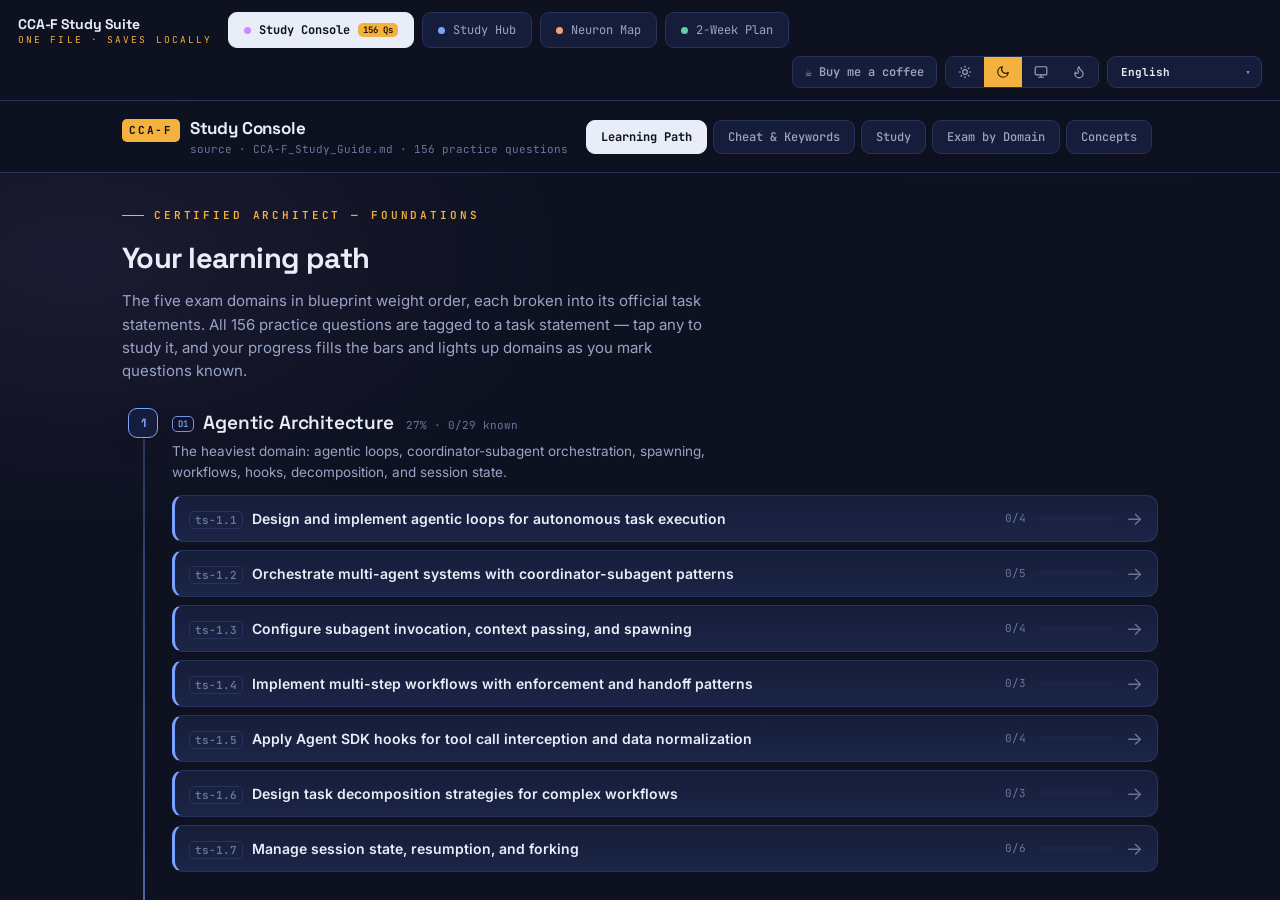
==== index.html @ 2bd207fe "feat: Wire in Arabic (العربية) as the 22nd supported language - Added #lang-select dropdown option a" ====
<!DOCTYPE html>
<html lang="en">
<head>
<meta charset="UTF-8">
<meta name="viewport" content="width=device-width, initial-scale=1.0">
<title>CCA-F Study Suite</title>
<script src="content.js"></script>
<script src="languages.config.js"></script>
<link rel="preconnect" href="https://fonts.googleapis.com">
<link rel="preconnect" href="https://fonts.gstatic.com" crossorigin>
<link href="https://fonts.googleapis.com/css2?family=Space+Grotesk:wght@400;500;600;700&family=Inter:wght@400;450;500;600&family=JetBrains+Mono:wght@400;500;600;700&display=swap" rel="stylesheet">
<link rel="stylesheet" href="style.css">
</head>
<body>

  <div id="shell-nav">
    <div class="brand">CCA-F Study Suite<small data-i18n-shell="brand_sub" data-en="ONE FILE · SAVES LOCALLY">ONE FILE · SAVES LOCALLY</small></div>
    <div class="shell-tabs-list">
      <div class="shell-tab on" data-pane="console"><span class="dot" style="background:#c98bff"></span><span data-i18n-shell="tab_console" data-en="Study Console">Study Console</span><span class="badge">156 Qs</span></div>
      <div class="shell-tab" data-pane="hub"><span class="dot" style="background:#7aa2ff"></span><span data-i18n-shell="tab_hub" data-en="Study Hub">Study Hub</span></div>
      <div class="shell-tab" data-pane="map"><span class="dot" style="background:#f7a072"></span><span data-i18n-shell="tab_map" data-en="Neuron Map">Neuron Map</span></div>
      <div class="shell-tab" data-pane="plan"><span class="dot" style="background:#5fd0a8"></span><span data-i18n-shell="tab_plan" data-en="2-Week Plan">2-Week Plan</span></div>
    </div>
    <button type="button" class="nav-toggle" id="shell-nav-toggle" aria-label="Show all tabs" aria-expanded="false">▾</button>
    <div id="nav-controls">
      <span id="navdonate-slot"></span>
      <div id="theme-toggle" class="pill-toggle">
        <button data-theme="light" onclick="window.__setTheme__('light')" title="Light" aria-label="Light theme">
          <svg viewBox="0 0 24 24" width="14" height="14" fill="none" stroke="currentColor" stroke-width="2" stroke-linecap="round" stroke-linejoin="round"><circle cx="12" cy="12" r="4"/><path d="M12 2v2M12 20v2M4.93 4.93l1.41 1.41M17.66 17.66l1.41 1.41M2 12h2M20 12h2M4.93 19.07l1.41-1.41M17.66 6.34l1.41-1.41"/></svg>
        </button>
        <button data-theme="dark" class="on" onclick="window.__setTheme__('dark')" title="Dark" aria-label="Dark theme">
          <svg viewBox="0 0 24 24" width="14" height="14" fill="none" stroke="currentColor" stroke-width="2" stroke-linecap="round" stroke-linejoin="round"><path d="M21 12.79A9 9 0 1 1 11.21 3 7 7 0 0 0 21 12.79z"/></svg>
        </button>
        <button data-theme="system" onclick="window.__setTheme__('system')" title="System" aria-label="System theme">
          <svg viewBox="0 0 24 24" width="14" height="14" fill="none" stroke="currentColor" stroke-width="2" stroke-linecap="round" stroke-linejoin="round"><rect x="2" y="3" width="20" height="14" rx="2"/><path d="M8 21h8M12 17v4"/></svg>
        </button>
        <button data-theme="sepia" onclick="window.__setTheme__('sepia')" title="Sepia" aria-label="Sepia theme">
          <svg viewBox="0 0 24 24" width="14" height="14" fill="none" stroke="currentColor" stroke-width="2" stroke-linecap="round" stroke-linejoin="round"><path d="M8.5 14.5A2.5 2.5 0 0 0 11 12c0-1.38-.5-2-1-3-1.072-2.143-.224-4.054 2-6 .5 2.5 2 4.9 4 6.5 2 1.6 3 3.5 3 5.5a7 7 0 1 1-14 0c0-1.153.433-2.294 1-3a2.5 2.5 0 0 0 2.5 2.5z"/></svg>
        </button>
      </div>
      <div class="select-wrap">
        <select id="lang-select" onchange="window.__setLang__(this.value)">
          <option value="en">English</option>
          <option value="nl">Nederlands</option>
          <option value="fr">Français</option>
          <option value="de">Deutsch</option>
          <option value="id">Bahasa Indonesia</option>
          <option value="it">Italiano</option>
          <option value="ms">Bahasa Melayu</option>
          <option value="pl">Polski</option>
          <option value="pt">Português</option>
          <option value="es">Español</option>
          <option value="sv">Svenska</option>
          <option value="vn">Tiếng Việt</option>
          <option value="zh">简体中文</option>
          <option value="tw">繁體中文</option>
          <option value="ja">日本語</option>
          <option value="ko">한국어</option>
          <option value="hi">हिन्दी</option>
          <option value="ru">Русский</option>
          <option value="uk">Українська</option>
          <option value="th">ไทย</option>
          <option value="el">Ελληνικά</option>
          <option value="ar">العربية</option>
        </select>
      </div>
    </div>
  </div>
<div id="shell-panes">

  <div class="shell-pane on" id="pane-console"><div id="tool-console">
<header class="top">
  <div class="top-in">
    <div class="brand">
      <span class="mk">CCA-F</span>
      <div>
        <h1>Study Console</h1>
        <div class="src">source · CCA-F_Study_Guide.md · 156 practice questions</div>
      </div>
    </div>
    <nav class="tabs" id="tabs">
      <div class="tabs-list">
        <button class="tab on" data-v="path">Learning Path</button>
        <button class="tab" data-v="cheat">Cheat &amp; Keywords</button>
        <button class="tab" data-v="study">Study</button>
        <button class="tab" data-v="quiz">Exam by Domain</button>
        <button class="tab" data-v="concepts">Concepts</button>
      </div>
      <button type="button" class="nav-toggle" id="console-tabs-toggle" aria-label="Show all tabs" aria-expanded="false">▾</button>
    </nav>
  </div>
</header>

<main class="wrap">
  <!-- PATH -->
  <section class="view on" id="v-path">
    <div class="eyebrow">Certified Architect — Foundations</div>
    <h2 class="vt">Your learning path</h2>
    <p class="lede">The five exam domains in blueprint weight order, each broken into its official task statements. All 156 practice questions are tagged to a task statement — tap any to study it, and your progress fills the bars and lights up domains as you mark questions known.</p>
    <div class="spine" id="spine"></div>
  </section>

  <!-- CHEAT -->
  <section class="view" id="v-cheat">
    <div class="eyebrow">The shortcuts</div>
    <h2 class="vt">Cheat sheet, tricks &amp; keyword tells</h2>
    <p class="lede">The exam is a pattern-matching game. First the six principles that decide most questions — then a decision table: spot the <b>trigger</b> in the stem, apply the <b>pattern</b>, dodge the <b>trap</b> answer.</p>
    <div class="core" id="core"></div>
    <div class="rgroup" style="background:var(--amber-soft);border:1px solid #4a3a1c;border-left:3px solid var(--amber);margin-bottom:26px">
      <h4 style="color:var(--amber);margin-bottom:8px">Answer conflict flagged</h4>
      <p style="margin:0;font-size:13px;color:var(--ink2);line-height:1.55">
        One question pair has a genuinely conflicting correct answer in the source
        (narrative summary vs. structured data extraction for resuming a crashed session); it's flagged
        with a <b style="color:var(--rose)">⚠ answer conflict</b> badge when you study it, so you can judge it yourself.
      </p>
    </div>
    <div class="eyebrow" style="margin-bottom:14px;display:block">IF trigger → THEN pattern</div>
    <div id="rules"></div>
  </section>

  <!-- STUDY -->
  <section class="view" id="v-study">
    <div class="study-grid">
      <aside class="rail" id="study-rail"><div class="rail-head"><h5>Domains</h5><button type="button" class="rail-toggle" id="rail-toggle" aria-label="Show all domains" aria-expanded="false"><span class="rail-chevron">&#9660;</span></button></div><div id="rail" class="rail-scroll"></div></aside>
      <div>
        <div class="qhead">
          <span class="modname" id="s-modname">—</span>
          <span class="pill" id="s-count">0</span>
          <button class="mini" id="s-filter">All</button>
        </div>
        <div class="s-search-wrap">
          <input type="text" id="s-search" class="s-search" placeholder="search all questions… id, keyword, or category" autocomplete="off">
          <button type="button" id="s-search-clear" class="s-search-clear" aria-label="Clear search" hidden>&#10005;</button>
        </div>
        <div id="s-list"></div>
      </div>
    </div>
  </section>

  <!-- QUIZ -->
  <section class="view" id="v-quiz">
    <div class="quiz-wrap" id="quiz-root"></div>
  </section>

  <section class="view" id="v-concepts">
    <div id="concepts-root"></div>
  </section>

  <div class="foot">Built from CCA-F_Study_Guide.md · progress saved on this device · not affiliated with Anthropic's official exam</div>
</main>
  </div></div>
  <div class="shell-pane" id="pane-hub"><div id="tool-hub">
<header>
  <div class="wrap">
    <div class="eyebrow">Anthropic Certification · Exam Code CCA-F</div>
    <h1>Study Hub for the<br><span class="thin">Claude Certified Architect —</span> Foundations</h1>
    <p class="lede">Your 156 practice questions, collected and decoded. Not a question dump — a
      map. Follow the path by exam weight, then drill the triggers that turn a wall of scenario
      text into a single obvious answer.</p>
    <div class="facts">
      <div class="fact"><b>60</b> questions</div>
      <div class="fact"><b>5</b> domains</div>
      <div class="fact">proctored · <b>closed-book</b></div>
      <div class="fact">Pearson VUE · <b>$125</b></div>
      <div class="fact">source: <b>156</b> practice Qs</div>
    </div>
  </div>
</header>

<nav class="jump">
  <div class="wrap jump-inner">
    <a href="#path">01 · Learning Path</a>
    <a href="#domains">02 · Domain Decks</a>
    <a href="#decoder">03 · Rapid Decoder</a>
    <a href="#plan">04 · Study Plan</a>
  </div>
</nav>

<!-- ============ LEARNING PATH ============ -->
<section id="path">
  <div class="wrap">
    <div class="sec-head"><span class="sec-num">01</span><h2>The Learning Path</h2></div>
    <p class="sec-sub">Study in weight order — the exam rewards depth where the marks are. Domain 1
      alone is more than a quarter of the test. Each stage below is a stop; the domain decks in
      section 02 are the detail.</p>

    <div class="path">
      <div class="stage">
        <div class="badge" style="color:var(--d1)">D1<small>27%</small></div>
        <div class="stage-body">
          <h3>Agentic Architecture &amp; Orchestration</h3>
          <div class="weightbar"><i style="width:100%;background:var(--d1)"></i></div>
          <p>The heaviest domain and the heart of both quizzes. Know when a task is an agent vs. a
            workflow, the four workflow patterns, and how a coordinator drives subagents.</p>
          <div class="chips"><span class="chip">agentic search</span><span class="chip">prompt chaining</span><span class="chip">routing</span><span class="chip">orchestrator-workers</span><span class="chip">parallel Task calls</span><span class="chip">state &amp; resume</span></div>
        </div>
      </div>

      <div class="stage">
        <div class="badge" style="color:var(--d3)">D3<small>20%</small></div>
        <div class="stage-body">
          <h3>Claude Code Configuration &amp; Workflows</h3>
          <div class="weightbar"><i style="width:74%;background:var(--d3)"></i></div>
          <p>The most "mechanical" domain — the one you can lock down fastest. Built-in tools,
            sessions, CLAUDE.md, plan vs. direct execution, and the CLI flags.</p>
          <div class="chips"><span class="chip">Grep vs Glob</span><span class="chip">Read/Edit/Write</span><span class="chip">--resume / --continue</span><span class="chip">fork_session</span><span class="chip">--max-turns</span><span class="chip">CLAUDE.md</span></div>
        </div>
      </div>

      <div class="stage">
        <div class="badge" style="color:var(--d2)">D4<small>20%</small></div>
        <div class="stage-body">
          <h3>Prompt Engineering &amp; Structured Output</h3>
          <div class="weightbar"><i style="width:74%;background:var(--d2)"></i></div>
          <p>Where behaviour lives (system prompt), how to shape JSON output, and the standard fixes
            for hallucinated, mis-formatted, or missing fields.</p>
          <div class="chips"><span class="chip">system prompt</span><span class="chip">few-shot</span><span class="chip">prefill</span><span class="chip">return null</span><span class="chip">enum + other</span><span class="chip">tool_choice</span></div>
        </div>
      </div>

      <div class="stage">
        <div class="badge" style="color:var(--d4)">D2<small>18%</small></div>
        <div class="stage-body">
          <h3>Tool Design &amp; MCP Integration</h3>
          <div class="weightbar"><i style="width:67%;background:var(--d4)"></i></div>
          <p>Designing tools the model actually picks, MCP servers &amp; resources, and the one error
            pattern the exam tests over and over.</p>
          <div class="chips"><span class="chip">isError</span><span class="chip">structured errors</span><span class="chip">tool descriptions</span><span class="chip">MCP resources</span><span class="chip">purpose-specific tools</span><span class="chip">id + search</span></div>
        </div>
      </div>

      <div class="stage">
        <div class="badge" style="color:var(--d5)">D5<small>15%</small></div>
        <div class="stage-body">
          <h3>Context Management &amp; Reliability</h3>
          <div class="weightbar"><i style="width:56%;background:var(--d5)"></i></div>
          <p>Smallest slice, but full of easy points: the stateless API, summarization strategies,
            the Batch API economics, and compliance-grade guardrails.</p>
          <div class="chips"><span class="chip">stateless API</span><span class="chip">progressive summary</span><span class="chip">Batch API 50%</span><span class="chip">deterministic hook</span><span class="chip">structured handoff</span><span class="chip">prune context</span></div>
        </div>
      </div>
    </div>
  </div>
</section>

<!-- ============ DOMAIN DECKS ============ -->
<section id="domains">
  <div class="wrap">
    <div class="sec-head"><span class="sec-num">02</span><h2>Domain Decks</h2></div>
    <p class="sec-sub">Each deck has three layers: <b style="color:var(--lock)">rules</b> (when you see X,
      answer Y), <b style="color:var(--text)">traps</b> (the tempting wrong options these questions
      plant), and <b style="color:var(--signal)">keywords</b> (stem phrases that give the answer away).
      Filter to focus one domain at a time.</p>

    <div class="filterbar">
      <div class="fbtn on" data-f="all">All</div>
      <div class="fbtn" data-f="d1">D1 · Architecture</div>
      <div class="fbtn" data-f="d3">D3 · Claude Code</div>
      <div class="fbtn" data-f="d4">D4 · Prompting</div>
      <div class="fbtn" data-f="d2">D2 · Tools &amp; MCP</div>
      <div class="fbtn" data-f="d5">D5 · Context</div>
    </div>

    <!-- D1 -->
    <div class="card domaincard" data-d="d1" style="--accent:var(--d1)">
      <div class="card-top"><span class="dtag">DOMAIN 1</span><h3>Agentic Architecture &amp; Orchestration</h3><span class="card-w">27% · heaviest</span></div>

      <div class="block-label">Decision rules</div>
      <div class="rule"><div class="see">Reviews miss cross-file bugs; static prompt can't see the other files</div><div class="arrow">→</div><div class="ans"><b>Agentic search</b> — give tools to read/search, let it retrieve context</div></div>
      <div class="rule"><div class="see">Open-ended task over a huge codebase, no priorities given</div><div class="arrow">→</div><div class="ans">Map with <b>Glob/Grep</b>, prioritize high-impact, revise as you go</div></div>
      <div class="rule"><div class="see">"Follows the <em>same</em> N-step workflow for <em>every</em> input"</div><div class="arrow">→</div><div class="ans"><b>Prompt chaining</b> (fixed sequence)</div></div>
      <div class="rule"><div class="see">Inputs fall into distinct <em>categories</em> needing different handling</div><div class="arrow">→</div><div class="ans"><b>Routing</b></div></div>
      <div class="rule"><div class="see">Needed subtasks <em>vary unpredictably</em> per input</div><div class="arrow">→</div><div class="ans"><b>Orchestrator-workers</b> (dynamic delegation)</div></div>
      <div class="rule"><div class="see">Two independent subagents run one-after-another; want concurrency</div><div class="arrow">→</div><div class="ans">Emit <b>both Task calls in a single assistant message</b></div></div>
      <div class="rule"><div class="see">Coordinator "reasons" about delegating but nothing runs, no errors</div><div class="arrow">→</div><div class="ans"><b>"Task" missing from allowedTools</b></div></div>
      <div class="rule"><div class="see">Cut latency but keep monitoring/debugging</div><div class="arrow">→</div><div class="ans">Coordinator spawns <b>parallel subagents, flat hierarchy</b></div></div>
      <div class="rule"><div class="see">Synthesis agent: "no research findings were provided"</div><div class="arrow">→</div><div class="ans">Coordinator <b>didn't inject prior outputs</b> into its prompt</div></div>
      <div class="rule"><div class="see">Crash mid-run; resume without repeating work</div><div class="arrow">→</div><div class="ans"><b>Structured export</b> to known location + coordinator loads manifest</div></div>
      <div class="rule"><div class="see">Subagent too rigid, reports "insufficient results"</div><div class="arrow">→</div><div class="ans">Delegate with <b>goals &amp; success criteria</b>, not procedural scripts</div></div>
      <div class="rule"><div class="see">Query complexity varies; distribution is evolving</div><div class="arrow">→</div><div class="ans">Coordinator <b>dynamically decides</b> which subagents (no static classifier)</div></div>
      <div class="rule"><div class="see">Simple summary, coordinator already holds the context</div><div class="arrow">→</div><div class="ans">Coordinator <b>answers directly</b>; don't spawn a subagent</div></div>
      <div class="rule"><div class="see">Citations lost when synthesis merges findings</div><div class="arrow">→</div><div class="ans"><b>Structured claim-source mappings</b> carried end-to-end</div></div>
      <div class="rule"><div class="see">Analysis finds gaps but pipeline already finished searching</div><div class="arrow">→</div><div class="ans"><b>Closed feedback loop</b>: report gaps → re-search → re-analyze until sufficient</div></div>
      <div class="rule"><div class="see">"2024: 35%" vs "2022: 18%" flagged as contradictory</div><div class="arrow">→</div><div class="ans">Require <b>dates in structured outputs</b></div></div>

      <div class="block-label">Traps to reject</div>
      <ul class="traps">
        <li><b>Chain-of-thought</b> can't fix a <b>missing-context</b> problem — the model can't reason about code it never sees.</li>
        <li><b>Recursive / nested agent hierarchies</b> and <b>external message queues</b> wreck observability — the exam always prefers a flat coordinator.</li>
        <li><b>Automatic context inheritance</b> between subagents does not exist — the coordinator must pass everything explicitly.</li>
        <li>Adding <b>emphatic prompt instructions</b> asking for parallelism doesn't create it; the structural mechanism does.</li>
      </ul>

      <div class="block-label">Keyword triggers</div>
      <div class="keywords">
        <span class="kw"><span>same workflow every input</span> = chaining</span>
        <span class="kw"><span>distinct categories</span> = routing</span>
        <span class="kw"><span>varies unpredictably</span> = orchestrator</span>
        <span class="kw"><span>concurrently / parallel</span> = one message, many Task calls</span>
        <span class="kw"><span>no errors, no execution</span> = allowedTools</span>
        <span class="kw"><span>monitor &amp; debug</span> = flat hierarchy</span>
      </div>
    </div>

    <!-- D3 -->
    <div class="card domaincard" data-d="d3" style="--accent:var(--d3)">
      <div class="card-top"><span class="dtag">DOMAIN 3</span><h3>Claude Code Configuration &amp; Workflows</h3><span class="card-w">20%</span></div>

      <div class="block-label">Decision rules</div>
      <div class="rule"><div class="see">Find every file whose <em>contents</em> contain a pattern/import</div><div class="arrow">→</div><div class="ans"><b>Grep</b> (ripgrep)</div></div>
      <div class="rule"><div class="see">Find files by <em>name or path</em> pattern</div><div class="arrow">→</div><div class="ans"><b>Glob</b></div></div>
      <div class="rule"><div class="see">Insert into a repetitive file; Edit can't find a unique match</div><div class="arrow">→</div><div class="ans"><b>Read → modify in memory → Write</b> the whole file</div></div>
      <div class="rule"><div class="see">Cap iterations <em>and</em> dollars per invocation, in Claude Code itself</div><div class="arrow">→</div><div class="ans"><b>--max-turns</b> and <b>--max-budget-usd</b></div></div>
      <div class="rule"><div class="see">Resume a <em>specific named</em> session from days ago</div><div class="arrow">→</div><div class="ans"><b>--resume &lt;name&gt;</b> (not --continue, which is "most recent")</div></div>
      <div class="rule"><div class="see">Explore two approaches independently from one baseline</div><div class="arrow">→</div><div class="ans"><b>fork_session</b> / --fork-session into branches</div></div>
      <div class="rule"><div class="see">Resume, but a few files changed overnight</div><div class="arrow">→</div><div class="ans">Resume &amp; <b>tell it which files changed</b> for targeted re-read</div></div>
      <div class="rule"><div class="see">Generated tests/output ignore team standards "in the first place"</div><div class="arrow">→</div><div class="ans">Document standards in <b>CLAUDE.md</b></div></div>
      <div class="rule"><div class="see">Production bug, stack trace points at a specific spot</div><div class="arrow">→</div><div class="ans"><b>Direct execution</b> — read trace, read code, fix</div></div>
      <div class="rule"><div class="see">Unknown root cause, don't know which components</div><div class="arrow">→</div><div class="ans"><b>Dynamic replanning</b> — adapt as evidence emerges</div></div>
      <div class="rule"><div class="see">Long session, answers go generic / it "forgets"</div><div class="arrow">→</div><div class="ans"><b>Scratchpad file</b>, or summarize + subagent with fresh context</div></div>
      <div class="rule"><div class="see">Find callers when wrappers <em>rename</em> the function</div><div class="arrow">→</div><div class="ans"><b>Read wrappers to list all aliases, then Grep each</b></div></div>
      <div class="rule"><div class="see">Investigation spans more than one context window</div><div class="arrow">→</div><div class="ans">Spawn <b>scoped subagents</b>; main agent keeps the overview</div></div>

      <div class="block-label">Traps to reject</div>
      <ul class="traps">
        <li><b>Plan mode</b> for an already-localized bug — it's over-exploration; direct execution wins when the trace points somewhere.</li>
        <li><b>Reading all N files</b> to "build complete understanding" — start from the base class / entry point and trace outward.</li>
        <li><b>--continue</b> when the exam says "specific" or "named" — that only grabs the last conversation.</li>
        <li><b>/clear then re-read</b> — throws away the understanding you already built.</li>
      </ul>

      <div class="block-label">Keyword triggers</div>
      <div class="keywords">
        <span class="kw"><span>file contents / import</span> = Grep</span>
        <span class="kw"><span>filename / path</span> = Glob</span>
        <span class="kw"><span>can't find unique text</span> = Read+Write</span>
        <span class="kw"><span>named session</span> = --resume</span>
        <span class="kw"><span>independent branches</span> = fork_session</span>
        <span class="kw"><span>stack trace</span> = direct execution</span>
      </div>
    </div>

    <!-- D4 -->
    <div class="card domaincard" data-d="d4" style="--accent:var(--d2)">
      <div class="card-top"><span class="dtag">DOMAIN 4</span><h3>Prompt Engineering &amp; Structured Output</h3><span class="card-w">20%</span></div>

      <div class="block-label">Decision rules</div>
      <div class="rule"><div class="see">Behaviour/tone must persist across <em>all</em> interactions</div><div class="arrow">→</div><div class="ans"><b>System prompt</b></div></div>
      <div class="rule"><div class="see">Inject a live external status update for the next reply</div><div class="arrow">→</div><div class="ans">Add it to the <b>system prompt</b> before the next call</div></div>
      <div class="rule"><div class="see">Repetitive openers ("Certainly!", "I'd be happy to…")</div><div class="arrow">→</div><div class="ans"><b>Prefill</b> a partial assistant message</div></div>
      <div class="rule"><div class="see">Inconsistent format ("cotton blend" vs "Cotton/Poly mix")</div><div class="arrow">→</div><div class="ans"><b>Few-shot examples</b> of the canonical format</div></div>
      <div class="rule"><div class="see">Model invents values for fields not stated in source</div><div class="arrow">→</div><div class="ans">Instruct it to <b>return null</b> when info isn't present</div></div>
      <div class="rule"><div class="see">Recall misses because info appears in varied layouts</div><div class="arrow">→</div><div class="ans"><b>Few-shot across the format distribution</b></div></div>
      <div class="rule"><div class="see">Enum keeps failing as new categories appear</div><div class="arrow">→</div><div class="ans">Add <b>"other" + a detail string field</b></div></div>
      <div class="rule"><div class="see">Invoice line items don't sum to the stated total</div><div class="arrow">→</div><div class="ans">Capture <b>calculated_total AND stated_total</b>, flag mismatches</div></div>
      <div class="rule"><div class="see">Semantic errors slip past JSON schema validation</div><div class="arrow">→</div><div class="ans"><b>Field-level confidence</b> + calibrated review thresholds</div></div>
      <div class="rule"><div class="see">Dependent tools; one must run first (needs the other's output)</div><div class="arrow">→</div><div class="ans"><b>tool_choice = that specific tool</b> on turn 1, then back to auto</div></div>
      <div class="rule"><div class="see">Ambiguous request; too many clarifying questions cause drop-off</div><div class="arrow">→</div><div class="ans"><b>State assumptions &amp; proceed</b>; save questions for irreversible actions</div></div>

      <div class="block-label">Traps to reject</div>
      <ul class="traps">
        <li><b>Making fields required</b> to stop nulls — that forces the model to <b>invent</b> values.</li>
        <li><b>Temperature = 0</b> to fix format/hallucination — determinism just makes the wrong answer consistent.</li>
        <li><b>Upgrading the model tier</b> as a first move — the exam wants you to fix the prompt/schema.</li>
        <li><b>tool_choice="any"</b> for ordering — forces <em>a</em> tool, not the <em>right</em> one; and "reorder the array" relies on undocumented behaviour.</li>
      </ul>

      <div class="block-label">Keyword triggers</div>
      <div class="keywords">
        <span class="kw"><span>persist across all</span> = system prompt</span>
        <span class="kw"><span>repetitive openers</span> = prefill</span>
        <span class="kw"><span>canonical format</span> = few-shot</span>
        <span class="kw"><span>not stated in source</span> = return null</span>
        <span class="kw"><span>new categories appear</span> = enum + other</span>
        <span class="kw"><span>must run first</span> = tool_choice specific</span>
      </div>
    </div>

    <!-- D2 -->
    <div class="card domaincard" data-d="d2" style="--accent:var(--d4)">
      <div class="card-top"><span class="dtag">DOMAIN 2</span><h3>Tool Design &amp; MCP Integration</h3><span class="card-w">18%</span></div>

      <div class="block-label">Decision rules</div>
      <div class="rule"><div class="see">Tool fails; how to signal the error to the agent</div><div class="arrow">→</div><div class="ans">Error text in <b>content</b> with <b>isError: true</b></div></div>
      <div class="rule"><div class="see">Agent retries permanent errors, escalates transient ones</div><div class="arrow">→</div><div class="ans"><b>Structured error metadata</b>: category, <b>retryable</b> bool, cause</div></div>
      <div class="rule"><div class="see">Agent ignores your MCP tool, uses Grep/Write/sed instead</div><div class="arrow">→</div><div class="ans"><b>Improve the tool description</b> (capabilities, outputs, when to use)</div></div>
      <div class="rule"><div class="see">Standard third-party service data (Jira tickets)</div><div class="arrow">→</div><div class="ans"><b>Integrate an existing MCP server</b></div></div>
      <div class="rule"><div class="see">Exploratory calls, no visibility into server content, context exhaustion</div><div class="arrow">→</div><div class="ans">Expose content as <b>MCP resources</b></div></div>
      <div class="rule"><div class="see">One generic free-text tool gives ambiguous output</div><div class="arrow">→</div><div class="ans"><b>Split into purpose-specific tools</b> with I/O contracts</div></div>
      <div class="rule"><div class="see">Semantically overlapping tools cause mis-selection</div><div class="arrow">→</div><div class="ans"><b>Consolidate/merge</b> with an action parameter</div></div>
      <div class="rule"><div class="see">Agent picks wrong tool among 18</div><div class="arrow">→</div><div class="ans">Give each agent a <b>small, role-relevant tool set</b> (4–5)</div></div>
      <div class="rule"><div class="see">Agent omits required params / mis-structures data</div><div class="arrow">→</div><div class="ans"><b>Clear parameter descriptions</b> with format hints</div></div>
      <div class="rule"><div class="see">Wrong entity picked (nicknames, rematches, formats)</div><div class="arrow">→</div><div class="ans">Replace params with an <b>id</b> + a separate <b>search/lookup tool</b></div></div>
      <div class="rule"><div class="see">Model proceeds on low-confidence / over-asks for review</div><div class="arrow">→</div><div class="ans">Return a <b>requires_review bool</b> from tested thresholds + reasons</div></div>
      <div class="rule"><div class="see">How does the agent reach tools across 3 MCP servers?</div><div class="arrow">→</div><div class="ans">All discovered <b>at connection</b>, available <b>simultaneously</b></div></div>

      <div class="block-label">Traps to reject</div>
      <ul class="traps">
        <li><b>Returning empty results</b> or <b>throwing exceptions</b> on tool failure — breaks the protocol; use isError + message.</li>
        <li><b>Removing the competing tool</b> or adding <b>prompt routing rules</b> to force MCP adoption — fix the description instead.</li>
        <li><b>Building a custom MCP server / curl in Bash</b> for standard service data — an existing server is the answer.</li>
        <li><b>An extra analyze_error tool</b> — put the metadata in the original response; don't add a round-trip.</li>
      </ul>

      <div class="block-label">Keyword triggers</div>
      <div class="keywords">
        <span class="kw"><span>Operation failed / uniform errors</span> = structured metadata</span>
        <span class="kw"><span>agent won't use the tool</span> = better description</span>
        <span class="kw"><span>Jira / standard service</span> = existing MCP server</span>
        <span class="kw"><span>no visibility / exploratory</span> = MCP resources</span>
        <span class="kw"><span>overlapping tools</span> = consolidate</span>
      </div>
    </div>

    <!-- D5 -->
    <div class="card domaincard" data-d="d5" style="--accent:var(--d5)">
      <div class="card-top"><span class="dtag">DOMAIN 5</span><h3>Context Management &amp; Reliability</h3><span class="card-w">15%</span></div>

      <div class="block-label">Decision rules</div>
      <div class="rule"><div class="see">Agent re-asks for info given earlier in the chat</div><div class="arrow">→</div><div class="ans">API is <b>stateless</b> — pass the <b>full messages array</b> each request</div></div>
      <div class="rule"><div class="see">Returning customer; old tool results now stale</div><div class="arrow">→</div><div class="ans"><b>New session + structured summary + fresh tool calls</b></div></div>
      <div class="rule"><div class="see">Multi-issue conversation nearing the context limit</div><div class="arrow">→</div><div class="ans"><b>Progressive summarization</b>: compress resolved, keep active verbatim</div></div>
      <div class="rule"><div class="see">Story/persistent facts must stay consistent over 40+ turns</div><div class="arrow">→</div><div class="ans"><b>"Story bible"</b> retained section; summarize only the ephemeral part</div></div>
      <div class="rule"><div class="see">Tool outputs (40+ fields) bloating the context</div><div class="arrow">→</div><div class="ans"><b>Prune to task-relevant fields</b> (not a vector DB, not prose)</div></div>
      <div class="rule"><div class="see">Non-blocking work, want the 50% discount</div><div class="arrow">→</div><div class="ans"><b>Batch API</b> — suitability = results useful up to <b>24h</b> later</div></div>
      <div class="rule"><div class="see">Batch window vs SLA math</div><div class="arrow">→</div><div class="ans"><b>max wait + 24h ≤ SLA</b>, leave a cushion</div></div>
      <div class="rule"><div class="see">3% of batch failed with context_length_exceeded</div><div class="arrow">→</div><div class="ans"><b>Chunk only the failures</b>, extract per chunk, merge</div></div>
      <div class="rule"><div class="see">Rule "cannot be left to model discretion" (e.g. $500 refund)</div><div class="arrow">→</div><div class="ans"><b>Deterministic hook</b> outside the model</div></div>
      <div class="rule"><div class="see">When should the agent escalate to a human?</div><div class="arrow">→</div><div class="ans">Natural-language criteria: <b>asks for human / policy exception / no progress</b></div></div>
      <div class="rule"><div class="see">Escalating mid-case to a human without your transcript</div><div class="arrow">→</div><div class="ans"><b>Structured handoff</b>: id, root cause, amount, recommended action</div></div>
      <div class="rule"><div class="see">Backend fails but you can still explain / verify</div><div class="arrow">→</div><div class="ans"><b>Graceful degradation</b>: give partial value, be honest, offer options</div></div>

      <div class="block-label">Traps to reject</div>
      <ul class="traps">
        <li><b>Emphatic prompts / few-shot</b> for a compliance rule — "cannot be left to model discretion" rules out any prompt-only fix.</li>
        <li><b>Sliding window</b> that silently drops the very issue the user later asks about.</li>
        <li><b>max_tokens</b> to fix context_length_exceeded — that's <b>output</b> length, not input.</li>
        <li><b>Reprocessing the whole batch</b> to fix a 3% failure — target only the failures.</li>
        <li><b>Dumping the full transcript</b> on escalation — the human wants a one-screen brief.</li>
      </ul>

      <div class="block-label">Keyword triggers</div>
      <div class="keywords">
        <span class="kw"><span>asks for name again</span> = stateless, pass history</span>
        <span class="kw"><span>50% discount / 24 hours</span> = Batch API</span>
        <span class="kw"><span>cannot be left to discretion</span> = hook</span>
        <span class="kw"><span>context_length_exceeded</span> = chunk failures</span>
        <span class="kw"><span>human won't see transcript</span> = structured handoff</span>
      </div>
    </div>
  </div>
</section>

<!-- ============ RAPID DECODER ============ -->
<section id="decoder">
  <div class="wrap">
    <div class="sec-head"><span class="sec-num">03</span><h2>Rapid Decoder</h2></div>
    <p class="sec-sub">The whole cheat sheet in one searchable table. Type a symptom, a keyword, or a
      domain code (d1–d5) and drill until the mapping is automatic. This is your last-hour review.</p>

    <div class="decoder-tools">
      <input id="search" type="text" placeholder="filter… try 'parallel', 'null', 'batch', 'grep', 'escalate'">
      <span class="count" id="count"></span>
    </div>

    <table class="decode">
      <thead><tr><th>When you see…</th><th>Lock in…</th></tr></thead>
      <tbody id="decodeBody"><!-- filled by JS --></tbody>
    </table>
    <div class="noresult hidden" id="noresult">No match — try a shorter word.</div>
  </div>
</section>

<!-- ============ STUDY PLAN ============ -->
<section id="plan">
  <div class="wrap">
    <div class="sec-head"><span class="sec-num">04</span><h2>How to Run Your Deep Dive</h2></div>
    <p class="sec-sub">You said you'll deep-dive next. Here's a sequence that spends your time where the
      marks are and turns recognition into recall.</p>
    <div class="plan">
      <div class="plan-item"><div class="n">STEP 01</div><h4>Skim by weight</h4><p>Read D1 and D3/D4 decks first. They're 67% of the exam. Don't open a single practice question yet — learn the <em>rules</em> cold.</p></div>
      <div class="plan-item"><div class="n">STEP 02</div><h4>Attach rules to questions</h4><p>Now work the 156 Qs. For each, name the trigger phrase <em>before</em> reading the options. If you can't, that rule needs another pass.</p></div>
      <div class="plan-item"><div class="n">STEP 03</div><h4>Mine the traps</h4><p>Every wrong answer you pick maps to a trap in these decks. Log which trap fooled you — patterns repeat far more than facts.</p></div>
      <div class="plan-item"><div class="n">STEP 04</div><h4>Decoder-only review</h4><p>Final day: section 03 alone. Filter by domain, cover the right column, recite the answer. When it's reflex, you're ready.</p></div>
    </div>
  </div>
</section>

<footer>
  <div class="wrap">
    Built from your two study guides — CCA Foundations Quiz 1 and the Interactive Quiz, 156 questions total, mapped to the official CCA-F blueprint: 5 domains → 30 task statements → 59 concepts.
    Rules and traps are distilled from the answer explanations in those files.
    <div class="src">Exam facts verified against Anthropic's certification program (Pearson VUE, 5-domain blueprint) · not affiliated with Anthropic · verify current exam details before you register.</div>
  </div>
</footer>
  </div></div>
  <div class="shell-pane" id="pane-map"><div id="tool-map">
<div class="wrap">
  <div class="eyebrow">CCA-F · Concept Network</div>
  <h1>The Neuron Map</h1>
  <p class="sub">Five domains, their core concepts, and the <b style="color:var(--signal)">synapses</b> —
    the ideas that fire across domain lines. The dashed arcs are where the exam reuses one principle in
    two places. That's exactly where mixed-domain questions come from.</p>
  <div class="hint">▸ <b>Tap or hover</b> any node to fire its connections. Tap the background to reset.</div>

  <div class="legend" id="legend"></div>

  <div class="stage">
    <svg id="map" viewBox="0 0 1700 1700" role="img" aria-label="CCA-F concept network map"></svg>
  </div>
  <div class="foot">Solid lines = domain structure · dashed arcs = cross-domain synapses · node size follows exam weight</div>
</div>
  </div></div>
  <div class="shell-pane" id="pane-plan"><div id="tool-plan">
<div class="wrap">
  <div class="eyebrow">CCA-F · 14-Day Sprint</div>
  <h1>Your 2-Week Study Path</h1>
  <p class="sub">Week 1 builds recognition — learn the rules cold, one domain at a time, weighted by
    the exam. Week 2 is pure drilling — mocks, trap repair, and recall until the answers are reflex.
    Tick tasks as you go; your progress saves automatically.</p>

  <div class="prog">
    <span class="lbl">Progress</span>
    <div class="bar"><i id="fill"></i></div>
    <span class="pct" id="pct">0%</span>
    <button class="reset" id="reset">reset</button>
  </div>
  <div id="storageStatus" class="storage-status"></div>
  <div id="fallbackBar" class="fallback-bar">
    <span id="fallbackMsg"></span>
    <span class="fallback-actions">
      <button class="fb-btn" id="fbDownload">Download save-file</button>
      <button class="fb-btn" id="fbLoad">Load save-file</button>
      <input type="file" id="fbInput" accept=".json,.txt" style="display:none">
    </span>
  </div>


  <!-- WEEK 1 -->
  <div class="weekhead"><h2>Week 1</h2><span class="tag">LEARN</span><span class="goal">Goal: name the trigger before reading the options</span></div>

  <div class="day" style="--accent:var(--muted)" data-day="1">
    <div class="day-top"><span class="daynum">1</span><span class="dtag" style="--accent:var(--muted)">ORIENT</span><h3>Map the territory</h3><span class="time">~1 hr · light</span></div>
    <ul class="tasks">
      <li data-t="1-1"><span class="box"><svg viewBox="0 0 24 24" fill="none" stroke="currentColor" stroke-width="3.4" stroke-linecap="round" stroke-linejoin="round"><polyline points="4 12 9 17 20 6"></polyline></svg></span><span class="txt">Read the <b>Study Hub</b> learning path end to end — get the 5 domains and their weights <span class="asset">study hub</span></span></li>
      <li data-t="1-2"><span class="box"><svg viewBox="0 0 24 24" fill="none" stroke="currentColor" stroke-width="3.4" stroke-linecap="round" stroke-linejoin="round"><polyline points="4 12 9 17 20 6"></polyline></svg></span><span class="txt">Explore the <b>Neuron Map</b>; tap every node once, trace the amber synapses <span class="asset">neuron map</span></span></li>
      <li data-t="1-3"><span class="box"><svg viewBox="0 0 24 24" fill="none" stroke="currentColor" stroke-width="3.4" stroke-linecap="round" stroke-linejoin="round"><polyline points="4 12 9 17 20 6"></polyline></svg></span><span class="txt">Skim both quiz guides once — <b>don't answer yet</b>, just feel the question style</span></li>
    </ul>
  </div>

  <div class="day" style="--accent:var(--d1)" data-day="2">
    <div class="day-top"><span class="daynum">2</span><span class="dtag" style="--accent:var(--d1)">D1 · 27%</span><h3>Agentic Architecture — part 1</h3><span class="time">~1.5 hrs</span></div>
    <ul class="tasks">
      <li data-t="2-1"><span class="box"><svg viewBox="0 0 24 24" fill="none" stroke="currentColor" stroke-width="3.4" stroke-linecap="round" stroke-linejoin="round"><polyline points="4 12 9 17 20 6"></polyline></svg></span><span class="txt">Study <b>workflow vs agent</b> + the <b>four workflow patterns</b> (chaining / routing / parallel / orchestrator)</span></li>
      <li data-t="2-2"><span class="box"><svg viewBox="0 0 24 24" fill="none" stroke="currentColor" stroke-width="3.4" stroke-linecap="round" stroke-linejoin="round"><polyline points="4 12 9 17 20 6"></polyline></svg></span><span class="txt">Nail the chaining-vs-orchestrator line: <b>fixed set of subtasks vs dynamic</b></span></li>
      <li data-t="2-3"><span class="box"><svg viewBox="0 0 24 24" fill="none" stroke="currentColor" stroke-width="3.4" stroke-linecap="round" stroke-linejoin="round"><polyline points="4 12 9 17 20 6"></polyline></svg></span><span class="txt">Answer the first half of the D1 questions; log every trigger phrase</span></li>
    </ul>
  </div>

  <div class="day" style="--accent:var(--d1)" data-day="3">
    <div class="day-top"><span class="daynum">3</span><span class="dtag" style="--accent:var(--d1)">D1 · 27%</span><h3>Agentic Architecture — part 2</h3><span class="time">~1.5 hrs</span></div>
    <ul class="tasks">
      <li data-t="3-1"><span class="box"><svg viewBox="0 0 24 24" fill="none" stroke="currentColor" stroke-width="3.4" stroke-linecap="round" stroke-linejoin="round"><polyline points="4 12 9 17 20 6"></polyline></svg></span><span class="txt">Master the <b>orchestrator–subagent</b> model: stateless calls, explicit context passing, flat hierarchy</span></li>
      <li data-t="3-2"><span class="box"><svg viewBox="0 0 24 24" fill="none" stroke="currentColor" stroke-width="3.4" stroke-linecap="round" stroke-linejoin="round"><polyline points="4 12 9 17 20 6"></polyline></svg></span><span class="txt">Memorize the mechanics: <b>Task = parallel</b>, missing Task tool = silent no-op, goals &gt; scripts</span></li>
      <li data-t="3-3"><span class="box"><svg viewBox="0 0 24 24" fill="none" stroke="currentColor" stroke-width="3.4" stroke-linecap="round" stroke-linejoin="round"><polyline points="4 12 9 17 20 6"></polyline></svg></span><span class="txt">Finish the D1 questions; note which <b>trap</b> caught any misses</span></li>
    </ul>
  </div>

  <div class="day" style="--accent:var(--d3)" data-day="4">
    <div class="day-top"><span class="daynum">4</span><span class="dtag" style="--accent:var(--d3)">D3 · 20%</span><h3>Claude Code Config &amp; Workflows</h3><span class="time">~1.5 hrs</span></div>
    <ul class="tasks">
      <li data-t="4-1"><span class="box"><svg viewBox="0 0 24 24" fill="none" stroke="currentColor" stroke-width="3.4" stroke-linecap="round" stroke-linejoin="round"><polyline points="4 12 9 17 20 6"></polyline></svg></span><span class="txt">Drill the tools: <b>Grep vs Glob</b>, Read/Edit/Write, and when Edit fails → Read+Write</span></li>
      <li data-t="4-2"><span class="box"><svg viewBox="0 0 24 24" fill="none" stroke="currentColor" stroke-width="3.4" stroke-linecap="round" stroke-linejoin="round"><polyline points="4 12 9 17 20 6"></polyline></svg></span><span class="txt">Sessions: <b>--resume vs --continue vs fork</b>; caps; CLAUDE.md; plan vs direct execution</span></li>
      <li data-t="4-3"><span class="box"><svg viewBox="0 0 24 24" fill="none" stroke="currentColor" stroke-width="3.4" stroke-linecap="round" stroke-linejoin="round"><polyline points="4 12 9 17 20 6"></polyline></svg></span><span class="txt">Answer all D3 questions <span class="asset">study hub · D3 deck</span></span></li>
    </ul>
  </div>

  <div class="day" style="--accent:var(--d4)" data-day="5">
    <div class="day-top"><span class="daynum">5</span><span class="dtag" style="--accent:var(--d4)">D4 · 20%</span><h3>Prompt Engineering &amp; Structured Output</h3><span class="time">~1.5 hrs</span></div>
    <ul class="tasks">
      <li data-t="5-1"><span class="box"><svg viewBox="0 0 24 24" fill="none" stroke="currentColor" stroke-width="3.4" stroke-linecap="round" stroke-linejoin="round"><polyline points="4 12 9 17 20 6"></polyline></svg></span><span class="txt">Where behaviour lives: <b>system prompt</b>; fixing output with <b>few-shot / prefill / return null</b></span></li>
      <li data-t="5-2"><span class="box"><svg viewBox="0 0 24 24" fill="none" stroke="currentColor" stroke-width="3.4" stroke-linecap="round" stroke-linejoin="round"><polyline points="4 12 9 17 20 6"></polyline></svg></span><span class="txt">Schema tricks: <b>enum + other</b>, calculated vs stated totals, field-level confidence, tool_choice</span></li>
      <li data-t="5-3"><span class="box"><svg viewBox="0 0 24 24" fill="none" stroke="currentColor" stroke-width="3.4" stroke-linecap="round" stroke-linejoin="round"><polyline points="4 12 9 17 20 6"></polyline></svg></span><span class="txt">Answer all D4 questions <span class="asset">study hub · D4 deck</span></span></li>
    </ul>
  </div>

  <div class="day" style="--accent:var(--d2)" data-day="6">
    <div class="day-top"><span class="daynum">6</span><span class="dtag" style="--accent:var(--d2)">D2 · 18%</span><h3>Tool Design &amp; MCP Integration</h3><span class="time">~1.5 hrs</span></div>
    <ul class="tasks">
      <li data-t="6-1"><span class="box"><svg viewBox="0 0 24 24" fill="none" stroke="currentColor" stroke-width="3.4" stroke-linecap="round" stroke-linejoin="round"><polyline points="4 12 9 17 20 6"></polyline></svg></span><span class="txt">The one they test most: <b>isError + structured error metadata</b> (retryable, cause)</span></li>
      <li data-t="6-2"><span class="box"><svg viewBox="0 0 24 24" fill="none" stroke="currentColor" stroke-width="3.4" stroke-linecap="round" stroke-linejoin="round"><polyline points="4 12 9 17 20 6"></polyline></svg></span><span class="txt"><b>Descriptions drive selection</b>; MCP resources; purpose-specific tools; id + search pattern</span></li>
      <li data-t="6-3"><span class="box"><svg viewBox="0 0 24 24" fill="none" stroke="currentColor" stroke-width="3.4" stroke-linecap="round" stroke-linejoin="round"><polyline points="4 12 9 17 20 6"></polyline></svg></span><span class="txt">Answer all D2 questions <span class="asset">study hub · D2 deck</span></span></li>
    </ul>
  </div>

  <div class="day" style="--accent:var(--d5)" data-day="7">
    <div class="day-top"><span class="daynum">7</span><span class="dtag" style="--accent:var(--d5)">D5 · 15%</span><h3>Context, Reliability + Week 1 review</h3><span class="time">~1.5 hrs</span></div>
    <ul class="tasks">
      <li data-t="7-1"><span class="box"><svg viewBox="0 0 24 24" fill="none" stroke="currentColor" stroke-width="3.4" stroke-linecap="round" stroke-linejoin="round"><polyline points="4 12 9 17 20 6"></polyline></svg></span><span class="txt">Stateless API, progressive summary, <b>Batch API (50% / 24h)</b>, deterministic hooks, handoffs</span></li>
      <li data-t="7-2"><span class="box"><svg viewBox="0 0 24 24" fill="none" stroke="currentColor" stroke-width="3.4" stroke-linecap="round" stroke-linejoin="round"><polyline points="4 12 9 17 20 6"></polyline></svg></span><span class="txt">Answer all D5 questions</span></li>
      <li data-t="7-3"><span class="box"><svg viewBox="0 0 24 24" fill="none" stroke="currentColor" stroke-width="3.4" stroke-linecap="round" stroke-linejoin="round"><polyline points="4 12 9 17 20 6"></polyline></svg></span><span class="txt"><b>Re-walk the neuron map synapses</b> — these become week 2's mixed questions <span class="asset">neuron map</span></span></li>
    </ul>
  </div>

  <!-- WEEK 2 -->
  <div class="weekhead"><h2>Week 2</h2><span class="tag">DRILL</span><span class="goal">Goal: turn recognition into reflex, kill the traps</span></div>

  <div class="day milestone" data-day="8">
    <div class="day-top"><span class="daynum">8</span><span class="dtag" style="--accent:var(--signal)">★ MOCK 1</span><h3>First full timed mock</h3><span class="time">~1.5 hrs</span></div>
    <ul class="tasks">
      <li data-t="8-1"><span class="box"><svg viewBox="0 0 24 24" fill="none" stroke="currentColor" stroke-width="3.4" stroke-linecap="round" stroke-linejoin="round"><polyline points="4 12 9 17 20 6"></polyline></svg></span><span class="txt">Sit a <b>weighted, timed mock</b> — no notes, exam conditions <span class="asset">ask me to run it</span></span></li>
      <li data-t="8-2"><span class="box"><svg viewBox="0 0 24 24" fill="none" stroke="currentColor" stroke-width="3.4" stroke-linecap="round" stroke-linejoin="round"><polyline points="4 12 9 17 20 6"></polyline></svg></span><span class="txt">Score it; write down your <b>two weakest domains</b> and the trap types that hit</span></li>
    </ul>
  </div>

  <div class="day" style="--accent:var(--d1)" data-day="9">
    <div class="day-top"><span class="daynum">9</span><span class="dtag" style="--accent:var(--d1)">REPAIR</span><h3>Fix weak domain #1</h3><span class="time">~1.5 hrs</span></div>
    <ul class="tasks">
      <li data-t="9-1"><span class="box"><svg viewBox="0 0 24 24" fill="none" stroke="currentColor" stroke-width="3.4" stroke-linecap="round" stroke-linejoin="round"><polyline points="4 12 9 17 20 6"></polyline></svg></span><span class="txt">Re-study your weakest domain's deck; re-read the <b>traps</b> section slowly</span></li>
      <li data-t="9-2"><span class="box"><svg viewBox="0 0 24 24" fill="none" stroke="currentColor" stroke-width="3.4" stroke-linecap="round" stroke-linejoin="round"><polyline points="4 12 9 17 20 6"></polyline></svg></span><span class="txt">Ask me for a <b>focused set</b> of fresh scenarios on that domain only</span></li>
    </ul>
  </div>

  <div class="day" style="--accent:var(--d4)" data-day="10">
    <div class="day-top"><span class="daynum">10</span><span class="dtag" style="--accent:var(--d4)">REPAIR</span><h3>Fix weak domain #2 + trap clinic</h3><span class="time">~1.5 hrs</span></div>
    <ul class="tasks">
      <li data-t="10-1"><span class="box"><svg viewBox="0 0 24 24" fill="none" stroke="currentColor" stroke-width="3.4" stroke-linecap="round" stroke-linejoin="round"><polyline points="4 12 9 17 20 6"></polyline></svg></span><span class="txt">Same treatment for your <b>second weakest</b> domain</span></li>
      <li data-t="10-2"><span class="box"><svg viewBox="0 0 24 24" fill="none" stroke="currentColor" stroke-width="3.4" stroke-linecap="round" stroke-linejoin="round"><polyline points="4 12 9 17 20 6"></polyline></svg></span><span class="txt"><b>Trap clinic</b>: revisit every wrong answer so far, name the trap that fooled you</span></li>
    </ul>
  </div>

  <div class="day" style="--accent:var(--signal)" data-day="11">
    <div class="day-top"><span class="daynum">11</span><span class="dtag" style="--accent:var(--signal)">SYNAPSES</span><h3>Cross-domain mixed drill</h3><span class="time">~1 hr</span></div>
    <ul class="tasks">
      <li data-t="11-1"><span class="box"><svg viewBox="0 0 24 24" fill="none" stroke="currentColor" stroke-width="3.4" stroke-linecap="round" stroke-linejoin="round"><polyline points="4 12 9 17 20 6"></polyline></svg></span><span class="txt">Work the <b>mixed / scenario</b> questions that blend two domains <span class="asset">neuron map arcs</span></span></li>
      <li data-t="11-2"><span class="box"><svg viewBox="0 0 24 24" fill="none" stroke="currentColor" stroke-width="3.4" stroke-linecap="round" stroke-linejoin="round"><polyline points="4 12 9 17 20 6"></polyline></svg></span><span class="txt">For each, name <b>both</b> domains in play before answering</span></li>
    </ul>
  </div>

  <div class="day milestone" data-day="12">
    <div class="day-top"><span class="daynum">12</span><span class="dtag" style="--accent:var(--signal)">★ MOCK 2</span><h3>Second timed mock</h3><span class="time">~1.5 hrs</span></div>
    <ul class="tasks">
      <li data-t="12-1"><span class="box"><svg viewBox="0 0 24 24" fill="none" stroke="currentColor" stroke-width="3.4" stroke-linecap="round" stroke-linejoin="round"><polyline points="4 12 9 17 20 6"></polyline></svg></span><span class="txt">Sit a fresh weighted mock; <b>compare score to Mock 1</b></span></li>
      <li data-t="12-2"><span class="box"><svg viewBox="0 0 24 24" fill="none" stroke="currentColor" stroke-width="3.4" stroke-linecap="round" stroke-linejoin="round"><polyline points="4 12 9 17 20 6"></polyline></svg></span><span class="txt">Any domain still below target → one last targeted pass</span></li>
    </ul>
  </div>

  <div class="day" style="--accent:var(--d3)" data-day="13">
    <div class="day-top"><span class="daynum">13</span><span class="dtag" style="--accent:var(--d3)">RECALL</span><h3>Rapid decoder review</h3><span class="time">~1 hr · light</span></div>
    <ul class="tasks">
      <li data-t="13-1"><span class="box"><svg viewBox="0 0 24 24" fill="none" stroke="currentColor" stroke-width="3.4" stroke-linecap="round" stroke-linejoin="round"><polyline points="4 12 9 17 20 6"></polyline></svg></span><span class="txt">Cover the right column of the <b>Rapid Decoder</b>; recite each answer from the trigger <span class="asset">study hub · §03</span></span></li>
      <li data-t="13-2"><span class="box"><svg viewBox="0 0 24 24" fill="none" stroke="currentColor" stroke-width="3.4" stroke-linecap="round" stroke-linejoin="round"><polyline points="4 12 9 17 20 6"></polyline></svg></span><span class="txt">Flashcard only the rules that still don't come instantly</span></li>
    </ul>
  </div>

  <div class="day milestone" data-day="14">
    <div class="day-top"><span class="daynum">14</span><span class="dtag" style="--accent:var(--signal)">EXAM-READY</span><h3>Light review + logistics</h3><span class="time">~40 min</span></div>
    <ul class="tasks">
      <li data-t="14-1"><span class="box"><svg viewBox="0 0 24 24" fill="none" stroke="currentColor" stroke-width="3.4" stroke-linecap="round" stroke-linejoin="round"><polyline points="4 12 9 17 20 6"></polyline></svg></span><span class="txt">Skim the neuron map + decoder only — <b>no new material</b></span></li>
      <li data-t="14-2"><span class="box"><svg viewBox="0 0 24 24" fill="none" stroke="currentColor" stroke-width="3.4" stroke-linecap="round" stroke-linejoin="round"><polyline points="4 12 9 17 20 6"></polyline></svg></span><span class="txt">Confirm exam logistics: Pearson VUE booking, ID, quiet space, system check</span></li>
      <li data-t="14-3"><span class="box"><svg viewBox="0 0 24 24" fill="none" stroke="currentColor" stroke-width="3.4" stroke-linecap="round" stroke-linejoin="round"><polyline points="4 12 9 17 20 6"></polyline></svg></span><span class="txt">Stop early. Rest. You've earned the confidence.</span></li>
    </ul>
  </div>

  <div class="note">Assumes ~1–2 hrs/day with the exam at the end of week 2. Heavier days (mocks) sit on days you likely have more time — shuffle them to fit your week. Progress saves automatically to this browser on this device — no buttons, no codes. Keep this exact HTML file in one place and reopen it from there each time.</div>
</div>
  </div></div>
</div>

<script>
(function(){
  var tabs=document.querySelectorAll('.shell-tab');
  var panes=document.querySelectorAll('.shell-pane');
  var nav=document.getElementById('shell-nav');
  var toggle=document.getElementById('shell-nav-toggle');
  tabs.forEach(function(t){
    t.addEventListener('click',function(){
      var collapsed=toggle && getComputedStyle(toggle).display!=='none' && !nav.classList.contains('nav-expanded');
      if(collapsed){
        nav.classList.add('nav-expanded');
        toggle.setAttribute('aria-expanded','true');
        return;
      }
      tabs.forEach(function(x){x.classList.remove('on');});
      panes.forEach(function(p){p.classList.remove('on');});
      t.classList.add('on');
      var activePane = document.getElementById('pane-'+t.dataset.pane);
      activePane.classList.add('on');
      activePane.scrollTop = 0;
      window.scrollTo(0,0);
      nav.classList.remove('nav-expanded');
      if(toggle)toggle.setAttribute('aria-expanded','false');
    });
  });
  if(toggle){
    toggle.addEventListener('click',function(){
      var expanded=nav.classList.toggle('nav-expanded');
      toggle.setAttribute('aria-expanded',expanded?'true':'false');
    });
  }
})();
</script>

<script>
(function(){
"use strict";
function showLoadError(missing){
  try{
    var el=document.createElement('div');
    el.setAttribute('role','alert');
    // Inline styles on purpose: style.css may be the file that failed to load.
    el.style.cssText='position:fixed;top:0;left:0;right:0;z-index:99999;padding:14px 18px;'+
      'background:#7f1d1d;color:#fff;font:14px/1.5 system-ui,-apple-system,sans-serif;text-align:center';
    el.textContent=missing
      ? "This page couldn't load content.js. Keep index.html, style.css and content.js together in the same folder."
      : "The page failed to start. Check the browser console for details.";
    (document.body||document.documentElement).appendChild(el);
  }catch(e){}
}
try{
if(typeof QDATA==='undefined') throw new Error('content.js failed to load');

const MIXED_COLOR="#9aa4c6"; // "Mixed / Applied" is a cross-domain study filter, not a 6th domain
function domainBadge(code){
  const info=DOMAIN_INFO[code]; if(!info) return '';
  return `<span class="domchip" style="color:${info.color};border-color:${info.color}">${code}</span>`;
}


/* ---------- persistence: localStorage (works when this file is opened directly in a browser) ---------- */
const KEY='ccaf_progress_v1';
let STATE={};
const mem={};
async function loadState(){
  try{
    const raw=localStorage.getItem(KEY);
    STATE=raw?JSON.parse(raw):{};
  }catch(e){ STATE=mem[KEY]?JSON.parse(mem[KEY]):{}; }
}
async function saveState(){
  const s=JSON.stringify(STATE); mem[KEY]=s;
  try{ localStorage.setItem(KEY,s); }catch(e){ /* private-browsing or storage disabled: falls back to in-memory only for this tab */ }
}
const mark=(id,v)=>{ if(STATE[id]===v)delete STATE[id]; else STATE[id]=v; saveState(); };

/* ---------- taxonomy indexes ---------- */
const DOMAIN_ORDER=['D1','D2','D3','D4','D5'];
const TS_BY_ID={}; TASK_STATEMENTS.forEach(t=>{ TS_BY_ID[t.id]=t; });
const TS_BY_DOMAIN={}; TASK_STATEMENTS.forEach(t=>{ (TS_BY_DOMAIN[t.domain]=TS_BY_DOMAIN[t.domain]||[]).push(t); });
const Q_BY_TS={}; QDATA.forEach(q=>{ (Q_BY_TS[q.ts]=Q_BY_TS[q.ts]||[]).push(q); });
const CONCEPTS_BY_TS={}; CONCEPTS.forEach(c=>{ (CONCEPTS_BY_TS[c.ts]=CONCEPTS_BY_TS[c.ts]||[]).push(c); });
const MIXED_KEY='__mixed__';
const MIXED_Q=QDATA.filter(q=>q.c==='Mixed / Applied Scenarios'); // cross-cutting, exam-style
const tsKnown=id=>(Q_BY_TS[id]||[]).filter(q=>STATE[q.id]==='known').length;
const tsTitle=id=>{ const t=TS_BY_ID[id]; return t?t.title:id; };

/* ---------- tabs ---------- */
const views={path:'v-path',cheat:'v-cheat',study:'v-study',quiz:'v-quiz',concepts:'v-concepts'};
document.getElementById('tabs').addEventListener('click',e=>{
  const toggleBtn=e.target.closest('#console-tabs-toggle');
  if(toggleBtn){
    const expanded=document.getElementById('tabs').classList.toggle('nav-expanded');
    toggleBtn.setAttribute('aria-expanded',expanded?'true':'false');
    return;
  }
  const b=e.target.closest('.tab'); if(!b)return;
  const tabsNav=document.getElementById('tabs');
  const innerToggle0=document.getElementById('console-tabs-toggle');
  const collapsed=innerToggle0 && getComputedStyle(innerToggle0).display!=='none' && !tabsNav.classList.contains('nav-expanded');
  if(collapsed){
    tabsNav.classList.add('nav-expanded');
    innerToggle0.setAttribute('aria-expanded','true');
    return;
  }
  document.querySelectorAll('.tab').forEach(t=>t.classList.toggle('on',t===b));
  Object.values(views).forEach(id=>document.getElementById(id).classList.remove('on'));
  document.getElementById(views[b.dataset.v]).classList.add('on');
  document.getElementById('tabs').classList.remove('nav-expanded');
  const innerToggle=document.getElementById('console-tabs-toggle');
  if(innerToggle)innerToggle.setAttribute('aria-expanded','false');
  if(b.dataset.v==='path')renderPath();
  if(b.dataset.v==='concepts')renderConcepts();
});

/* ---------- learning path (domains → task statements, blueprint weight order) ---------- */
function renderPath(){
  const sp=document.getElementById('spine'); sp.innerHTML='';
  DOMAIN_ORDER.forEach((code,i)=>{
    const info=DOMAIN_INFO[code];
    const tsList=TS_BY_DOMAIN[code]||[];
    const total=tsList.reduce((a,t)=>a+((Q_BY_TS[t.id]||[]).length),0);
    const known=tsList.reduce((a,t)=>a+tsKnown(t.id),0);
    const done=total>0&&known===total;
    const el=document.createElement('div'); el.className='phase'+(done?' done':'');
    el.innerHTML=`<div class="node" style="border-color:${info.color}">${done?'✓':i+1}</div>
      <div class="ph-head"><h3>${domainBadge(code)} ${info.label}</h3><span class="ph-prog">${info.weight} · ${known}/${total} <span>known</span></span></div>
      <div class="ph-desc">${DOMAIN_DESC[code]||''}</div>
      <div class="mods"></div>`;
    const box=el.querySelector('.mods');
    tsList.forEach(t=>{
      const list=Q_BY_TS[t.id]||[]; const k=tsKnown(t.id); const pct=list.length?Math.round(k/list.length*100):0;
      const b=document.createElement('button'); b.className='mod';
      b.innerHTML=`<span class="nm"><span class="tscode">${t.id}</span> ${t.title}</span>
        <span class="ct">${k}/${list.length}</span>
        <span class="bar"><i style="width:${pct}%"></i></span>
        <span class="go">→</span>`;
      b.onclick=()=>openTs(t.id);
      box.appendChild(b);
    });
    sp.appendChild(el);
  });
}

/* ---------- cheat sheet ---------- */
function renderCheat(){
  document.getElementById('core').innerHTML=CORE.map(([t,d])=>
    `<div class="c"><b>${t}</b><p>${d}</p></div>`).join('');
  document.getElementById('rules').innerHTML=RULES.map(([grp,rows])=>
    `<div class="rgroup"><h4>${grp}</h4>${rows.map(([iff,then,trap])=>
      `<div>
         <div class="rule">
           <div class="rif"><span class="k">IF THE STEM SAYS</span><span class="t">${iff}</span></div>
           <div class="rarrow">→</div>
           <div class="rthen"><span class="k">REACH FOR</span><span class="t">${then}</span></div>
         </div>
         ${trap&&trap!=='—'?`<div class="rtrap"><b>TRAP</b><span>${trap}</span></div>`:''}
       </div>`).join('')}</div>`).join('');
}

/* ---------- study ---------- */
let curTs=null, studyFilter='all', searchQuery='';  // curTs = a task-statement id, or MIXED_KEY
curTs = (TS_BY_DOMAIN['D1'] && TS_BY_DOMAIN['D1'][0] && TS_BY_DOMAIN['D1'][0].id) || TASK_STATEMENTS[0].id;
const searchCache=new Map();
function searchBlob(q){
  if(searchCache.has(q.id))return searchCache.get(q.id);
  const blob=[q.id,q.ts,q.c,q.q,...Object.values(q.o)].join(' ').toLowerCase();
  searchCache.set(q.id,blob);
  return blob;
}
function searchResults(query){ return QDATA.filter(q=>searchBlob(q).includes(query)); }
function clearSearch(){
  searchQuery='';
  const si=document.getElementById('s-search'); if(si)si.value='';
  const sc=document.getElementById('s-search-clear'); if(sc)sc.hidden=true;
}
function curList(){ return searchQuery ? searchResults(searchQuery) : (curTs===MIXED_KEY ? MIXED_Q : (Q_BY_TS[curTs]||[])); }
function curName(){ return searchQuery ? 'Search results' : (curTs===MIXED_KEY ? 'Mixed / Applied' : tsTitle(curTs)); }
const openRailDomains=new Set();
function curDomainCode(){
  if(curTs===MIXED_KEY)return 'MIX';
  const t=TS_BY_ID[curTs]; return t?t.domain:null;
}
function collapseRailMobile(){
  const rail=document.getElementById('study-rail'); if(!rail)return;
  rail.classList.remove('rail-expanded');
  const t=document.getElementById('rail-toggle'); if(t)t.setAttribute('aria-expanded','false');
}
function renderRail(){
  const r=document.getElementById('rail'); r.innerHTML='';
  const curDom=curDomainCode();
  if(curDom)openRailDomains.add(curDom);
  const addGroup=(code,label,tsOrMixed)=>{
    const isOpen=openRailDomains.has(code);
    const isCurrent=code===curDom;
    const h=document.createElement('div'); h.className='rail-group'+(isOpen?' open':'')+(isCurrent?' current-domain':'');
    h.innerHTML=`<span>${label}</span><span class="rail-chevron">▾</span>`;
    h.onclick=()=>{ if(openRailDomains.has(code))openRailDomains.delete(code); else openRailDomains.add(code); renderRail(); };
    r.appendChild(h);
    const body=document.createElement('div'); body.className='rail-domain-body'+(isOpen?' open':'')+(isCurrent?' current-domain':'');
    tsOrMixed(body);
    r.appendChild(body);
  };
  DOMAIN_ORDER.forEach(code=>{
    const info=DOMAIN_INFO[code];
    const tsList=TS_BY_DOMAIN[code]||[];
    if(!tsList.length) return;
    addGroup(code, `${domainBadge(code)} ${info.label}`, body=>{
      tsList.forEach(t=>{
        const list=Q_BY_TS[t.id]||[];
        const b=document.createElement('button'); if(t.id===curTs)b.classList.add('on');
        b.innerHTML=`<span>${t.title}</span><span class="n">${tsKnown(t.id)}/${list.length}</span>`;
        b.onclick=(e)=>{e.stopPropagation();clearSearch();curTs=t.id;renderStudy();renderRail();collapseRailMobile();};
        body.appendChild(b);
      });
    });
  });
  addGroup('MIX', 'Cross-cutting', body=>{
    const mb=document.createElement('button'); if(curTs===MIXED_KEY)mb.classList.add('on');
    mb.innerHTML=`<span>Mixed / Applied</span><span class="n">${MIXED_Q.filter(q=>STATE[q.id]==='known').length}/${MIXED_Q.length}</span>`;
    mb.onclick=(e)=>{e.stopPropagation();clearSearch();curTs=MIXED_KEY;renderStudy();renderRail();collapseRailMobile();};
    body.appendChild(mb);
  });
}
function openTs(id){
  clearSearch();
  curTs=id;
  document.querySelectorAll('.tab').forEach(t=>t.classList.toggle('on',t.dataset.v==='study'));
  Object.values(views).forEach(v=>document.getElementById(v).classList.remove('on'));
  document.getElementById('v-study').classList.add('on');
  renderRail(); renderStudy();
  window.scrollTo({top:0,behavior:'smooth'});
}
document.getElementById('s-filter').onclick=function(){
  studyFilter=studyFilter==='all'?'review':studyFilter==='review'?'unseen':'all';
  this.textContent=studyFilter==='all'?'All':studyFilter==='review'?'To review':'Not yet known';
  renderStudy();
};
document.getElementById('s-search').addEventListener('input',function(e){
  searchQuery=e.target.value.trim().toLowerCase();
  document.getElementById('s-search-clear').hidden=!searchQuery;
  renderStudy();
});
document.getElementById('s-search-clear').onclick=function(){
  clearSearch();
  renderStudy();
};
function renderStudy(){
  document.getElementById('s-modname').textContent=curName();
  let list=curList();
  if(studyFilter==='review')list=list.filter(q=>STATE[q.id]==='review');
  if(studyFilter==='unseen')list=list.filter(q=>STATE[q.id]!=='known');
  document.getElementById('s-count').textContent=list.length+' Qs';
  const c=document.getElementById('s-list'); c.innerHTML='';
  if(!list.length){
    c.innerHTML=searchQuery
      ? '<div class="card" style="color:var(--ink3)">No questions match this search \u2014 try a different keyword or id.</div>'
      : '<div class="card" style="color:var(--ink3)">Nothing here with this filter. Switch the filter, or you\u2019ve cleared this module \u2014 nice.</div>';
    return;
  }
  list.forEach(q=>c.appendChild(studyCard(q)));
}
const kwCache=new Map();
function keywordsFor(q){
  if(kwCache.has(q.id))return kwCache.get(q.id);
  const text=[q.q,...Object.values(q.o),q.w||''].join(' ');
  const found=[];
  KEYWORDS.forEach(k=>{ if(k.r.test(text)) found.push(k.l); });
  kwCache.set(q.id,found);
  return found;
}
function kwChips(q){
  const tags=keywordsFor(q);
  if(!tags.length)return '';
  return `<div class="kwrow">${tags.map(t=>`<span class="kwchip">${t}</span>`).join('')}</div>`;
}
function studyCard(q){
  const el=document.createElement('div'); el.className='card';
  const st=STATE[q.id];
  const conflictBadge = q.conflict ? `<span class="pill" style="background:var(--rose-soft);color:var(--rose);font-weight:700">⚠ answer conflict</span>` : '';
  el.innerHTML=`<div style="margin-bottom:8px"><span class="tscode">${q.id}</span></div>
    <div class="qtext">${esc(q.q)} ${conflictBadge}</div>
    ${kwChips(q)}
    <div class="opts"></div>
    <div class="qactions">
      <button class="mini reveal" data-a="reveal">Show answer</button>
      <button class="mini ${st==='known'?'act known':''}" data-a="known">Known</button>
      <button class="mini ${st==='review'?'act review':''}" data-a="review">Review later</button>
    </div>`;
  const ob=el.querySelector('.opts');
  ['A','B','C','D'].forEach(L=>{ if(!q.o[L])return;
    const o=document.createElement('div'); o.className='opt'; o.dataset.l=L;
    o.innerHTML=`<span class="lt">${L}</span><span>${esc(q.o[L])}</span>`;
    ob.appendChild(o);
  });
  const reveal=()=>{
    el.querySelectorAll('.opt').forEach(o=>{
      if(o.dataset.l===q.a)o.classList.add('correct');
    });
    if(q.w && !el.querySelector('.why')){
      const w=document.createElement('div'); w.className='why';
      w.innerHTML=`<b>Why</b><br>${esc(q.w)}`;
      el.querySelector('.qactions').before(w);
    } else if(!q.w && !el.querySelector('.why')){
      const w=document.createElement('div'); w.className='why';
      w.innerHTML=`<b>Answer</b><br>Correct choice: <b style="font-family:var(--mono)">${q.a}</b>. (No written explanation in the source for this one.)`;
      el.querySelector('.qactions').before(w);
    }
  };
  el.querySelector('.qactions').addEventListener('click',e=>{
    const b=e.target.closest('.mini'); if(!b)return;
    const a=b.dataset.a;
    if(a==='reveal'){reveal();b.style.display='none';return;}
    mark(q.id,a);
    renderRail();
    b.classList.toggle('act');
    b.classList.toggle(a);
    // clear sibling active
    const other=a==='known'?'review':'known';
    const ob2=el.querySelector(`.mini[data-a="${other}"]`);
    if(ob2){ob2.classList.remove('act',other);}
  });
  return el;
}

/* ---------- concept library ---------- */
function renderConcepts(){
  const root=document.getElementById('concepts-root');
  let html='<div class="eyebrow">Concept library</div>'
    +'<h2 class="vt">59 concepts across the 5 domains</h2>'
    +'<p class="lede">Every testable concept from the official blueprint, grouped by domain and task statement. Each shows its core insight and a difficulty level.</p>';
  DOMAIN_ORDER.forEach(code=>{
    const info=DOMAIN_INFO[code];
    const tsList=TS_BY_DOMAIN[code]||[];
    const nConc=tsList.reduce((a,t)=>a+((CONCEPTS_BY_TS[t.id]||[]).length),0);
    html+=`<section class="conc-domain"><div class="conc-dhead" style="border-color:${info.color}">`
      +`<span class="qdcode" style="color:${info.color};border-color:${info.color}">${code}</span>`
      +`<span class="qdlabel">${info.label}</span><span class="qdweight">${info.weight} \u00b7 ${nConc} concepts</span></div>`;
    tsList.forEach(t=>{
      const cs=CONCEPTS_BY_TS[t.id]||[];
      if(!cs.length) return;
      html+=`<div class="conc-ts"><div class="conc-tshead"><span class="tscode">${t.id}</span> ${esc(t.title)}</div>`;
      cs.forEach(c=>{
        html+=`<div class="conc-card"><div class="conc-top"><span class="conc-title">${esc(c.title)}</span>`
          +`<span class="lvl lvl-${c.level.toLowerCase()}">${c.level}</span></div>`
          +`<div class="conc-insight">${esc(c.insight)}</div></div>`;
      });
      html+='</div>';
    });
    html+='</section>';
  });
  root.innerHTML=html;
}

/* ---------- exam by domain ---------- */
let quiz=null;
function quizSetup(){
  const cats=TASK_STATEMENTS.map(t=>t.id).concat([MIXED_KEY]);
  const root=document.getElementById('quiz-root');
  const sel=new Set();
  root.innerHTML=`<div class="eyebrow">Exam mode</div>
    <h2 class="vt">Build an exam by domain</h2>
    <p class="lede">Pick one domain for a focused drill, or several to simulate the real mix. Questions are shuffled, scored at the end, with the explanation shown on every miss.</p>
    <div class="setup">
      <h3>Exam Domains</h3>
      <div class="row" style="margin-bottom:10px">
        <button class="mini" id="qall">Select all</button>
        <button class="mini" id="qnone">Clear</button>
      </div>
      <h3 style="margin-top:16px">Length</h3>
      <div class="chips" id="qlen"></div>
      <div class="row" style="margin-top:16px"><button class="btn" id="qstart">Start exam</button>
      <span class="ph-prog" id="qavail">0 questions available</span></div>
      <div id="qgroups" style="margin-top:16px"></div>
    </div>`;
  const gc=root.querySelector('#qgroups');
  const allChipBtns=[];
  const mkChip=(key,label,title)=>{
    const b=document.createElement('button'); b.className='chip'; b.textContent=label; if(title)b.title=title;
    b.onclick=()=>{b.classList.toggle('on'); if(sel.has(key))sel.delete(key); else sel.add(key); updAvail();};
    allChipBtns.push(b); return b;
  };
  DOMAIN_ORDER.forEach(code=>{
    const info=DOMAIN_INFO[code];
    const tsList=TS_BY_DOMAIN[code]||[];
    const grp=document.createElement('div'); grp.className='qdgroup';
    grp.innerHTML=`<div class="qdhead" style="border-color:${info.color}">
        <span class="qdcode" style="color:${info.color};border-color:${info.color}">${code}</span>
        <span class="qdlabel">${info.label}</span>
        <span class="qdweight">${info.weight}</span>
      </div><div class="chips qdchips"></div>`;
    const chipBox=grp.querySelector('.qdchips');
    const keys=[];
    tsList.forEach(t=>{
      const n=(Q_BY_TS[t.id]||[]).length;
      chipBox.appendChild(mkChip(t.id, `${t.id.replace('ts-','')} (${n})`, t.title));
      keys.push(t.id);
    });
    grp.querySelector('.qdhead').onclick=()=>{
      const shouldSelect=!keys.every(k=>sel.has(k));
      chipBox.querySelectorAll('.chip').forEach(b=>b.classList.toggle('on',shouldSelect));
      keys.forEach(k=>{ if(shouldSelect)sel.add(k); else sel.delete(k); });
      updAvail();
    };
    gc.appendChild(grp);
  });
  const mgrp=document.createElement('div'); mgrp.className='qdgroup';
  mgrp.innerHTML=`<div class="qdhead" style="border-color:${MIXED_COLOR}">
      <span class="qdcode" style="color:${MIXED_COLOR};border-color:${MIXED_COLOR}">MIX</span>
      <span class="qdlabel">Mixed / Applied</span>
      <span class="qdweight">cross-cutting</span>
    </div><div class="chips qdchips"></div>`;
  mgrp.querySelector('.qdchips').appendChild(mkChip(MIXED_KEY, `applied (${MIXED_Q.length})`, 'Cross-cutting, exam-style scenarios'));
  gc.appendChild(mgrp);
  root.querySelector('#qall').onclick=()=>{allChipBtns.forEach(b=>b.classList.add('on'));cats.forEach(c=>sel.add(c));updAvail();};
  root.querySelector('#qnone').onclick=()=>{allChipBtns.forEach(b=>b.classList.remove('on'));sel.clear();updAvail();};
  let len=20; const lens=[10,20,60,'All'];
  const lc=root.querySelector('#qlen');
  lens.forEach(n=>{const b=document.createElement('button');b.className='chip'+(n===20?' on':'');b.textContent=n;
    b.onclick=()=>{len=n;lc.querySelectorAll('.chip').forEach(x=>x.classList.remove('on'));b.classList.add('on');};lc.appendChild(b);});
  const pool=()=>{
    const seen=new Set(); const out=[];
    cats.filter(k=>sel.has(k)).forEach(k=>{ (k===MIXED_KEY?MIXED_Q:(Q_BY_TS[k]||[])).forEach(q=>{ if(!seen.has(q.id)){seen.add(q.id);out.push(q);} }); });
    return out;
  };
  const updAvail=()=>{root.querySelector('#qavail').textContent=pool().length+' questions available';};
  updAvail();
  root.querySelector('#qstart').onclick=()=>{
    let p=pool(); if(!p.length)return;
    p=shuffle(p.slice()); const n=len==='All'?p.length:Math.min(len,p.length);
    quiz={items:p.slice(0,n),i:0,answers:{},flagged:new Set(),startedAt:Date.now()}; quizQ();
  };
}
function goToQuestion(idx){
  quiz.i=Math.max(0,Math.min(idx,quiz.items.length-1));
  quizQ();
}
function toggleFlag(){
  const q=quiz.items[quiz.i];
  if(quiz.flagged.has(q.id))quiz.flagged.delete(q.id); else quiz.flagged.add(q.id);
  quizQ();
}
function toggleExamFullscreen(){
  if(document.fullscreenElement)document.exitFullscreen();
  else document.documentElement.requestFullscreen().catch(()=>{});
}
function examSidebarHtml(){
  const answered=quiz.items.filter(q=>quiz.answers[q.id]).length;
  const nums=quiz.items.map((q,idx)=>{
    const cls=['exam-qnum'];
    if(quiz.answers[q.id])cls.push('answered');
    if(idx===quiz.i)cls.push('current');
    if(quiz.flagged.has(q.id))cls.push('flagged');
    return `<button type="button" class="${cls.join(' ')}" data-idx="${idx}">${idx+1}</button>`;
  }).join('');
  return `<aside class="exam-sidebar">
    <div class="exam-sidebar-head"><span>Questions</span><span class="n">${answered}/${quiz.items.length}</span></div>
    <div class="exam-qgrid">${nums}</div>
  </aside>`;
}
function donateCardsHtml(){
  return `<div class="donate-cards">
    ${DONATIONS.map(d=>`<div class="donate-card">
      <div class="donate-cap">${esc(d.label)}</div>
      <img class="donate-qr" src="${esc(d.file)}" alt="${esc(d.label)} QR code" onerror="var c=this.closest('.donate-card'),grid=c.closest('.donate-cards');c.remove();if(grid&&!grid.querySelector('.donate-card')){var wrap=grid.closest('.exam-donate-wrap'),t=wrap||grid,banner=t.closest('.donate-banner');(banner||t).remove();}">
    </div>`).join('')}
  </div>`;
}
function donateModalHtml(id){
  return `<div class="donate-modal" id="${id}-pop">
    <div class="donate-modal-panel">
      <button type="button" class="donate-modal-close" id="${id}-close" aria-label="Close">✕</button>
      <div class="donate-pop-title">☕ Buy me a coffee</div>
      ${donateCardsHtml()}
    </div>
  </div>`;
}
function wireDonateModal(root,id){
  const btn=root.querySelector('#'+id+'-btn'), modal=root.querySelector('#'+id+'-pop');
  if(!btn||!modal)return;
  btn.onclick=()=>modal.classList.add('show');
  const close=()=>modal.classList.remove('show');
  root.querySelector('#'+id+'-close').onclick=close;
  modal.onclick=(e)=>{ if(e.target===modal)close(); };
}
function donateBannerHtml(){
  return `<div class="donate-banner">
    <div class="donate-banner-text">
      <div class="donate-banner-title">Found this useful?</div>
      <div class="donate-banner-sub">Free and open-source practice questions.</div>
    </div>
    <span class="exam-donate-wrap">
      <button type="button" class="btn ghost" id="rdonate-btn">☕ Buy me a coffee</button>
      ${donateModalHtml('rdonate')}
    </span>
  </div>`;
}
function quizQ(){
  const q=quiz.items[quiz.i]; const root=document.getElementById('quiz-root');
  const isLast=quiz.i===quiz.items.length-1;
  const flagged=quiz.flagged.has(q.id);
  const prevGridScroll=root.querySelector('.exam-qgrid')?.scrollTop||0;
  root.innerHTML=`<div class="exam-grid">
    ${examSidebarHtml()}
    <div>
      <div class="exam-topbar">
        <span class="exam-qcounter">Question ${quiz.i+1} of ${quiz.items.length}</span>
        <div class="exam-controls">
          <span class="pill">Practice · untimed</span>
          <button type="button" class="exam-flag${flagged?' on':''}" id="qflag">${flagged?'🚩 Flagged':'⚑ Flag for Review'}</button>
          <button type="button" class="exam-iconbtn" id="qexpand" aria-label="Toggle fullscreen" title="Toggle fullscreen">⤢</button>
        </div>
      </div>
      <div class="card">
        <div class="qtext">${esc(q.q)}</div>
        <div class="opts"></div>
      </div>
      <div class="exam-bottomnav">
        <button class="btn ghost" id="qprev"${quiz.i===0?' disabled':''}>← Previous</button>
        <button class="btn" id="qnext">${isLast?'Finish exam':'Next →'}</button>
      </div>
    </div>
  </div>`;
  const grid=root.querySelector('.exam-qgrid'); if(grid)grid.scrollTop=prevGridScroll;
  const ob=root.querySelector('.opts');
  ['A','B','C','D'].forEach(L=>{ if(!q.o[L])return;
    const o=document.createElement('button'); o.className='opt quiz-opt'+(quiz.answers[q.id]===L?' selected':''); o.dataset.l=L;
    o.innerHTML=`<span class="lt">${L}</span><span>${esc(q.o[L])}</span>`;
    o.onclick=()=>{ quiz.answers[q.id]=L; quizQ(); };
    ob.appendChild(o);
  });
  root.querySelectorAll('.exam-qnum').forEach(b=>{ b.onclick=()=>goToQuestion(+b.dataset.idx); });
  root.querySelector('#qflag').onclick=toggleFlag;
  root.querySelector('#qexpand').onclick=toggleExamFullscreen;
  root.querySelector('#qprev').onclick=()=>goToQuestion(quiz.i-1);
  root.querySelector('#qnext').onclick=()=>{ isLast?quizScore():goToQuestion(quiz.i+1); };
}
function fmtElapsed(ms){
  const s=Math.max(0,Math.round(ms/1000));
  const m=Math.floor(s/60), r=s%60;
  return m>0?`${m}m ${r}s`:`${r}s`;
}
function quizDomainBreakdown(){
  const byDom={};
  quiz.items.forEach(q=>{
    const t=TS_BY_ID[q.ts]; const code=t?t.domain:null; if(!code)return;
    byDom[code]=byDom[code]||{correct:0,total:0};
    byDom[code].total++;
    if(quiz.answers[q.id]===q.a)byDom[code].correct++;
  });
  return DOMAIN_ORDER.filter(c=>byDom[c]).map(code=>{
    const info=DOMAIN_INFO[code], d=byDom[code];
    return {label:info.label,color:info.color,correct:d.correct,total:d.total,pct:Math.round(d.correct/d.total*100)};
  });
}
function reviewBadge(q){
  const a=quiz.answers[q.id];
  if(!a)return '<span class="pill rq-badge rq-skip">Skipped</span>';
  return a===q.a?'<span class="pill rq-badge rq-correct">Correct</span>':'<span class="pill rq-badge rq-incorrect">Incorrect</span>';
}
function renderReviewList(){
  const list=document.getElementById('rq-list'); if(!list)return;
  const filter=quiz.reviewFilter||'all';
  quiz.reviewExpanded=quiz.reviewExpanded||new Set();
  const items=quiz.items.filter(q=>{
    if(filter==='incorrect')return quiz.answers[q.id]&&quiz.answers[q.id]!==q.a;
    if(filter==='flagged')return quiz.flagged.has(q.id);
    return true;
  });
  list.innerHTML='';
  if(!items.length){ list.innerHTML='<div class="card" style="color:var(--ink3)">Nothing matches this filter.</div>'; return; }
  items.forEach(q=>{
    const a=quiz.answers[q.id];
    const qn=quiz.items.indexOf(q)+1;
    const open=quiz.reviewExpanded.has(q.id);
    const el=document.createElement('div'); el.className='rq-row'+(open?' open':'');
    el.innerHTML=`<button type="button" class="rq-row-head">
        <span class="rq-row-chev">▸</span>
        <span class="rq-qn">Q${qn}</span>
        ${reviewBadge(q)}
        ${q.c?`<span class="rt-domain">${esc(q.c)}</span>`:''}
        ${quiz.flagged.has(q.id)?'<span class="pill" style="color:var(--amber);border-color:var(--amber)">🚩</span>':''}
        <span class="rq-row-preview">${esc(q.q)}</span>
      </button>
      <div class="rq-row-body"${open?'':' style="display:none"'}>
        <div class="qtext">${esc(q.q)}</div>
        <div class="opts"></div>
        ${q.w?`<div class="why"><b>Why</b><br>${esc(q.w)}</div>`:''}
        ${kwChips(q)}
      </div>`;
    if(open){
      const ob=el.querySelector('.opts');
      ['A','B','C','D'].forEach(L=>{ if(!q.o[L])return;
        const o=document.createElement('div'); o.className='opt'+(L===q.a?' correct':(L===a?' wrong':''));
        o.innerHTML=`<span class="lt">${L}</span><span>${esc(q.o[L])}</span>`;
        ob.appendChild(o);
      });
    }
    el.querySelector('.rq-row-head').onclick=()=>{
      if(quiz.reviewExpanded.has(q.id))quiz.reviewExpanded.delete(q.id); else quiz.reviewExpanded.add(q.id);
      renderReviewList();
    };
    list.appendChild(el);
  });
}
function quizScore(){
  const correct=quiz.items.filter(q=>quiz.answers[q.id]===q.a).length;
  const incorrect=quiz.items.filter(q=>quiz.answers[q.id]&&quiz.answers[q.id]!==q.a).length;
  const skipped=quiz.items.length-correct-incorrect;
  const tot=quiz.items.length; const pct=Math.round(correct/tot*100);
  const msg=pct>=85?'Exam-ready on this set.':pct>=70?'Solid — tighten the misses.':pct>=50?'Getting there. Re-drill the trap answers.':'Back to the cheat sheet, then run it again.';
  const tierColor=pct>=70?'var(--teal)':pct>=50?'var(--amber)':'var(--rose)';
  const elapsed=quiz.startedAt?fmtElapsed(Date.now()-quiz.startedAt):'—';
  quiz.reviewFilter=quiz.reviewFilter||'all';
  const domains=quizDomainBreakdown();
  const root=document.getElementById('quiz-root');
  root.innerHTML=`<div class="exam-banner" style="border-color:${tierColor}">
      <div class="exam-banner-pct" style="color:${tierColor}">${pct}%</div>
      <div class="exam-banner-msg">${correct} of ${tot} correct · ${msg}</div>
    </div>
    <div class="exam-stats">
      <div class="exam-stat"><div class="exam-stat-icon" style="color:var(--teal);border-color:var(--teal)">✓</div><div class="n" style="color:var(--teal)">${correct}</div><div class="l">Correct</div></div>
      <div class="exam-stat"><div class="exam-stat-icon" style="color:var(--rose);border-color:var(--rose)">✕</div><div class="n" style="color:var(--rose)">${incorrect}</div><div class="l">Incorrect</div></div>
      <div class="exam-stat"><div class="exam-stat-icon" style="color:var(--ink3);border-color:var(--ink3)">–</div><div class="n" style="color:var(--ink3)">${skipped}</div><div class="l">Skipped</div></div>
      <div class="exam-stat"><div class="exam-stat-icon" style="color:var(--indigo);border-color:var(--indigo)">🕐</div><div class="n">${elapsed}</div><div class="l">Time Taken</div></div>
    </div>
    ${donateBannerHtml()}
    ${domains.length?`<div class="exam-domains">
      <h3>Performance by domain</h3>
      ${domains.map(d=>`<div class="exam-domain-row">
        <div class="exam-domain-label"><span>${esc(d.label)}</span><span class="n">${d.correct}/${d.total} (${d.pct}%)</span></div>
        <div class="exam-domain-bar"><i style="width:${d.pct}%;background:${d.color}"></i></div>
      </div>`).join('')}
    </div>`:''}
    <div class="row" style="justify-content:center;margin:22px 0">
      <button class="btn" id="qagain">New exam</button>
      ${incorrect>0?`<button class="btn ghost" id="qretake">Questions you missed</button>`:''}
    </div>
    <div class="exam-review">
      <h3>Review Questions</h3>
      <div class="chips" id="rq-filter">
        <button type="button" class="chip${quiz.reviewFilter==='all'?' on':''}" data-f="all">All <span class="n">(${tot})</span></button>
        <button type="button" class="chip${quiz.reviewFilter==='incorrect'?' on':''}" data-f="incorrect">Incorrect <span class="n">(${incorrect})</span></button>
        <button type="button" class="chip${quiz.reviewFilter==='flagged'?' on':''}" data-f="flagged">Flagged <span class="n">(${quiz.flagged.size})</span></button>
      </div>
      <div id="rq-list"></div>
    </div>`;
  root.querySelector('#qagain').onclick=quizSetup;
  const qretake=root.querySelector('#qretake');
  if(qretake)qretake.onclick=()=>{
    const missed=quiz.items.filter(q=>quiz.answers[q.id]&&quiz.answers[q.id]!==q.a);
    if(!missed.length)return;
    startRetake(missed);
  };
  wireDonateModal(root,'rdonate');
  root.querySelectorAll('#rq-filter .chip').forEach(b=>{
    b.onclick=()=>{
      quiz.reviewFilter=b.dataset.f;
      root.querySelectorAll('#rq-filter .chip').forEach(x=>x.classList.toggle('on',x===b));
      renderReviewList();
    };
  });
  renderReviewList();
}

/* ---------- retake missed questions ---------- */
let retake=null;
function startRetake(items){
  retake={items:shuffle(items.slice()),i:0,answers:{},startedAt:Date.now()};
  retakeQ();
}
function retakeScoreSoFar(){
  let correct=0,answered=0;
  retake.items.forEach(q=>{ if(retake.answers[q.id]!==undefined){ answered++; if(retake.answers[q.id]===q.a)correct++; } });
  return {correct,answered};
}
function retakeHeaderHtml(){
  const s=retakeScoreSoFar();
  const track=retake.items.map((q,i)=>{
    let cls='';
    const a=retake.answers[q.id];
    if(a!==undefined)cls=a===q.a?'good':'bad';
    else if(i===retake.i)cls='current';
    return `<i class="${cls}"></i>`;
  }).join('');
  return `<div class="rt-top">
    <div class="rt-toprow">
      <h3 class="rt-title"><span class="rt-tag">Retake</span> Questions you missed</h3>
      <span class="rt-score">${s.answered?s.correct+' / '+s.answered+' correct so far':''}</span>
    </div>
    <div class="rt-progress">${track}</div>
  </div>`;
}
function retakeQ(){
  const q=retake.items[retake.i]; const root=document.getElementById('quiz-root');
  const chosen=retake.answers[q.id]; const answered=chosen!==undefined;
  const isLast=retake.i===retake.items.length-1;
  const optsHtml=['A','B','C','D'].filter(L=>q.o[L]).map(L=>{
    let cls='rt-opt';
    if(answered){
      if(L===chosen&&L===q.a)cls+=' pick-good';
      else if(L===chosen&&L!==q.a)cls+=' pick-bad';
      else if(L===q.a)cls+=' reveal-correct';
      else cls+=' dim';
    }
    return `<button type="button" class="${cls}" data-l="${L}"${answered?' disabled':''}><span class="rt-lt">${L}</span><span class="rt-ot">${esc(q.o[L])}</span></button>`;
  }).join('');
  let resultHtml='';
  if(answered){
    const isGood=chosen===q.a;
    resultHtml=`<div class="rt-result ${isGood?'good':'bad'}"><span class="rt-dot"></span>${isGood?'Correct.':'Not this time — correct answer is '+q.a+'.'}</div>`;
    resultHtml+=q.w?`<div class="rt-why">${esc(q.w)}</div>`:`<div class="rt-why empty">No saved explanation for this one.</div>`;
  }
  const footHtml=answered?`<div class="rt-foot"><button class="btn" id="rtnext">${isLast?'See results':'Next question'}</button></div>`:'';
  root.innerHTML=retakeHeaderHtml()+`
    <div class="rt-card">
      <div class="rt-cardhead"><span class="rt-qn">Question ${retake.i+1} of ${retake.items.length}</span><span class="rt-domain">${esc(q.c||'')}</span></div>
      <div class="rt-qtext">${esc(q.q)}</div>
      <div class="rt-opts">${optsHtml}</div>
      ${resultHtml}
      ${footHtml}
    </div>`;
  if(!answered){
    root.querySelectorAll('.rt-opt').forEach(btn=>{ btn.onclick=()=>{ retake.answers[q.id]=btn.dataset.l; retakeQ(); }; });
  } else {
    const nb=root.querySelector('#rtnext');
    if(nb)nb.onclick=()=>{ if(isLast){ retakeScore(); } else { retake.i++; retakeQ(); } };
  }
}
function retakeScore(){
  const s=retakeScoreSoFar();
  const misses=retake.items.filter(q=>retake.answers[q.id]!==q.a);
  const pct=Math.round(s.correct/retake.items.length*100);
  const root=document.getElementById('quiz-root');
  const missHtml=misses.length
    ? `<div class="rt-misslist">${misses.map(q=>`<div class="rt-missitem"><span class="rt-missdom">${esc(q.c||'')}</span><span class="rt-misstext">${esc(q.q.slice(0,110))}${q.q.length>110?'…':''}</span></div>`).join('')}</div>`
    : `<div class="rt-allclear">All ${retake.items.length} correct this round.</div>`;
  root.innerHTML=`<div class="rt-card">
    <p class="rt-eyebrow">Round complete</p>
    <div class="rt-bigscore"><span class="rt-num">${s.correct}</span><span class="rt-of">/ ${retake.items.length} correct &middot; ${pct}%</span></div>
    ${missHtml}
    <div class="rt-foot" style="justify-content:flex-start">
      <button class="btn" id="rtRetryAll">Retake all ${retake.items.length}</button>
      ${misses.length?`<button class="btn ghost" id="rtRetryMissed">Retake just the ${misses.length} missed</button>`:''}
      <button class="btn ghost" id="rtBackToExam">Back to exam results</button>
    </div>
  </div>`;
  root.querySelector('#rtRetryAll').onclick=()=>startRetake(retake.items);
  const rm=root.querySelector('#rtRetryMissed');
  if(rm)rm.onclick=()=>startRetake(misses);
  root.querySelector('#rtBackToExam').onclick=quizScore;
}

/* ---------- utils ---------- */
function esc(s){return (s||'').replace(/[&<>]/g,c=>({'&':'&amp;','<':'&lt;','>':'&gt;'}[c]));}
function shuffle(a){for(let i=a.length-1;i>0;i--){const j=Math.floor(Math.random()*(i+1));[a[i],a[j]]=[a[j],a[i]];}return a;}

/* ---------- boot ---------- */
(async function(){
  await loadState();
  renderPath(); renderCheat(); renderRail(); renderStudy(); quizSetup();
  const navDonateSlot=document.getElementById('navdonate-slot');
  if(navDonateSlot){
    navDonateSlot.innerHTML=`<span class="exam-donate-wrap">
      <button type="button" class="donate-nav-btn" id="navdonate-btn">☕ Buy me a coffee</button>
      ${donateModalHtml('navdonate')}
    </span>`;
    wireDonateModal(document,'navdonate');
  }
  const railToggle=document.getElementById('rail-toggle');
  if(railToggle){
    railToggle.addEventListener('click',()=>{
      const rail=document.getElementById('study-rail');
      const expanded=rail.classList.toggle('rail-expanded');
      railToggle.setAttribute('aria-expanded',expanded?'true':'false');
    });
  }
  function syncShellNavH(){
    const nav=document.getElementById('shell-nav');
    if(nav)document.documentElement.style.setProperty('--shell-nav-h', nav.offsetHeight+'px');
  }
  syncShellNavH();
  window.addEventListener('resize', syncShellNavH);
  const shellNavEl=document.getElementById('shell-nav');
  if(shellNavEl)new MutationObserver(syncShellNavH).observe(shellNavEl,{attributes:true,attributeFilter:['class']});

  (function(){
    let lastY=window.scrollY, hidden=false;
    const THRESHOLD=8;
    const mq=window.matchMedia('(max-width:640px)');
    function anyNavExpanded(){
      const sn=document.getElementById('shell-nav');
      const tb=document.getElementById('tabs');
      return (sn&&sn.classList.contains('nav-expanded'))||(tb&&tb.classList.contains('nav-expanded'));
    }
    function setHidden(v){
      if(v===hidden)return;
      hidden=v;
      document.documentElement.classList.toggle('headers-hidden',hidden);
    }
    window.addEventListener('scroll',function(){
      if(!mq.matches){ setHidden(false); lastY=window.scrollY; return; }
      const y=window.scrollY;
      if(y<=4){ setHidden(false); lastY=y; return; }
      if(anyNavExpanded()){ lastY=y; return; }
      const delta=y-lastY;
      if(delta>THRESHOLD){ setHidden(true); lastY=y; }
      else if(delta<-THRESHOLD){ setHidden(false); lastY=y; }
    },{passive:true});
  })();
})();

}catch(err){console.error("[CONSOLE]",err);showLoadError(typeof QDATA==='undefined');}
})();
</script>
<script>
(function(){
"use strict";
try{

  // ----- domain filter -----
  const fbtns = document.querySelectorAll('.fbtn');
  const cards = document.querySelectorAll('.domaincard');
  fbtns.forEach(b=>b.addEventListener('click',()=>{
    fbtns.forEach(x=>x.classList.remove('on'));
    b.classList.add('on');
    const f=b.dataset.f;
    cards.forEach(c=> c.classList.toggle('hidden', f!=='all' && c.dataset.d!==f));
  }));

  // ----- build decoder table from every rule row in the decks -----
  const domainMeta = {
    d1:{label:'D1', color:'var(--d1)'}, d2:{label:'D2', color:'var(--d4)'},
    d3:{label:'D3', color:'var(--d3)'}, d4:{label:'D4', color:'var(--d2)'},
    d5:{label:'D5', color:'var(--d5)'}
  };
  const rows=[];
  cards.forEach(card=>{
    const d=card.dataset.d;
    card.querySelectorAll('.rule').forEach(r=>{
      rows.push({
        d,
        see:r.querySelector('.see').innerHTML,
        ans:r.querySelector('.ans').innerHTML,
        text:(r.querySelector('.see').textContent+' '+r.querySelector('.ans').textContent+' '+d).toLowerCase()
      });
    });
  });
  const body=document.getElementById('decodeBody');
  const countEl=document.getElementById('count');
  const noresult=document.getElementById('noresult');
  function render(list){
    body.innerHTML=list.map(r=>{
      const m=domainMeta[r.d];
      return `<tr><td class="t-see"><span class="dot" style="background:${m.color}"></span>${r.see}</td>`+
             `<td class="t-ans">${r.ans} <span style="color:var(--dim);font-family:'JetBrains Mono',monospace;font-size:10px">${m.label}</span></td></tr>`;
    }).join('');
    countEl.textContent=list.length+' / '+rows.length;
    noresult.classList.toggle('hidden', list.length>0);
  }
  render(rows);
  document.getElementById('search').addEventListener('input',e=>{
    const q=e.target.value.trim().toLowerCase();
    render(q? rows.filter(r=>r.text.includes(q)) : rows);
  });

}catch(err){console.error("[HUB]",err);}
})();
</script>
<script>
(function(){
"use strict";
try{

const W=1700, H=1700, CX=850, CY=850, R_HUB=220, R_LEAF_MIN=380, R_LEAF_MAX=700;

// domains ordered clockwise from top, by exam weight
const domains=[
  {id:'d1', code:'D1', color:'var(--d1)', hex:'#7aa2ff', w:'27%', name:'Agentic Architecture', leaves:[
    ['a_wfagent','Workflow vs Agent'],['a_patterns','4 Workflow Patterns'],['a_search','Agentic Search'],
    ['a_orch','Orchestrator–Subagent'],['a_parallel','Task = Parallel'],['a_flat','Flat Hierarchy'],['a_goals','Goals > Scripts']
  ]},
  {id:'d3', code:'D3', color:'var(--d3)', hex:'#5fd0a8', w:'20%', name:'Claude Code & Workflows', leaves:[
    ['c_grep','Grep vs Glob'],['c_edit','Read / Edit / Write'],['c_sess','Sessions & Fork'],
    ['c_md','CLAUDE.md'],['c_plan','Plan vs Direct'],['c_caps','Turn / Budget Caps']
  ]},
  {id:'d4', code:'D4', color:'var(--d4)', hex:'#c98bff', w:'20%', name:'Prompt Engineering & Output', leaves:[
    ['p_sys','System Prompt'],['p_fewshot','Few-shot'],['p_prefill','Prefill'],
    ['p_null','Return null'],['p_enum','Enum + other'],['p_choice','tool_choice']
  ]},
  {id:'d2', code:'D2', color:'var(--d2)', hex:'#f7a072', w:'18%', name:'Tool Design & MCP', leaves:[
    ['t_iserr','isError'],['t_structerr','Structured Errors'],['t_desc','Tool Descriptions'],
    ['t_res','MCP Resources'],['t_purpose','Purpose-specific Tools'],['t_idsearch','id + search']
  ]},
  {id:'d5', code:'D5', color:'var(--d5)', hex:'#e56b9e', w:'15%', name:'Context & Reliability', leaves:[
    ['x_stateless','Stateless API'],['x_summary','Progressive Summary'],['x_prune','Prune Context'],
    ['x_batch','Batch API 50%'],['x_hook','Deterministic Hook'],['x_handoff','Structured Handoff']
  ]}
];

// cross-domain synapses: [nodeA, nodeB, label]
const synapses=[
  ['a_orch','x_stateless'],   // explicit context passing
  ['a_orch','x_handoff'],     // structured state / handoff
  ['t_desc','c_grep'],        // descriptions drive tool selection
  ['p_fewshot','t_desc'],     // shape model behaviour via spec/examples
  ['c_sess','x_summary'],     // context continuity
  ['x_hook','t_iserr'],       // guardrails / error handling outside model
  ['a_search','c_grep'],      // retrieval via tools
  ['p_sys','x_prune'],        // context engineering
  ['a_patterns','p_choice']   // control flow decisions
];

const pos={};       // id -> {x,y}
const nodeConn={};  // id -> Set of connected node ids
const edgeRegistry=[]; // {el, a, b}

function polar(cx,cy,r,deg){const a=deg*Math.PI/180;return {x:cx+r*Math.cos(a), y:cy+r*Math.sin(a)};}
function link(a,b){(nodeConn[a]=nodeConn[a]||new Set()).add(b);(nodeConn[b]=nodeConn[b]||new Set()).add(a);}

const svg=document.getElementById('map');
const NS='http://www.w3.org/2000/svg';
function el(t,attrs){const e=document.createElementNS(NS,t);for(const k in attrs)e.setAttribute(k,attrs[k]);return e;}

const gEdges=el('g',{}), gSyn=el('g',{}), gNodes=el('g',{});
svg.append(gSyn,gEdges,gNodes);

// core
pos['core']={x:CX,y:CY};
const nStep=360/domains.length;

domains.forEach((d,i)=>{
  const base=-90+i*nStep;
  const hub=polar(CX,CY,R_HUB,base);
  pos[d.id]=hub;
  link('core',d.id);

  // hub -> leaves fanned across a sector, all on one ring per domain. The
  // ring's radius is solved so the arc is long enough to fit every label at
  // that domain's angular span (plus a gap), capped at R_LEAF_MAX so the
  // whole diagram stays a fixed, scrollable-free-ish size - the busiest
  // domains (D1 especially) may end up with labels sitting close together
  // rather than growing the canvas further to fit them with full clearance.
  const N=d.leaves.length;
  const span=Math.min(68, 44+N*3.4);
  const spanRad=span*Math.PI/180;
  const GAP=18;
  const widths=d.leaves.map(lf=>estW(lf[1]));
  const totalW=widths.reduce((a,b)=>a+b,0)+(N-1)*GAP;
  const rLeaf=Math.min(R_LEAF_MAX, Math.max(R_LEAF_MIN, totalW/spanRad));
  let cum=0;
  d.leaves.forEach((lf,j)=>{
    const frac = N>1 ? (cum+widths[j]/2)/totalW : 0.5;
    cum += widths[j]+GAP;
    const ang = base - span/2 + frac*span;
    const p=polar(CX,CY,rLeaf,ang);
    pos[lf[0]]=p;
    link(d.id,lf[0]);
  });
});
synapses.forEach(s=>link(s[0],s[1]));

// ---- draw structural edges (core->hub, hub->leaf) ----
function drawEdge(aId,bId,color,cls){
  const a=pos[aId],b=pos[bId];
  const e=el('path',{d:`M${a.x} ${a.y} L${b.x} ${b.y}`,class:cls,stroke:color||'var(--line)'});
  (cls==='synapse'?gSyn:gEdges).append(e);
  edgeRegistry.push({el:e,a:aId,b:bId});
}
domains.forEach(d=>{
  drawEdge('core',d.id,d.color,'edge');
  d.leaves.forEach(lf=>drawEdge(d.id,lf[0],d.color,'edge'));
});
// ---- draw synapses as curved arcs bending toward centre ----
synapses.forEach(s=>{
  const a=pos[s[0]],b=pos[s[1]];
  const mx=(a.x+b.x)/2, my=(a.y+b.y)/2;
  // pull control point toward centre for a neuron-like arc
  const cx=mx+(CX-mx)*0.35, cy=my+(CY-my)*0.35;
  const e=el('path',{d:`M${a.x} ${a.y} Q${cx} ${cy} ${b.x} ${b.y}`,class:'synapse',stroke:'var(--signal)'});
  gSyn.append(e);
  edgeRegistry.push({el:e,a:s[0],b:s[1]});
});

// ---- draw nodes ----
const nodeEls={};
function addNode(id,cls){const g=el('g',{class:'node '+cls,'data-id':id});gNodes.append(g);nodeEls[id]=g;return g;}

// core node
(()=>{
  const g=addNode('core','core');
  g.append(el('circle',{cx:CX,cy:CY,r:60}));
  const t=el('text',{x:CX,y:CY-3,'text-anchor':'middle','font-size':'24',fill:'var(--text)'});t.textContent='CCA-F';
  const t2=el('text',{x:CX,y:CY+21,'text-anchor':'middle','font-size':'13',fill:'var(--muted)','font-family':'JetBrains Mono, monospace'});t2.textContent='60 Q · 5 domains';
  g.append(t,t2);
})();

// hubs
domains.forEach(d=>{
  const p=pos[d.id], g=addNode(d.id,'hub');
  g.append(el('circle',{cx:p.x,cy:p.y,r:44,fill:'var(--surface)',stroke:d.color,'stroke-width':2}));
  const t=el('text',{x:p.x,y:p.y-1,'text-anchor':'middle','font-size':'20',fill:d.color});t.textContent=d.code;
  const t2=el('text',{x:p.x,y:p.y+18,'text-anchor':'middle','font-size':'13',fill:'var(--muted)','font-family':'JetBrains Mono, monospace'});t2.textContent=d.w;
  g.append(t,t2);
  // domain name arc label just outside hub, toward centre side
});

// leaves
function estW(txt){return Math.max(84, txt.length*7.8+23);}
domains.forEach(d=>{
  d.leaves.forEach(lf=>{
    const p=pos[lf[0]], g=addNode(lf[0],'leaf');
    const w=estW(lf[1]), h=34;
    g.append(el('rect',{x:p.x-w/2,y:p.y-h/2,width:w,height:h,rx:10,ry:10,class:'leaf-box',fill:'var(--surface)',stroke:d.color}));
    const t=el('text',{x:p.x,y:p.y+5,'text-anchor':'middle',fill:'var(--text)'});t.textContent=lf[1];
    g.append(t);
  });
});

// ---- interactivity: fire a node's connections ----
let locked=null;
function reachable(id){ // node + direct neighbours
  const set=new Set([id]);
  (nodeConn[id]||[]).forEach(n=>set.add(n));
  return set;
}
function fire(id){
  const keep=reachable(id);
  Object.entries(nodeEls).forEach(([nid,g])=>{
    g.classList.toggle('dim', !keep.has(nid));
    g.classList.toggle('lit', keep.has(nid));
  });
  edgeRegistry.forEach(({el,a,b})=>{
    const on=(a===id||b===id);
    el.classList.toggle('lit', on);
    el.classList.toggle('dim', !on);
  });
}
function reset(){
  Object.values(nodeEls).forEach(g=>g.classList.remove('dim','lit'));
  edgeRegistry.forEach(({el})=>el.classList.remove('dim','lit'));
}
Object.entries(nodeEls).forEach(([id,g])=>{
  g.addEventListener('mouseenter',()=>{if(!locked)fire(id);});
  g.addEventListener('mouseleave',()=>{if(!locked)reset();});
  g.addEventListener('click',e=>{e.stopPropagation();locked=(locked===id)?null:id;locked?fire(id):reset();});
});
svg.addEventListener('click',()=>{locked=null;reset();});

// ---- legend toggles whole domains ----
const legend=document.getElementById('legend');
domains.forEach(d=>{
  const b=document.createElement('div');b.className='lg';b.dataset.d=d.id;
  b.innerHTML=`<span class="sw" style="background:${d.hex}"></span>${d.code} · ${d.name} <span style="color:var(--dim)">${d.w}</span>`;
  b.addEventListener('click',()=>{
    b.classList.toggle('off');
    const hide=b.classList.contains('off');
    // hide/show this domain's hub+leaves and their structural edges
    const ids=new Set([d.id,...d.leaves.map(l=>l[0])]);
    ids.forEach(id=>{if(nodeEls[id])nodeEls[id].style.display=hide?'none':'';});
    edgeRegistry.forEach(({el,a,b})=>{
      if(ids.has(a)||ids.has(b)) el.style.display=hide?'none':'';
    });
  });
  legend.append(b);
});

}catch(err){console.error("[MAP]",err);}
})();
</script>
<script>
(function(){
"use strict";
try{

  const KEY='ccaf_plan_progress_v1';
  const items=[...document.querySelectorAll('.tasks li')];
  const total=items.length;
  const fill=document.getElementById('fill'), pct=document.getElementById('pct');
  const statusEl=document.getElementById('storageStatus');
  const fallbackBar=document.getElementById('fallbackBar');
  const fallbackMsg=document.getElementById('fallbackMsg');
  let state={};
  let canPersist=false;

  function setStatus(kind,msg){ statusEl.className='storage-status '+kind; statusEl.textContent=msg; }

  function paint(){
    let done=0;
    items.forEach(li=>{ const on=!!state[li.dataset.t]; li.classList.toggle('on',on); if(on)done++; });
    const p=Math.round(done/total*100);
    fill.style.width=p+'%'; pct.textContent=p+'%';
  }

  // Probe whether localStorage actually works in THIS context (fails on some file:// setups).
  function storageWorks(){
    try{
      const t='__ccaf_test__';
      localStorage.setItem(t,'1');
      localStorage.removeItem(t);
      return true;
    }catch(e){ return false; }
  }

  function save(){
    if(!canPersist) return;
    try{ localStorage.setItem(KEY, JSON.stringify(state)); }
    catch(e){ canPersist=false; enterFallback('Saving stopped working — use the save-file buttons below.'); }
  }
  function load(){
    try{ const raw=localStorage.getItem(KEY); if(raw) state=JSON.parse(raw); }catch(e){ state={}; }
  }

  function enterFallback(msg){
    fallbackBar.classList.add('show');
    fallbackMsg.textContent = msg || 'This browser blocks automatic saving for files opened directly (common with Safari, or file:// pages). Use these buttons to keep your progress:';
    setStatus('fail','⚠ Automatic saving is unavailable here — manual save-file is ready below.');
  }

  items.forEach(li=>li.addEventListener('click',()=>{
    const id=li.dataset.t;
    state[id]=!state[id]; if(!state[id])delete state[id];
    paint(); save();
  }));

  document.getElementById('reset').addEventListener('click',()=>{ state={}; paint(); save(); });

  // ---- manual save-file fallback (works even when localStorage is blocked) ----
  document.getElementById('fbDownload').addEventListener('click',()=>{
    const payload=JSON.stringify({app:'ccaf-2week-plan',done:Object.keys(state).filter(k=>state[k]).sort()},null,2);
    const blob=new Blob([payload],{type:'application/json'});
    const url=URL.createObjectURL(blob);
    const a=document.createElement('a'); a.href=url; a.download='ccaf-progress.json';
    document.body.appendChild(a); a.click(); document.body.removeChild(a); URL.revokeObjectURL(url);
  });
  const fbInput=document.getElementById('fbInput');
  document.getElementById('fbLoad').addEventListener('click',()=>fbInput.click());
  fbInput.addEventListener('change',e=>{
    const f=e.target.files[0]; if(!f) return;
    const r=new FileReader();
    r.onload=ev=>{
      try{
        const d=JSON.parse(ev.target.result);
        state={}; (d.done||[]).forEach(id=>{ if(items.some(li=>li.dataset.t===id)) state[id]=true; });
        paint(); save();
        setStatus('ok','✓ Loaded '+Object.keys(state).length+' item(s) from save-file.');
      }catch(err){ setStatus('fail','Could not read that save-file.'); }
    };
    r.readAsText(f); fbInput.value='';
  });

  // ---- init ----
  canPersist = storageWorks();
  if(canPersist){
    load(); paint();
    const n=Object.keys(state).filter(k=>state[k]).length;
    setStatus('ok', n>0 ? ('✓ Loaded '+n+' saved item(s) — this browser is remembering your progress.')
                        : 'Auto-save is on. Check things off and this browser will remember them next time.');
  } else {
    paint();
    enterFallback();
  }

}catch(err){console.error("[PLAN]",err);}
})();
</script>
<script>
(function(){
    var LANG_DATA={};
  var loadToken=0;
  function loadLang(code,cb){
    if(code==='en'||LANG_DATA[code]){cb();return;}
    var myToken=++loadToken;
    var s=document.createElement('script');
    s.src='translations/'+code+'.js';
    s.onload=function(){
      if(myToken!==loadToken)return;
      LANG_DATA[code]=window['__LANG_'+code.toUpperCase()+'__'];
      cb();
    };
    s.onerror=function(){ if(myToken===loadToken) cb(); };
    document.head.appendChild(s);
  }

  var lang='en', busy=false;
  function norm(s){ return s.trim().replace(/\s+/g,' '); }
  function translateNode(n){
    var raw=(n.__en!=null)?n.__en:n.nodeValue;
    if(!raw||!raw.trim())return;
    var d=LANG_DATA[lang]||{};
    var map=d.i18n||{};
    var key=norm(raw), tr=map[key];
    if(tr==null){
      var qm=key.match(/^(\d+)\s+Qs$/);
      if(qm && d.qsUnit) tr=qm[1]+(d.noSpaceBeforeUnit?'':' ')+d.qsUnit;
    }
    if(tr==null){
      var qn=key.match(/^Question\s+(\d+)\s+of\s+(\d+)$/);
      if(qn && d.questionFmt) tr=d.questionFmt(qn[1],qn[2]);
    }
    if(tr==null){
      var ssf=key.match(/^(\d+)\s*\/\s*(\d+)\s+correct so far$/);
      if(ssf && d.scoreSoFarFmt) tr=d.scoreSoFarFmt(ssf[1],ssf[2]);
    }
    if(tr==null){
      var bsf=key.match(/^\/\s*(\d+)\s+correct\s*·\s*(\d+)%$/);
      if(bsf && d.bigScoreFmt) tr=d.bigScoreFmt(bsf[1],bsf[2]);
    }
    if(tr==null){
      var acf=key.match(/^All\s+(\d+)\s+correct this round\.$/);
      if(acf && d.allCorrectFmt) tr=d.allCorrectFmt(acf[1]);
    }
    if(tr==null){
      var raf=key.match(/^Retake all\s+(\d+)$/);
      if(raf && d.retakeAllFmt) tr=d.retakeAllFmt(raf[1]);
    }
    if(tr==null){
      var rmf=key.match(/^Retake just the\s+(\d+)\s+missed$/);
      if(rmf && d.retakeMissedFmt) tr=d.retakeMissedFmt(rmf[1]);
    }
    if(tr==null){
      var ntf=key.match(/^Not this time — correct answer is\s+([A-D])\.$/);
      if(ntf && d.notThisTimeFmt) tr=d.notThisTimeFmt(ntf[1]);
    }
    if(tr==null){
      var qav=key.match(/^(\d+)\s+questions available$/);
      if(qav && d.questionsAvailableFmt) tr=d.questionsAvailableFmt(qav[1]);
    }
    if(tr!=null){
      if(n.__en==null)n.__en=n.nodeValue;
      var m=raw.match(/^(\s*)([\s\S]*?)(\s*)$/);
      var out=m[1]+tr+m[3];
      if(n.nodeValue!==out)n.nodeValue=out;
    }
  }
  function restoreNode(n){ if(n.__en!=null && n.nodeValue!==n.__en) n.nodeValue=n.__en; }
  function walk(root,fn){
    var w=document.createTreeWalker(root,NodeFilter.SHOW_TEXT,{acceptNode:function(n){
      if(!n.nodeValue||!n.nodeValue.trim())return NodeFilter.FILTER_REJECT;
      var p=n.parentNode;
      while(p&&p.nodeType===1){
        var t=p.tagName;
        if(t==='SCRIPT'||t==='STYLE')return NodeFilter.FILTER_REJECT;
        if(p.hasAttribute&&p.hasAttribute('data-noi18n'))return NodeFilter.FILTER_REJECT;
        p=p.parentNode;
      }
      return NodeFilter.FILTER_ACCEPT;
    }});
    var n,list=[]; while(n=w.nextNode())list.push(n);
    list.forEach(fn);
  }
  function applyAll(){
    if(busy)return; busy=true;
    var panes=document.getElementById('shell-panes')||document.body;
    walk(panes, lang==='en'?restoreNode:translateNode);
    var navDonate=document.getElementById('navdonate-slot');
    if(navDonate) walk(navDonate, lang==='en'?restoreNode:translateNode);
    document.querySelectorAll('[data-i18n-shell]').forEach(function(el){
      var k=el.getAttribute('data-i18n-shell');
      var shell=(LANG_DATA[lang]&&LANG_DATA[lang].shell);
      if(shell&&shell[k]!=null) el.textContent=shell[k];
      else if(el.getAttribute('data-en')!=null) el.textContent=el.getAttribute('data-en');
    });
    busy=false;
  }
  var mo=null;
  function startObserver(){
    var panes=document.getElementById('shell-panes'); if(!panes)return;
    mo=new MutationObserver(function(){
      if(lang==='en')return;
      if(window.__i18nRaf)cancelAnimationFrame(window.__i18nRaf);
      window.__i18nRaf=requestAnimationFrame(applyAll);
    });
    mo.observe(panes,{childList:true,subtree:true});
  }
  function getLangConfig(){
    var src=(window.CCAF_LANG_CONFIG&&typeof window.CCAF_LANG_CONFIG==='object')?window.CCAF_LANG_CONFIG:{};
    var cfg={}; for(var k in src){ if(Object.prototype.hasOwnProperty.call(src,k)) cfg[k]=src[k]; }
    cfg.en=true;
    return cfg;
  }
  function applyLangVisibility(cfg){
    var sel=document.getElementById('lang-select'); if(!sel)return;
    Array.prototype.slice.call(sel.options).forEach(function(opt){
      if(cfg[opt.value]===false) opt.remove();
    });
  }
  window.__setLang__=function(l){
    lang=l;
    var sel=document.getElementById('lang-select'); if(sel) sel.value=l;
    try{localStorage.setItem('ccaf_lang',l);}catch(e){}
    loadLang(l, function(){
      var isRtl=LANG_DATA[l] && LANG_DATA[l].dir==='rtl';
      document.documentElement.setAttribute('dir', isRtl?'rtl':'ltr');
      applyAll();
    });
  };
  var __langCfg = getLangConfig();
  applyLangVisibility(__langCfg);
  window.addEventListener('load',function(){
    var cfg=__langCfg;
    var saved='en'; try{saved=localStorage.getItem('ccaf_lang')||'en';}catch(e){}
    var original=saved;
    if(cfg[saved]===false) saved='en';
    setTimeout(function(){
      startObserver();
      try { window.__setLang__(saved); }
      finally { if(saved!==original){ try{localStorage.setItem('ccaf_lang',original);}catch(e){} } }
    },150);
  });
})();
</script>
<script>
(function(){
  var mq=window.matchMedia?window.matchMedia('(prefers-color-scheme: light)'):null;
  function resolve(pref){
    if(pref==='system') return (mq&&mq.matches)?'light':'dark';
    return pref;
  }
  function apply(pref){
    document.documentElement.setAttribute('data-theme', resolve(pref));
    document.querySelectorAll('#theme-toggle button').forEach(function(b){b.classList.toggle('on',b.dataset.theme===pref);});
    try{localStorage.setItem('ccaf_theme',pref);}catch(e){}
  }
  window.__setTheme__=function(t){ apply(t); };
  if(mq&&mq.addEventListener){
    mq.addEventListener('change',function(){
      var saved='system'; try{saved=localStorage.getItem('ccaf_theme')||'system';}catch(e){}
      if(saved==='system') apply('system');
    });
  }
  var saved='dark'; try{saved=localStorage.getItem('ccaf_theme')||'dark';}catch(e){}
  apply(saved);
})();
</script>
</body>
</html>
---- style.css ----
:root{
    --shell-bg:#0d1120; --shell-border:#28325c; --shell-brand:#e9edf8; --shell-brand-sub:#f5b13d;
    --tab-bg:#161d3a; --tab-border:#28325c; --tab-ink:#9aa4c6; --tab-ink-hover:#e9edf8;
    --tab-on-bg:#e9edf8; --tab-on-ink:#0d1120;
    --badge-bg:#f5b13d; --badge-ink:#241a05;
    --pill-bg:#161d3a; --pill-border:#28325c; --pill-ink:#9aa4c6; --pill-ink-hover:#e9edf8;
    --pill-on-bg:#f5b13d; --pill-on-ink:#241a05;
    --surface:#161d3a; --surface2:#1c2547; --text:#e9edf8; --text2:#9aa4c6; --text3:#6b769c; --border:#28325c;
    --shadow-soft:0 1px 2px rgba(0,0,0,.4),0 10px 28px -12px rgba(0,0,0,.6);
  }
  :root[data-theme="light"]{
    --shell-bg:#f6f7fb; --shell-border:#d8deea; --shell-brand:#12172b; --shell-brand-sub:#b8720a;
    --tab-bg:#ffffff; --tab-border:#d8deea; --tab-ink:#5b6486; --tab-ink-hover:#12172b;
    --tab-on-bg:#12172b; --tab-on-ink:#ffffff;
    --badge-bg:#b8720a; --badge-ink:#fff7ea;
    --pill-bg:#ffffff; --pill-border:#d8deea; --pill-ink:#5b6486; --pill-ink-hover:#12172b;
    --pill-on-bg:#b8720a; --pill-on-ink:#fff7ea;
    --surface:#ffffff; --surface2:#eef1f8; --text:#12172b; --text2:#5b6486; --text3:#8890ac; --border:#dde2ee;
    --shadow-soft:0 1px 2px rgba(20,25,50,.06),0 10px 28px -12px rgba(20,25,50,.12);
  }
  html,body{margin:0;padding:0}
  body{background:var(--shell-bg);font-family:'JetBrains Mono',monospace;-webkit-overflow-scrolling:touch}
  #shell-nav{position:sticky;top:0;z-index:50;display:flex;gap:8px;padding:12px 18px;
    background:var(--shell-bg);border-bottom:1px solid var(--shell-border);align-items:center;flex-wrap:wrap}
  #shell-nav .brand{font-family:'Space Grotesk','JetBrains Mono',sans-serif;font-weight:700;
    color:var(--shell-brand);font-size:14px;margin-inline-end:8px;letter-spacing:-.01em}
  #shell-nav .brand small{color:var(--shell-brand-sub);font-family:'JetBrains Mono',monospace;font-size:9.5px;
    letter-spacing:.22em;display:block;font-weight:400}
  #shell-nav .shell-tabs-list{display:flex;flex-wrap:wrap;gap:8px;flex:1 1 auto}
  .shell-tab{box-sizing:border-box;cursor:pointer;font-family:'JetBrains Mono',monospace;font-size:12px;color:var(--tab-ink);
    background:var(--tab-bg);border:1px solid var(--tab-border);padding:9px 15px;border-radius:9px;
    display:flex;align-items:center;gap:8px;transition:.15s;user-select:none}
  .shell-tab:hover{color:var(--tab-ink-hover);border-color:var(--pill-ink-hover)}
  .shell-tab .dot{width:7px;height:7px;border-radius:50%}
  .shell-tab.on{color:var(--tab-on-ink);background:var(--tab-on-bg);border-color:var(--tab-on-bg);font-weight:700}
  .shell-tab .badge{font-size:9px;background:var(--badge-bg);color:var(--badge-ink);padding:1px 5px;border-radius:5px;font-weight:700}
  .shell-pane{display:none}
  .shell-pane.on{display:block}
  #tool-console,#tool-hub,#tool-map,#tool-plan{height:auto!important;min-height:0!important;
    overflow:visible!important;max-height:none!important}

@media (max-width: 640px) {
  #shell-nav{transition:transform .25s ease}
  #tool-console .top{transition:transform .25s ease}
  html.headers-hidden #shell-nav{transform:translateY(-100%)}
  html.headers-hidden #tool-console .top{transform:translateY(calc(-100% - var(--shell-nav-h,0px)))}
  #shell-nav .brand{flex-basis:100%;margin-inline-end:0;order:0}
  #shell-nav .shell-tabs-list{order:2}
  #shell-nav .shell-tab{flex:1 1 calc(50% - 4px)}
  #shell-nav #nav-controls{flex-basis:auto;margin-inline-start:auto;order:1}
  #tool-console .top-in{padding:12px 16px}
  #tool-console .wrap{padding:22px 16px 80px}
  #shell-nav .nav-toggle{display:inline-flex;order:2}
  #shell-nav:not(.nav-expanded) .shell-tabs-list .shell-tab:not(.on){display:none}
  #shell-nav.nav-expanded .shell-tabs-list{
    position:absolute;inset-inline-start:18px;inset-inline-end:18px;top:100%;margin-top:8px;
    flex-direction:column;flex-wrap:nowrap;
    background:var(--shell-bg);border:1px solid var(--shell-border);border-radius:12px;
    padding:8px;box-shadow:0 14px 32px rgba(0,0,0,.4);z-index:80;
  }
  #shell-nav.nav-expanded .shell-tabs-list .shell-tab{flex:none;width:100%}
  #tool-console .tabs{position:relative}
  #tool-console .tabs-list{display:flex;flex-wrap:wrap;gap:6px;flex:1 1 auto}
  #tool-console .tabs .nav-toggle{display:inline-flex}
  #tool-console .tabs:not(.nav-expanded) .tabs-list .tab:not(.on){display:none}
  #tool-console .tabs{flex-basis:100%}
  #tool-console .tabs .tab{flex:1}
  #tool-console .tabs.nav-expanded .tabs-list{
    position:absolute;inset-inline-start:0;inset-inline-end:0;top:100%;margin-top:8px;
    flex-direction:column;flex-wrap:nowrap;
    background:var(--panel);border:1px solid var(--line);border-radius:12px;
    padding:8px;box-shadow:var(--shadow);z-index:80;
  }
  #tool-console .tabs.nav-expanded .tabs-list .tab{flex:none;width:100%;text-align:start}
  #tool-console .top{position:sticky;top:var(--shell-nav-h,0px);z-index:5}
}
@media (max-width: 720px) {
  #tool-console .rail button.rail-toggle{display:inline-flex}
  #tool-console .rail:not(.rail-expanded) .rail-group:not(.current-domain){display:none}
  #tool-console .rail:not(.rail-expanded) .rail-domain-body:not(.current-domain){display:none}
}
@media (min-width: 721px) {
  #tool-console .rail button.rail-toggle{display:none}
}
.nav-toggle{display:none;align-items:center;justify-content:center;width:32px;height:32px;flex-shrink:0;
  border-radius:9px;cursor:pointer;font-size:12px;line-height:1;transition:transform .15s}
#shell-nav .nav-toggle{border:1px solid var(--tab-border);background:var(--tab-bg);color:var(--tab-ink)}
#shell-nav .nav-toggle:hover{color:var(--tab-ink-hover)}
#shell-nav.nav-expanded .nav-toggle{transform:rotate(180deg)}
#tool-console .tabs .nav-toggle{border:1px solid var(--line);background:var(--panel);color:var(--ink2);font-family:var(--mono)}
#tool-console .tabs .nav-toggle:hover{color:var(--ink)}
#tool-console .tabs.nav-expanded .nav-toggle{transform:rotate(180deg)}
@media (min-width: 900px) {
  html, body { height: 100%; }
  body { display:flex; flex-direction:column; height:100vh; overflow:hidden; }
  #shell-nav { flex-shrink:0; }
  #shell-panes { flex:1; position:relative; min-height:0; }
  .shell-pane { position:absolute; inset:0; overflow:auto; }
  #tool-console .top { position:sticky; top:0; z-index:5; }
  #tool-console .rail { position:sticky; top:100px; max-height:calc(100vh - 175px); overflow-y:auto; }
  #tool-hub nav.jump { position:sticky; top:0; z-index:5; }
}

  #nav-controls{margin-inline-start:auto;display:flex;gap:8px;align-items:center;flex-wrap:wrap}
  .pill-toggle{display:flex;border:1px solid var(--pill-border);border-radius:9px;overflow:hidden}
  .pill-toggle button{cursor:pointer;display:flex;align-items:center;justify-content:center;padding:8px 12px;background:var(--pill-bg);color:var(--pill-ink);border:none;line-height:0}
  .pill-toggle button.on{background:var(--pill-on-bg);color:var(--pill-on-ink)}
  .pill-toggle button:hover{color:var(--pill-ink-hover)}
  .pill-toggle button svg{display:block}
  .select-wrap{position:relative}
  .select-wrap::after{content:'▾';position:absolute;inset-inline-end:11px;top:50%;transform:translateY(-50%);
    color:var(--pill-ink);font-size:10px;pointer-events:none}
  #lang-select{cursor:pointer;font-family:'JetBrains Mono',monospace;font-size:11px;font-weight:700;
    padding-block:8px;padding-inline:13px 28px;background:var(--pill-bg);color:var(--shell-brand);
    border:1px solid var(--pill-border);border-radius:9px;
    appearance:none;-webkit-appearance:none;-moz-appearance:none}
  #lang-select:hover{border-color:var(--pill-ink-hover)}
#tool-console{
  
  --paper:#0d1120;        
  --ink:#e9edf8;           
  --ink2:#9aa4c6;          
  --ink3:#6b769c;          
  --line:#28325c;          
  --panel:#161d3a;         
  --panel2:#1c2547;        
  --indigo:#7aa2ff;        
  --indigo-soft:#182456;   
  --teal:#4fd6be;          
  --teal-soft:#12332c;
  --amber:#f5b13d;         
  --amber-soft:#3a2c12;
  --rose:#e56b9e;          
  --rose-soft:#3a1f30;
  --shadow:0 1px 2px rgba(0,0,0,.4),0 10px 28px -12px rgba(0,0,0,.6);
  --mono:'JetBrains Mono',ui-monospace,SFMono-Regular,Menlo,monospace;
  --disp:'Space Grotesk',system-ui,sans-serif;
  --body:'Inter',system-ui,-apple-system,sans-serif;
  
  --d1:#7aa2ff; --d2:#c98bff; --d3:#5fd0a8; --d4:#f7a072; --d5:#e56b9e;
}
#tool-console *{box-sizing:border-box}
#tool-console, #tool-console{margin:0}
#tool-console{
  background:
    radial-gradient(1200px 600px at 82% -10%, rgba(122,162,255,.10), transparent 60%),
    radial-gradient(900px 500px at 6% 6%, rgba(201,139,255,.08), transparent 55%),
    var(--paper);
  color:var(--ink);font-family:var(--body);font-size:15px;line-height:1.55;-webkit-font-smoothing:antialiased
}
#tool-console button{font-family:inherit;cursor:pointer;border:none;background:none;color:inherit}
#tool-console ::selection{background:var(--amber);color:#241a05}
#tool-console .top{background:rgba(13,17,32,.95);backdrop-filter:blur(10px);border-bottom:1px solid var(--line)}
#tool-console .top-in{max-width:1080px;margin:0 auto;padding:14px 22px;display:flex;align-items:center;gap:18px;flex-wrap:wrap}
#tool-console .brand{display:flex;align-items:baseline;gap:10px;flex-basis:100%}
#tool-console .brand .mk{font-family:var(--mono);font-size:11px;letter-spacing:.16em;color:var(--paper);background:var(--amber);padding:3px 7px;border-radius:5px;font-weight:700}
#tool-console .brand h1{font-family:var(--disp);font-size:17px;font-weight:700;margin:0;letter-spacing:-.01em;color:var(--ink)}
#tool-console .brand .src{font-family:var(--mono);font-size:11px;color:var(--ink3)}
#tool-console .tabs{display:flex;gap:6px;flex-wrap:wrap}
#tool-console .tabs-list{display:flex;gap:6px;flex-wrap:wrap;flex:1 1 auto}
#tool-console .tab{font-family:var(--mono);font-size:12px;font-weight:500;color:var(--ink2);background:var(--panel);border:1px solid var(--line);padding:8px 14px;border-radius:9px;transition:.15s;white-space:nowrap}
#tool-console .tab:hover{color:var(--ink);border-color:var(--ink3)}
#tool-console .tab.on{background:var(--ink);color:var(--paper);border-color:var(--ink);font-weight:700}
@media (min-width: 900px) {
  #tool-console .brand{flex-basis:auto}
  #tool-console .tabs{flex-basis:auto}
}
#tool-console .wrap{max-width:1080px;margin:0 auto;padding:34px 22px 90px}
#tool-console .view{display:none;animation:fade .3s ease}
#tool-console .view.on{display:block}

@keyframes fade{from{opacity:0;transform:translateY(6px)}to{opacity:1;transform:none}}
#tool-console .eyebrow{font-family:var(--mono);font-size:11px;letter-spacing:.26em;text-transform:uppercase;color:var(--amber);font-weight:600;display:flex;align-items:center;gap:10px}
#tool-console .eyebrow::before{content:"";width:22px;height:1px;background:var(--amber);flex:none}
#tool-console h2.vt{font-family:var(--disp);font-size:29px;font-weight:700;letter-spacing:-.02em;margin:12px 0 8px;color:var(--ink)}
#tool-console .lede{color:var(--ink2);max-width:66ch;margin:0 0 26px}
#tool-console .spine{position:relative;margin-inline-start:6px;padding-inline-start:44px}
#tool-console .spine::before{content:"";position:absolute;inset-inline-start:15px;top:12px;bottom:12px;width:2px;background:linear-gradient(var(--line),var(--indigo),var(--line))}
#tool-console .phase{position:relative;margin-bottom:32px}
#tool-console .node{position:absolute;inset-inline-start:-44px;top:0;width:30px;height:30px;border-radius:9px;background:var(--panel);border:1px solid var(--line);display:grid;place-items:center;font-family:var(--disp);font-size:12px;font-weight:700;color:var(--indigo);z-index:2;box-shadow:var(--shadow)}
#tool-console .phase.done .node{background:var(--teal);color:var(--paper);border-color:var(--teal)}
#tool-console .ph-head{display:flex;align-items:baseline;gap:12px;flex-wrap:wrap}
#tool-console .ph-head h3{font-family:var(--disp);font-size:19px;font-weight:600;margin:0;letter-spacing:-.01em;color:var(--ink)}
#tool-console .ph-prog{font-family:var(--mono);font-size:11px;color:var(--ink3)}
#tool-console .ph-desc{color:var(--ink2);font-size:13.5px;margin:3px 0 12px;max-width:64ch}
#tool-console .mods{display:grid;gap:8px}
#tool-console .tscode{font-family:'JetBrains Mono',monospace;font-size:11px;color:var(--ink3);border:1px solid var(--line);border-radius:5px;padding:1px 5px;margin-inline-end:5px;white-space:nowrap}
#tool-console .conc-domain{margin-bottom:28px}
#tool-console .conc-dhead{display:flex;align-items:center;gap:10px;padding:8px 0 10px;border-bottom:2px solid;margin-bottom:14px}
#tool-console .conc-ts{margin:0 0 18px}
#tool-console .conc-tshead{font-weight:600;font-size:13.5px;color:var(--ink2);margin:12px 0 8px}
#tool-console .conc-card{background:var(--panel2);border:1px solid var(--line);border-radius:10px;padding:10px 13px;margin-bottom:8px}
#tool-console .conc-top{display:flex;justify-content:space-between;align-items:baseline;gap:12px}
#tool-console .conc-title{font-weight:600;font-size:14px}
#tool-console .conc-insight{color:var(--ink2);font-size:13px;margin-top:5px;line-height:1.5}
#tool-console .lvl{font-family:'JetBrains Mono',monospace;font-size:9.5px;letter-spacing:.05em;text-transform:uppercase;padding:2px 8px;border-radius:20px;white-space:nowrap}
#tool-console .lvl-foundation{color:var(--teal);border:1px solid var(--teal)}
#tool-console .lvl-intermediate{color:var(--amber);border:1px solid var(--amber)}
#tool-console .lvl-advanced{color:var(--rose);border:1px solid var(--rose)}
#tool-console .mod{display:flex;align-items:center;gap:12px;background:linear-gradient(180deg,var(--panel),var(--panel2));border:1px solid var(--line);border-inline-start:3px solid var(--indigo);border-radius:11px;padding:12px 14px;text-align:start;width:100%;transition:.15s}
#tool-console .phase:nth-of-type(5n+1) .mod{border-inline-start-color:var(--d1)}
#tool-console .phase:nth-of-type(5n+2) .mod{border-inline-start-color:var(--d2)}
#tool-console .phase:nth-of-type(5n+3) .mod{border-inline-start-color:var(--d3)}
#tool-console .phase:nth-of-type(5n+4) .mod{border-inline-start-color:var(--d4)}
#tool-console .phase:nth-of-type(5n+5) .mod{border-inline-start-color:var(--d5)}
#tool-console .mod:hover{border-color:var(--ink3);box-shadow:var(--shadow);transform:translateX(2px)}
#tool-console .mod .nm{font-weight:600;font-size:14px;flex:1;color:var(--ink)}
#tool-console .mod .ct{font-family:var(--mono);font-size:11px;color:var(--ink3)}
#tool-console .bar{height:5px;border-radius:3px;background:var(--panel2);overflow:hidden;width:76px;flex:none}
#tool-console .bar>i{display:block;height:100%;background:var(--teal);width:0;transition:width .4s}
#tool-console .mod .go{font-size:18px;color:var(--ink3);transition:.15s}
#tool-console .mod:hover .go{color:var(--amber);transform:translateX(2px)}
#tool-console .core{display:grid;grid-template-columns:repeat(auto-fill,minmax(280px,1fr));gap:12px;margin-bottom:34px}
#tool-console .core .c{background:linear-gradient(180deg,var(--panel),var(--panel2));border:1px solid var(--line);border-inline-start:3px solid var(--indigo);border-radius:13px;padding:16px 17px}
#tool-console .core .c:nth-of-type(6n+1){border-inline-start-color:var(--d1)}
#tool-console .core .c:nth-of-type(6n+2){border-inline-start-color:var(--d2)}
#tool-console .core .c:nth-of-type(6n+3){border-inline-start-color:var(--d3)}
#tool-console .core .c:nth-of-type(6n+4){border-inline-start-color:var(--d4)}
#tool-console .core .c:nth-of-type(6n+5){border-inline-start-color:var(--d5)}
#tool-console .core .c:nth-of-type(6n+6){border-inline-start-color:var(--amber)}
#tool-console .core .c b{font-family:var(--disp);font-size:15px;display:block;margin-bottom:5px;color:var(--ink)}
#tool-console .core .c p{margin:0;font-size:13px;color:var(--ink2);line-height:1.5}
#tool-console .rgroup{margin-bottom:30px;background:linear-gradient(180deg,var(--panel),var(--panel2));border:1px solid var(--line);border-radius:14px;padding:18px 20px}
#tool-console .rgroup:nth-of-type(6n+1){border-inline-start:3px solid var(--d1)}
#tool-console .rgroup:nth-of-type(6n+2){border-inline-start:3px solid var(--d2)}
#tool-console .rgroup:nth-of-type(6n+3){border-inline-start:3px solid var(--d3)}
#tool-console .rgroup:nth-of-type(6n+4){border-inline-start:3px solid var(--d4)}
#tool-console .rgroup:nth-of-type(6n+5){border-inline-start:3px solid var(--d5)}
#tool-console .rgroup:nth-of-type(6n+6){border-inline-start:3px solid var(--amber)}
#tool-console .rgroup>h4{font-family:var(--mono);font-size:11px;letter-spacing:.14em;text-transform:uppercase;color:var(--ink3);border-bottom:none;padding-bottom:0;margin:0 0 12px;font-weight:600;display:flex;align-items:center;gap:8px}
#tool-console .rgroup>h4::before{content:"";width:6px;height:6px;border-radius:2px;background:var(--amber)}
#tool-console .rule{display:grid;grid-template-columns:1fr auto 1.05fr;gap:12px;align-items:center;border:none;border-radius:0;overflow:visible;margin-bottom:0;background:transparent;padding:11px 0;border-bottom:1px dashed var(--line)}
#tool-console .rule:last-child{border-bottom:none}
#tool-console .rule>div{padding:0}
#tool-console .rif{background:transparent}
#tool-console .rif .k{font-family:var(--mono);font-size:9.5px;letter-spacing:.12em;color:var(--ink3);display:block;margin-bottom:3px}
#tool-console .rif .t{font-size:13px;color:var(--ink2);line-height:1.45}
#tool-console .rarrow{display:grid;place-items:center;background:transparent;color:var(--amber);font-family:var(--mono);font-weight:700;font-size:15px;padding:0 !important}
#tool-console .rthen{background:transparent}
#tool-console .rthen .k{font-family:var(--mono);font-size:9.5px;letter-spacing:.12em;color:var(--teal);display:block;margin-bottom:3px;font-weight:600}
#tool-console .rthen .t{font-size:13px;color:var(--ink);line-height:1.45;font-weight:600}
#tool-console .rtrap{margin-top:7px;font-size:12px;color:var(--rose);display:flex;gap:6px;align-items:baseline}
#tool-console .rtrap b{font-family:var(--mono);font-size:10px;letter-spacing:.1em;flex:none}
#tool-console .study-grid{display:grid;grid-template-columns:230px 1fr;gap:24px;align-items:start}
#tool-console .rail{position:static;max-height:none;display:flex;flex-direction:column}
#tool-console .rail h5{font-family:var(--mono);font-size:11px;letter-spacing:.12em;text-transform:uppercase;color:var(--ink3);margin:0 0 8px;flex-shrink:0}
#tool-console .rail-group{font-family:var(--mono);font-size:9.5px;letter-spacing:.14em;text-transform:uppercase;color:var(--gold,#f5b13d);margin:14px 0 6px;padding-inline-start:2px;opacity:.85;
  cursor:pointer;display:flex;align-items:center;justify-content:space-between;user-select:none}
#tool-console .rail-group:first-of-type{margin-top:0}
#tool-console .rail-group .rail-chevron{font-size:9px;transition:transform .15s;opacity:.8}
#tool-console .rail-group.open .rail-chevron{transform:rotate(180deg)}
#tool-console .rail-domain-body{display:none;flex-direction:column}
#tool-console .rail-domain-body.open{display:flex}
#tool-console .rail-head{display:flex;align-items:center;justify-content:space-between;margin-bottom:8px}
#tool-console .rail-head h5{margin:0}
#tool-console .rail button.rail-toggle{align-items:center;justify-content:center;width:26px;height:26px;flex-shrink:0;
  border-radius:7px;border:1px solid var(--line);background:var(--panel);
  color:var(--ink2);cursor:pointer;font-size:10px;transition:.15s;margin-bottom:0}
#tool-console .rail-toggle:hover{color:var(--ink)}
#tool-console .rail.rail-expanded .rail-toggle .rail-chevron{transform:rotate(180deg)}
#tool-console .rail-scroll{overflow-y:auto;min-height:0;flex:1}
#tool-console .rail button{display:flex;justify-content:space-between;gap:8px;width:100%;text-align:start;padding:8px 11px;border-radius:8px;font-size:13px;color:var(--ink2);transition:.12s;margin-bottom:2px;border:1px solid transparent}
#tool-console .rail button:hover{background:var(--panel);border-color:var(--line)}
#tool-console .rail button.on{background:var(--ink);color:var(--paper);font-weight:700;border-color:var(--ink)}
#tool-console .rail button .n{font-family:var(--mono);font-size:11px;opacity:.7}
#tool-console .domchip{font-family:var(--mono);font-size:9px;font-weight:700;border:1px solid;border-radius:5px;
  padding:1px 5px;margin-inline-end:5px;vertical-align:middle;opacity:.9}
#tool-console .qdgroup{margin-bottom:16px}
#tool-console .qdhead{display:flex;align-items:center;gap:10px;cursor:pointer;padding:8px 10px;border-inline-start:3px solid;
  border-radius:6px;background:var(--panel2);margin-bottom:8px;user-select:none}
#tool-console .qdhead:hover{filter:brightness(1.15)}
#tool-console .qdcode{font-family:var(--mono);font-weight:700;font-size:11px;border:1px solid;border-radius:5px;padding:1px 6px}
#tool-console .qdlabel{font-weight:600;font-size:13px}
#tool-console .qdweight{margin-inline-start:auto;font-family:var(--mono);font-size:11px;color:var(--ink3)}
#tool-console .qdchips{padding-inline-start:4px}
#tool-console .kwrow{display:flex;flex-wrap:wrap;gap:6px;margin:10px 0 2px}
#tool-console .kwchip{font-family:var(--mono);font-size:10.5px;color:var(--gold,#f5b13d);
  background:rgba(245,177,61,.08);border:1px solid rgba(245,177,61,.35);
  padding:3px 8px;border-radius:6px;white-space:nowrap}
#tool-console .qhead{display:flex;align-items:center;gap:10px;flex-wrap:wrap;margin-bottom:16px}
#tool-console .qhead .modname{font-family:var(--disp);font-size:20px;font-weight:700;margin-inline-end:auto;color:var(--ink)}
#tool-console .pill{font-family:var(--mono);font-size:11px;padding:4px 9px;border-radius:20px;background:var(--panel);border:1px solid var(--line);color:var(--ink2);font-weight:500}
#tool-console .s-search-wrap{position:relative;margin-bottom:16px}
#tool-console .s-search{width:100%;font-family:var(--mono);font-size:13px;padding-block:10px;padding-inline:13px 34px;border-radius:9px;border:1px solid var(--line);background:var(--panel);color:var(--ink)}
#tool-console .s-search::placeholder{color:var(--ink3)}
#tool-console .s-search:focus{outline:none;border-color:var(--teal)}
#tool-console .s-search-clear{position:absolute;inset-inline-end:6px;top:50%;transform:translateY(-50%);color:var(--ink3);font-size:12px;padding:6px;border-radius:6px}
#tool-console .s-search-clear:hover{color:var(--ink);background:var(--panel2)}
#tool-console .card{background:linear-gradient(180deg,var(--panel),var(--panel2));border:1px solid var(--line);border-inline-start:3px solid var(--indigo);border-radius:14px;padding:20px 22px;margin-bottom:14px;box-shadow:var(--shadow)}
#tool-console .card .qn{font-family:var(--mono);font-size:11px;color:var(--amber);font-weight:600;letter-spacing:.08em}
#tool-console .card .qtext,#tool-console .rq-row-body .qtext{font-size:15px;margin:6px 0 14px;line-height:1.55;color:var(--ink)}
#tool-console .opt{display:flex;gap:11px;padding:11px 13px;border:1px solid var(--line);background:var(--panel);border-radius:10px;margin-bottom:7px;font-size:13.5px;line-height:1.45;transition:.12s;text-align:start;width:100%;align-items:flex-start;color:var(--ink2)}
#tool-console .opt:hover{border-color:var(--ink3)}
#tool-console .opt .lt{font-family:var(--mono);font-weight:700;font-size:12px;width:20px;height:20px;border-radius:6px;background:var(--panel2);color:var(--ink2);display:grid;place-items:center;flex:none;margin-top:1px}
#tool-console .opt.correct{border-color:var(--teal);background:var(--teal-soft);color:var(--ink)}
#tool-console .opt.correct .lt{background:var(--teal);color:var(--paper)}
#tool-console .opt.wrong{border-color:var(--rose);background:var(--rose-soft);color:var(--ink)}
#tool-console .opt.wrong .lt{background:var(--rose);color:var(--paper)}
#tool-console .why{background:var(--panel2);border-inline-start:3px solid var(--amber);border-start-start-radius:0;border-start-end-radius:9px;border-end-end-radius:9px;border-end-start-radius:0;padding:12px 15px;font-size:13px;color:var(--ink2);margin-top:12px;line-height:1.55}
#tool-console .why b{color:var(--amber);font-family:var(--mono);font-size:10px;letter-spacing:.12em;text-transform:uppercase}
#tool-console .qactions{display:flex;gap:8px;margin-top:14px;flex-wrap:wrap}
#tool-console .mini{font-size:12px;font-weight:600;padding:7px 13px;border-radius:8px;border:1px solid var(--line);color:var(--ink2);transition:.12s;background:var(--panel)}
#tool-console .mini:hover{border-color:var(--ink3);color:var(--ink)}
#tool-console .mini.act.known{background:var(--teal);color:var(--paper);border-color:var(--teal)}
#tool-console .mini.act.review{background:var(--amber);color:var(--paper);border-color:var(--amber)}
#tool-console .mini.reveal{background:var(--ink);color:var(--paper);border-color:var(--ink)}
#tool-console .quiz-wrap{max-width:1000px;margin:0 auto}
#tool-console .qbar{height:6px;border-radius:4px;background:var(--panel2);overflow:hidden;margin-bottom:6px}
#tool-console .qbar>i{display:block;height:100%;background:linear-gradient(90deg,var(--indigo),var(--teal));width:0;transition:width .3s}
#tool-console .qmeta{display:flex;justify-content:space-between;font-family:var(--mono);font-size:11px;color:var(--ink3);margin-bottom:18px}
#tool-console .quiz-opt{cursor:pointer}
#tool-console .opt.selected{border-color:var(--indigo);background:var(--indigo-soft);color:var(--ink)}
#tool-console .opt.selected .lt{background:var(--indigo);color:var(--paper)}
#tool-console .exam-grid{display:grid;grid-template-columns:220px 1fr;gap:22px;align-items:start;max-width:900px;margin:0 auto;padding-bottom:80px}
#tool-console .exam-sidebar{background:var(--panel);border:1px solid var(--line);border-radius:14px;padding:16px;box-shadow:var(--shadow)}
#tool-console .exam-sidebar-head{display:flex;justify-content:space-between;align-items:baseline;margin-bottom:12px;font-family:var(--disp);font-weight:700;font-size:15px;color:var(--ink)}
#tool-console .exam-sidebar-head .n{font-family:var(--mono);font-size:12px;color:var(--ink3);font-weight:500}
#tool-console .exam-qgrid{display:grid;grid-template-columns:repeat(4,1fr);gap:8px;max-height:420px;overflow-y:auto;overflow-x:hidden;padding-inline-end:2px}
#tool-console .exam-qnum{position:relative;aspect-ratio:1;border:1px solid var(--line);border-radius:8px;background:var(--panel2);color:var(--ink2);font-family:var(--mono);font-size:12px;font-weight:600;display:grid;place-items:center;transition:.12s}
#tool-console .exam-qnum:hover{border-color:var(--ink3)}
#tool-console .exam-qnum.answered{background:var(--teal);color:var(--paper);border-color:var(--teal)}
#tool-console .exam-qnum.current{border-color:var(--indigo);border-width:2px;box-shadow:0 0 0 2px var(--indigo-soft)}
#tool-console .exam-qnum.flagged::after{content:"";position:absolute;top:-3px;inset-inline-end:-3px;width:8px;height:8px;border-radius:50%;background:var(--amber);border:1.5px solid var(--panel)}
#tool-console .exam-topbar{display:flex;align-items:center;justify-content:space-between;flex-wrap:wrap;gap:10px;margin-bottom:16px}
#tool-console .exam-qcounter{font-family:var(--mono);font-size:13px;color:var(--ink2);font-weight:600}
#tool-console .exam-controls{display:flex;align-items:center;gap:8px;flex-wrap:wrap}
#tool-console .exam-iconbtn{width:34px;height:34px;display:grid;place-items:center;border:1px solid var(--line);border-radius:8px;color:var(--ink2);background:var(--panel)}
#tool-console .exam-iconbtn:hover{border-color:var(--ink3);color:var(--ink)}
#tool-console .exam-flag{font-size:12px;font-weight:600;padding:8px 12px;border-radius:8px;border:1px solid var(--line);background:var(--panel);color:var(--ink2);display:inline-flex;align-items:center;gap:6px}
#tool-console .exam-flag:hover{border-color:var(--amber);color:var(--amber)}
#tool-console .exam-flag.on{background:var(--amber-soft);border-color:var(--amber);color:var(--amber)}
#tool-console .exam-bottomnav{display:flex;justify-content:space-between;gap:10px;margin-top:18px;position:fixed;inset-inline-start:0;inset-inline-end:0;bottom:0;max-width:900px;margin:0 auto;padding:14px 18px;background:var(--panel);border-top:1px solid var(--line);box-shadow:0 -6px 16px rgba(0,0,0,.12);z-index:30}
@media(max-width:720px){#tool-console .exam-grid{grid-template-columns:1fr}#tool-console .exam-qgrid{max-height:220px}#tool-console .exam-sidebar{order:2}}
#tool-console .score{text-align:center;padding:40px 20px}
#tool-console .score .big{font-family:var(--disp);font-size:56px;font-weight:700;letter-spacing:-.03em;line-height:1}
#tool-console .score .lab{color:var(--ink2);margin:8px 0 22px}
#tool-console .exam-banner{text-align:center;padding:28px 20px;border-top:4px solid;border-radius:14px;background:linear-gradient(180deg,var(--panel),var(--panel2));box-shadow:var(--shadow);max-width:640px;margin:0 auto 22px}
#tool-console .exam-banner-pct{font-family:var(--disp);font-size:48px;font-weight:700;letter-spacing:-.03em;line-height:1}
#tool-console .exam-banner-msg{color:var(--ink2);margin-top:8px}
#tool-console .exam-stats{display:grid;grid-template-columns:repeat(4,1fr);gap:10px;max-width:640px;margin:0 auto 22px}
#tool-console .exam-stat{background:var(--panel);border:1px solid var(--line);border-radius:12px;padding:14px 8px;text-align:center}
#tool-console .exam-stat .n{font-family:var(--disp);font-size:24px;font-weight:700;color:var(--ink)}
#tool-console .exam-stat .l{font-family:var(--mono);font-size:10px;letter-spacing:.06em;text-transform:uppercase;color:var(--ink3);margin-top:3px}
#tool-console .exam-stat-icon{width:26px;height:26px;border-radius:50%;border:2px solid;display:flex;align-items:center;justify-content:center;margin:0 auto 6px;font-weight:700;font-size:13px;line-height:1}
.exam-donate-wrap,.exam-donate-wrap *{box-sizing:border-box}
.donate-pop-title{font-family:'Space Grotesk',system-ui,sans-serif;font-weight:700;font-size:15px;color:var(--text);margin-bottom:16px;text-align:center}
.donate-cards{display:flex;flex-direction:row;flex-wrap:wrap;justify-content:center;gap:16px}
.donate-card{flex:1 1 260px;max-width:360px;min-width:0;padding:16px;border:1px solid var(--border);border-radius:14px;background:transparent;text-align:center}
.donate-cap{font-family:'Space Grotesk',system-ui,sans-serif;font-weight:700;font-size:13px;color:var(--text2);margin-bottom:10px}
.donate-qr{width:100%;border-radius:10px;display:block}
.donate-banner{max-width:640px;margin:0 auto 22px;display:flex;align-items:center;justify-content:space-between;gap:16px;flex-wrap:wrap;padding:16px 20px;border:1px solid var(--border);border-radius:14px;background:var(--surface)}
.donate-banner-title{font-family:'Space Grotesk',system-ui,sans-serif;font-weight:700;font-size:14px;color:var(--text)}
.donate-banner-sub{font-size:12px;color:var(--text2);margin-top:2px}
.exam-donate-wrap{display:inline-flex}
.donate-nav-btn{display:inline-flex;align-items:center;gap:6px;height:32px;padding:0 12px;border-radius:8px;border:1px solid var(--tab-border);background:var(--tab-bg);color:var(--tab-ink);font-family:'JetBrains Mono',monospace;font-size:12px;font-weight:600;cursor:pointer;white-space:nowrap}
.donate-nav-btn:hover{color:var(--tab-ink-hover);border-color:var(--tab-ink-hover)}
.donate-modal{position:fixed;inset:0;z-index:200;display:none;align-items:center;justify-content:center;background:rgba(0,0,0,.6);padding:24px}
.donate-modal.show{display:flex}
.donate-modal-panel{position:relative;width:100%;max-width:1200px;max-height:85vh;overflow-y:auto;padding:28px 24px 24px;border:1px solid var(--border);border-radius:16px;background:var(--surface);box-shadow:var(--shadow-soft)}
.donate-modal-close{position:absolute;top:12px;inset-inline-end:12px;width:32px;height:32px;border-radius:8px;border:1px solid var(--border);background:var(--surface2);color:var(--text2);display:grid;place-items:center;cursor:pointer;font-size:14px}
.donate-modal-close:hover{color:var(--text);border-color:var(--text3)}
#tool-console .rq-qn{font-family:var(--mono);font-size:11px;color:var(--ink3);font-weight:600}
#tool-console .exam-domains{max-width:640px;margin:0 auto 10px;background:var(--panel);border:1px solid var(--line);border-radius:14px;padding:18px 20px}
#tool-console .exam-domains h3{font-family:var(--disp);font-size:16px;margin:0 0 14px;color:var(--ink)}
#tool-console .exam-domain-row{margin-bottom:12px}
#tool-console .exam-domain-row:last-child{margin-bottom:0}
#tool-console .exam-domain-label{display:flex;justify-content:space-between;font-size:12.5px;color:var(--ink2);margin-bottom:5px}
#tool-console .exam-domain-label .n{font-family:var(--mono);color:var(--ink3)}
#tool-console .exam-domain-bar{height:8px;border-radius:4px;background:var(--panel2);overflow:hidden}
#tool-console .exam-domain-bar>i{display:block;height:100%;border-radius:4px}
#tool-console .exam-review{max-width:720px;margin:28px auto 0}
#tool-console .exam-review h3{font-family:var(--disp);font-size:19px;margin:0 0 12px;color:var(--ink)}
#tool-console .rq-badge{font-weight:700}
#tool-console .rq-row{border:1px solid var(--line);background:var(--panel);border-radius:10px;margin-bottom:8px;overflow:hidden}
#tool-console .rq-row-head{display:flex;align-items:center;gap:9px;padding:10px 13px;cursor:pointer;width:100%;text-align:start;font:inherit;color:inherit;background:none;border:none}
#tool-console .rq-row-head:hover{background:var(--panel2)}
#tool-console .rq-row-chev{flex-shrink:0;color:var(--ink3);font-size:11px;transition:transform .15s;display:inline-block}
#tool-console .rq-row.open .rq-row-chev{transform:rotate(90deg)}
#tool-console .rq-row-preview{flex:1;min-width:0;font-size:13px;color:var(--ink2);overflow:hidden;text-overflow:ellipsis;white-space:nowrap}
#tool-console .rq-row-body{padding:2px 16px 18px}
@media(max-width:600px){#tool-console .rq-row-preview{display:none}}
#tool-console .rq-correct{background:var(--teal-soft);color:var(--teal)}
#tool-console .rq-incorrect{background:var(--rose-soft);color:var(--rose)}
#tool-console .rq-skip{background:var(--panel2);color:var(--ink3)}
#tool-console .setup{background:linear-gradient(180deg,var(--panel),var(--panel2));border:1px solid var(--line);border-radius:14px;padding:22px;box-shadow:var(--shadow);max-width:520px;margin:10px auto}
#tool-console .setup h3{font-family:var(--disp);margin:0 0 4px;font-size:20px;color:var(--ink)}
#tool-console .chips{display:flex;flex-wrap:wrap;gap:7px;margin:14px 0}
#tool-console .chip{font-family:var(--mono);font-size:11.5px;padding:7px 12px;border-radius:20px;border:1px solid var(--line);background:var(--panel);color:var(--ink2);transition:.12s}
#tool-console .chip:hover{color:var(--ink)}
#tool-console .chip.on{background:var(--ink);color:var(--paper);border-color:var(--ink);font-weight:700}
#tool-console .btn{background:var(--amber);color:var(--paper);font-weight:700;font-size:14px;padding:11px 20px;border-radius:10px;transition:.15s;box-shadow:var(--shadow)}
#tool-console .btn:hover{filter:brightness(1.08)}
#tool-console .btn.ghost{background:transparent;color:var(--ink);border:1px solid var(--line);box-shadow:none}
#tool-console .btn.ghost:hover{border-color:var(--ink3)}
#tool-console .btn:disabled{opacity:.4;cursor:not-allowed;filter:none}
#tool-console .btn:disabled:hover{filter:none;border-color:var(--line)}
#tool-console .row{display:flex;gap:10px;flex-wrap:wrap;align-items:center}
#tool-console .foot{text-align:center;font-family:var(--mono);font-size:11px;color:var(--ink3);margin-top:40px}

/* ---------- retake (missed questions) ---------- */
#tool-console .rt-top{margin-bottom:22px}
#tool-console .rt-toprow{display:flex;align-items:baseline;justify-content:space-between;gap:12px;margin-bottom:10px}
#tool-console .rt-title{font-family:var(--disp);font-size:16px;font-weight:700;margin:0;display:flex;align-items:center;gap:8px;color:var(--ink)}
#tool-console .rt-tag{font-family:var(--mono);font-size:10px;font-weight:700;letter-spacing:.06em;text-transform:uppercase;color:var(--paper);background:var(--amber);border-radius:4px;padding:2px 7px}
#tool-console .rt-score{font-family:var(--mono);font-variant-numeric:tabular-nums;font-size:12px;color:var(--ink2);white-space:nowrap}
#tool-console .rt-progress{display:flex;gap:3px}
#tool-console .rt-progress i{flex:1;height:5px;border-radius:3px;background:var(--line);display:block}
#tool-console .rt-progress i.current{background:var(--ink3)}
#tool-console .rt-progress i.good{background:var(--teal)}
#tool-console .rt-progress i.bad{background:var(--rose)}
#tool-console .rt-card{background:var(--panel);border:1px solid var(--line);border-radius:14px;padding:26px 26px 22px;box-shadow:var(--shadow)}
#tool-console .rt-cardhead{display:flex;align-items:center;justify-content:space-between;gap:10px;margin-bottom:14px}
#tool-console .rt-qn{font-family:var(--mono);font-size:12px;color:var(--ink3);letter-spacing:.03em}
#tool-console .rt-domain{font-size:11px;font-weight:700;letter-spacing:.04em;text-transform:uppercase;color:var(--amber);background:var(--amber-soft);border-radius:5px;padding:3px 9px}
#tool-console .rt-qtext{font-size:17px;line-height:1.55;margin:0 0 20px;color:var(--ink)}
#tool-console .rt-opts{display:flex;flex-direction:column;gap:9px}
#tool-console .rt-opt{display:flex;align-items:flex-start;gap:12px;border:1px solid var(--line);background:var(--panel2);border-radius:10px;padding:12px 14px;cursor:pointer;text-align:start;width:100%;font:inherit;color:inherit}
#tool-console .rt-opt:hover:not(:disabled){border-color:var(--amber)}
#tool-console .rt-lt{flex-shrink:0;width:26px;height:26px;border-radius:50%;border:1px solid var(--line);display:flex;align-items:center;justify-content:center;font-family:var(--mono);font-size:12px;font-weight:700;color:var(--ink2)}
#tool-console .rt-ot{font-size:14px;padding-top:2px;color:var(--ink)}
#tool-console .rt-opt:disabled{cursor:default}
#tool-console .rt-opt.pick-good{border-color:var(--teal);background:var(--teal-soft)}
#tool-console .rt-opt.pick-good .rt-lt{border-color:var(--teal);background:var(--teal);color:var(--paper)}
#tool-console .rt-opt.pick-bad{border-color:var(--rose);background:var(--rose-soft)}
#tool-console .rt-opt.pick-bad .rt-lt{border-color:var(--rose);background:var(--rose);color:var(--paper)}
#tool-console .rt-opt.reveal-correct:not(.pick-good){border-color:var(--teal)}
#tool-console .rt-opt.reveal-correct:not(.pick-good) .rt-lt{border-color:var(--teal);color:var(--teal)}
#tool-console .rt-opt.dim{opacity:.55}
#tool-console .rt-result{display:flex;align-items:center;gap:8px;margin:18px 0 4px;font-weight:700;font-size:14px}
#tool-console .rt-result.good{color:var(--teal)}
#tool-console .rt-result.bad{color:var(--rose)}
#tool-console .rt-result .rt-dot{width:8px;height:8px;border-radius:50%;background:currentColor}
#tool-console .rt-why{margin-top:10px;padding-top:14px;border-top:1px dashed var(--line);color:var(--ink2);font-size:13px;line-height:1.6}
#tool-console .rt-why.empty{color:var(--ink3);font-style:italic}
#tool-console .rt-foot{display:flex;justify-content:flex-end;gap:10px;margin-top:22px;flex-wrap:wrap}
#tool-console .rt-eyebrow{font-family:var(--mono);font-size:12px;letter-spacing:.12em;text-transform:uppercase;color:var(--amber);font-weight:700;margin:0 0 6px}
#tool-console .rt-bigscore{display:flex;align-items:baseline;gap:14px;margin:6px 0 22px}
#tool-console .rt-num{font-family:var(--mono);font-size:44px;font-weight:700;line-height:1;color:var(--ink)}
#tool-console .rt-of{color:var(--ink2);font-size:16px}
#tool-console .rt-misslist{display:flex;flex-direction:column;gap:10px;margin:18px 0 6px}
#tool-console .rt-missitem{border-inline-start:3px solid var(--rose);background:var(--panel2);border-start-start-radius:0;border-start-end-radius:8px;border-end-end-radius:8px;border-end-start-radius:0;padding:10px 14px}
#tool-console .rt-missdom{font-family:var(--mono);font-size:10px;letter-spacing:.06em;text-transform:uppercase;color:var(--rose);display:block;margin-bottom:3px}
#tool-console .rt-misstext{font-size:13px;color:var(--ink2)}
#tool-console .rt-allclear{border-inline-start:3px solid var(--teal);background:var(--teal-soft);border-start-start-radius:0;border-start-end-radius:8px;border-end-end-radius:8px;border-end-start-radius:0;padding:14px 16px;color:var(--ink)}
@media(max-width:720px){#tool-console .study-grid{grid-template-columns:1fr}
#tool-console .rail{position:static;display:flex;flex-direction:column;gap:6px;padding-bottom:8px}
#tool-console .rail button{white-space:normal}
#tool-console .rule{grid-template-columns:1fr;gap:4px}
#tool-console .rarrow{display:none}
#tool-console .rif .t::after{content:""}
#tool-console h2.vt{font-size:24px}}
#tool-plan{
    --ink:#0d1120; --ink-2:#111730; --surface:#161d3a; --surface-2:#1c2547; --line:#28325c;
    --text:#e9edf8; --muted:#9aa4c6; --dim:#6b769c; --signal:#f5b13d; --done:#4fd6be;
    --d1:#7aa2ff; --d2:#f7a072; --d3:#5fd0a8; --d4:#c98bff; --d5:#e56b9e;
  }
#tool-plan *{box-sizing:border-box;margin:0;padding:0}
#tool-plan{
    background:radial-gradient(1100px 560px at 78% -8%, rgba(122,162,255,.10), transparent 60%),var(--ink);
    color:var(--text);font-family:'Inter',system-ui,sans-serif;line-height:1.5;
    -webkit-font-smoothing:antialiased;padding:34px 16px 60px
  }
#tool-plan .wrap{max-width:940px;margin:0 auto}
#tool-plan .eyebrow{font-family:'JetBrains Mono',monospace;font-size:11px;letter-spacing:.26em;
    text-transform:uppercase;color:var(--signal)}
#tool-plan h1{font-family:'Space Grotesk',sans-serif;font-weight:700;font-size:clamp(1.7rem,5vw,2.6rem);
    letter-spacing:-.02em;margin:8px 0 8px}
#tool-plan .sub{color:var(--muted);max-width:64ch;font-size:.97rem}
#tool-plan .prog{margin:22px 0 30px;background:var(--surface);border:1px solid var(--line);
    border-radius:14px;padding:16px 18px;display:flex;align-items:center;gap:16px;flex-wrap:wrap}
#tool-plan .prog .bar{flex:1;min-width:180px;height:9px;background:var(--ink-2);border-radius:6px;overflow:hidden}
#tool-plan .prog .bar i{display:block;height:100%;width:0;border-radius:6px;
    background:linear-gradient(90deg,var(--d1),var(--done));transition:width .4s ease}
#tool-plan .prog .pct{font-family:'JetBrains Mono',monospace;font-size:13px;color:var(--done);font-weight:700}
#tool-plan .prog .lbl{font-family:'JetBrains Mono',monospace;font-size:12px;color:var(--muted)}
#tool-plan .reset{margin-inline-start:auto;font-family:'JetBrains Mono',monospace;font-size:11px;cursor:pointer;
    background:transparent;border:1px solid var(--line);color:var(--dim);padding:6px 11px;border-radius:8px}
#tool-plan .reset:hover{color:var(--text);border-color:var(--muted)}
#tool-plan .weekhead{display:flex;align-items:baseline;gap:14px;margin:34px 0 4px}
#tool-plan .weekhead h2{font-family:'Space Grotesk',sans-serif;font-size:1.4rem;font-weight:600}
#tool-plan .weekhead .tag{font-family:'JetBrains Mono',monospace;font-size:11px;color:var(--signal);
    border:1px solid var(--signal);padding:3px 9px;border-radius:20px}
#tool-plan .weekhead .goal{color:var(--muted);font-size:.9rem;margin-inline-start:auto}
#tool-plan .day{background:linear-gradient(180deg,var(--surface),var(--ink-2));border:1px solid var(--line);
    border-radius:14px;padding:18px 20px;margin-top:14px;border-inline-start:3px solid var(--accent);position:relative}
#tool-plan .day.milestone{border-inline-start-color:var(--signal);background:linear-gradient(180deg,rgba(245,177,61,.09),var(--ink-2))}
#tool-plan .day-top{display:flex;align-items:center;gap:12px;flex-wrap:wrap;margin-bottom:4px}
#tool-plan .daynum{font-family:'Space Grotesk',sans-serif;font-weight:700;font-size:1.05rem;
    width:34px;height:34px;border-radius:9px;display:grid;place-items:center;
    background:var(--ink);border:1px solid var(--line);color:var(--accent);flex-shrink:0}
#tool-plan .day.milestone .daynum{color:var(--signal)}
#tool-plan .dtag{font-family:'JetBrains Mono',monospace;font-size:10.5px;color:var(--accent);
    border:1px solid var(--accent);border-radius:5px;padding:2px 7px}
#tool-plan .day h3{font-family:'Space Grotesk',sans-serif;font-size:1.12rem;font-weight:600}
#tool-plan .time{margin-inline-start:auto;font-family:'JetBrains Mono',monospace;font-size:11px;color:var(--muted)}
#tool-plan .tasks{list-style:none;margin-top:12px;display:grid;gap:9px}
#tool-plan .tasks li{display:flex;gap:11px;align-items:flex-start;font-size:.93rem;color:var(--muted);cursor:pointer}
#tool-plan .tasks li .box{width:19px;height:19px;border-radius:6px;border:1.6px solid var(--line);flex-shrink:0;
    margin-top:1px;display:grid;place-items:center;transition:.15s;background:var(--ink)}
#tool-plan .tasks li .box svg{width:13px;height:13px;opacity:0;transition:.15s;stroke:var(--ink)}
#tool-plan .tasks li.on .box{background:var(--done);border-color:var(--done)}
#tool-plan .tasks li.on .box svg{opacity:1}
#tool-plan .tasks li.on .txt{color:var(--dim);text-decoration:line-through;text-decoration-color:var(--line)}
#tool-plan .txt b{color:var(--text);font-weight:600}
#tool-plan .asset{font-family:'JetBrains Mono',monospace;font-size:10px;color:var(--signal);
    background:rgba(245,177,61,.1);padding:1px 6px;border-radius:5px;margin-inline-start:6px;white-space:nowrap}
#tool-plan .note{font-family:'JetBrains Mono',monospace;font-size:11px;color:var(--dim);
    margin-top:26px;border-top:1px solid var(--line);padding-top:16px}
#tool-plan .storage-status{font-family:'JetBrains Mono',monospace;font-size:11px;margin:-20px 0 26px;
    padding:9px 14px;border-radius:9px;display:none}
#tool-plan .storage-status.ok{display:block;color:var(--done);background:rgba(79,214,190,.08);border:1px solid rgba(79,214,190,.25)}
#tool-plan .storage-status.fail{display:block;color:var(--signal);background:rgba(245,177,61,.08);border:1px solid rgba(245,177,61,.3)}
#tool-plan .fallback-bar{display:none;align-items:center;justify-content:space-between;gap:12px;flex-wrap:wrap;
    background:var(--surface);border:1px solid var(--line);border-radius:12px;
    padding:11px 15px;margin:-16px 0 28px;font-family:'JetBrains Mono',monospace;font-size:11.5px;color:var(--muted)}
#tool-plan .fallback-bar.show{display:flex}
#tool-plan .fallback-actions{display:flex;gap:8px;flex-shrink:0}
#tool-plan .fb-btn{font-family:'JetBrains Mono',monospace;font-size:11px;cursor:pointer;
    background:var(--ink);border:1px solid var(--line);color:var(--text);padding:7px 12px;border-radius:8px}
#tool-plan .fb-btn:hover{border-color:var(--done);color:var(--done)}
@media(max-width:560px){#tool-plan .time{margin-inline-start:0;width:100%}}
#tool-hub{
    --ink:#0d1120;         
    --ink-2:#111730;
    --surface:#161d3a;
    --surface-2:#1c2547;
    --line:#28325c;
    --text:#e9edf8;
    --muted:#9aa4c6;
    --dim:#6b769c;
    --signal:#f5b13d;      
    --lock:#4fd6be;        
    --d1:#7aa2ff;          
    --d2:#c98bff;
    --d3:#5fd0a8;
    --d4:#f7a072;
    --d5:#e56b9e;
    --radius:14px;
  }
#tool-hub *{box-sizing:border-box;margin:0;padding:0}
#tool-hub{scroll-behavior:smooth}
#tool-hub{
    background:
      radial-gradient(1200px 600px at 82% -8%, rgba(122,162,255,.12), transparent 60%),
      radial-gradient(900px 500px at 8% 4%, rgba(201,139,255,.10), transparent 55%),
      var(--ink);
    color:var(--text);
    font-family:'Inter',system-ui,sans-serif;
    line-height:1.55;
    -webkit-font-smoothing:antialiased;
  }
#tool-hub .wrap{max-width:1080px;margin:0 auto;padding:0 22px}
#tool-hub a{color:inherit}
#tool-hub ::selection{background:var(--signal);color:#241a05}
#tool-hub header{padding:64px 0 30px;border-bottom:1px solid var(--line)}
#tool-hub .eyebrow{
    font-family:'JetBrains Mono',monospace;font-size:12px;letter-spacing:.28em;
    text-transform:uppercase;color:var(--signal);display:flex;align-items:center;gap:10px
  }
#tool-hub .eyebrow::before{content:"";width:26px;height:1px;background:var(--signal)}
#tool-hub h1{
    font-family:'Space Grotesk',sans-serif;font-weight:700;
    font-size:clamp(2.1rem,6vw,3.6rem);line-height:1.02;letter-spacing:-.02em;
    margin:16px 0 12px
  }
#tool-hub h1 .thin{color:var(--muted);font-weight:400}
#tool-hub .lede{color:var(--muted);max-width:60ch;font-size:1.02rem}
#tool-hub .facts{display:flex;flex-wrap:wrap;gap:10px;margin-top:26px}
#tool-hub .fact{
    font-family:'JetBrains Mono',monospace;font-size:12.5px;
    background:var(--surface);border:1px solid var(--line);
    padding:9px 13px;border-radius:9px;color:var(--muted)
  }
#tool-hub .fact b{color:var(--text);font-weight:700}
#tool-hub nav.jump{position:static;background:rgba(13,17,32,.82);backdrop-filter:blur(10px);border-bottom:1px solid var(--line);padding:11px 0;margin-bottom:8px}
#tool-hub .jump-inner{display:flex;gap:8px;flex-wrap:wrap;align-items:center}
#tool-hub .jump a{
    font-family:'JetBrains Mono',monospace;font-size:12px;text-decoration:none;
    color:var(--muted);padding:6px 11px;border-radius:20px;border:1px solid transparent;
    transition:.15s
  }
#tool-hub .jump a:hover{color:var(--text);border-color:var(--line);background:var(--surface)}
#tool-hub section{padding:52px 0;border-bottom:1px solid var(--line)}
#tool-hub .sec-head{display:flex;align-items:baseline;gap:14px;margin-bottom:8px}
#tool-hub .sec-num{font-family:'JetBrains Mono',monospace;color:var(--dim);font-size:13px}
#tool-hub h2{font-family:'Space Grotesk',sans-serif;font-size:clamp(1.5rem,3.5vw,2.1rem);
    font-weight:600;letter-spacing:-.01em}
#tool-hub .sec-sub{color:var(--muted);max-width:66ch;margin:10px 0 30px}
#tool-hub .path{position:relative;padding-inline-start:6px}
#tool-hub .stage{
    position:relative;display:grid;grid-template-columns:64px 1fr;gap:20px;
    padding:20px 0
  }
#tool-hub .stage:not(:last-child)::after{
    content:"";position:absolute;inset-inline-start:31px;top:64px;bottom:-20px;width:2px;
    background:linear-gradient(var(--line),transparent)
  }
#tool-hub .badge{
    width:62px;height:62px;border-radius:16px;display:grid;place-items:center;
    font-family:'Space Grotesk',sans-serif;font-weight:700;font-size:1.4rem;
    background:var(--surface);border:1px solid var(--line);position:relative;z-index:1
  }
#tool-hub .badge small{position:absolute;bottom:-9px;font-family:'JetBrains Mono',monospace;
    font-size:9.5px;background:var(--ink);padding:1px 6px;border-radius:6px;
    border:1px solid var(--line);color:var(--muted)}
#tool-hub .stage-body h3{font-family:'Space Grotesk',sans-serif;font-size:1.18rem;font-weight:600;margin-bottom:3px}
#tool-hub .weightbar{height:6px;border-radius:4px;background:var(--surface-2);
    margin:10px 0 12px;overflow:hidden;max-width:340px}
#tool-hub .weightbar i{display:block;height:100%;border-radius:4px}
#tool-hub .stage-body p{color:var(--muted);font-size:.95rem}
#tool-hub .chips{display:flex;flex-wrap:wrap;gap:7px;margin-top:11px}
#tool-hub .chip{font-family:'JetBrains Mono',monospace;font-size:11px;color:var(--muted);
    background:var(--ink-2);border:1px solid var(--line);padding:4px 9px;border-radius:7px}
#tool-hub .filterbar{display:flex;gap:7px;flex-wrap:wrap;margin-bottom:26px}
#tool-hub .fbtn{font-family:'JetBrains Mono',monospace;font-size:11.5px;cursor:pointer;
    background:var(--surface);border:1px solid var(--line);color:var(--muted);
    padding:7px 13px;border-radius:20px;transition:.15s}
#tool-hub .fbtn:hover{color:var(--text)}
#tool-hub .fbtn.on{background:var(--text);color:var(--ink);border-color:var(--text);font-weight:700}
#tool-hub .card{
    background:linear-gradient(180deg,var(--surface),var(--ink-2));
    border:1px solid var(--line);border-radius:var(--radius);
    padding:24px;margin-bottom:16px;border-inline-start:3px solid var(--accent)
  }
#tool-hub .card-top{display:flex;align-items:center;gap:12px;flex-wrap:wrap;margin-bottom:4px}
#tool-hub .dtag{font-family:'JetBrains Mono',monospace;font-size:11px;color:var(--accent);
    border:1px solid var(--accent);border-radius:6px;padding:2px 8px;opacity:.9}
#tool-hub .card h3{font-family:'Space Grotesk',sans-serif;font-size:1.28rem;font-weight:600}
#tool-hub .card-w{margin-inline-start:auto;font-family:'JetBrains Mono',monospace;font-size:12px;color:var(--muted)}
#tool-hub .block-label{font-family:'JetBrains Mono',monospace;font-size:11px;letter-spacing:.14em;
    text-transform:uppercase;color:var(--dim);margin:22px 0 11px;display:flex;align-items:center;gap:8px}
#tool-hub .block-label::before{content:"";width:6px;height:6px;border-radius:2px;background:var(--accent)}
#tool-hub .rule{display:grid;grid-template-columns:1fr auto 1.05fr;gap:12px;align-items:center;
    padding:11px 0;border-bottom:1px dashed var(--line)}
#tool-hub .rule:last-child{border-bottom:none}
#tool-hub .rule .see{color:var(--muted);font-size:.92rem}
#tool-hub .rule .arrow{font-family:'JetBrains Mono',monospace;color:var(--signal);font-weight:700;font-size:1.05rem}
#tool-hub .rule .ans{color:var(--text);font-weight:600;font-size:.94rem}
#tool-hub .rule .ans b{color:var(--lock)}
#tool-hub .traps{list-style:none;display:grid;gap:8px}
#tool-hub .traps li{position:relative;padding-inline-start:24px;color:var(--muted);font-size:.92rem}
#tool-hub .traps li::before{content:"✕";position:absolute;inset-inline-start:0;top:0;color:var(--signal);
    font-family:'JetBrains Mono',monospace;font-weight:700}
#tool-hub .traps li b{color:var(--text);font-weight:600}
#tool-hub .keywords{display:flex;flex-wrap:wrap;gap:8px}
#tool-hub .kw{font-family:'JetBrains Mono',monospace;font-size:11.5px;background:var(--ink);
    border:1px solid var(--accent);color:var(--text);padding:5px 10px;border-radius:8px;opacity:.92}
#tool-hub .kw span{color:var(--accent)}
#tool-hub .decoder-tools{display:flex;gap:10px;flex-wrap:wrap;margin-bottom:22px;align-items:center}
#tool-hub #search{flex:1;min-width:240px;font-family:'JetBrains Mono',monospace;font-size:13px;
    background:var(--surface);border:1px solid var(--line);color:var(--text);
    padding:12px 15px;border-radius:10px;outline:none}
#tool-hub #search:focus{border-color:var(--lock)}
#tool-hub #search::placeholder{color:var(--dim)}
#tool-hub .count{font-family:'JetBrains Mono',monospace;font-size:12px;color:var(--dim)}
#tool-hub table.decode{width:100%;border-collapse:collapse;font-size:.92rem}
#tool-hub table.decode th{text-align:start;font-family:'JetBrains Mono',monospace;font-size:10.5px;
    letter-spacing:.14em;text-transform:uppercase;color:var(--dim);
    padding:0 12px 12px;border-bottom:1px solid var(--line)}
#tool-hub table.decode td{padding:13px 12px;border-bottom:1px solid var(--line);vertical-align:top}
#tool-hub table.decode tr:hover td{background:rgba(122,162,255,.05)}
#tool-hub table.decode .t-see{color:var(--muted);width:47%}
#tool-hub table.decode .t-ans{color:var(--text);font-weight:600}
#tool-hub table.decode .t-ans b{color:var(--lock)}
#tool-hub .dot{display:inline-block;width:7px;height:7px;border-radius:50%;margin-inline-end:8px;vertical-align:middle}
#tool-hub .noresult{color:var(--dim);font-family:'JetBrains Mono',monospace;font-size:13px;padding:22px 0}
#tool-hub .plan{display:grid;gap:12px;grid-template-columns:repeat(auto-fit,minmax(220px,1fr))}
#tool-hub .plan-item{background:var(--surface);border:1px solid var(--line);border-radius:12px;padding:18px 20px}
#tool-hub .plan-item .n{font-family:'JetBrains Mono',monospace;color:var(--signal);font-size:12px}
#tool-hub .plan-item h4{font-family:'Space Grotesk',sans-serif;font-size:1.05rem;font-weight:600;margin:6px 0 6px}
#tool-hub .plan-item p{color:var(--muted);font-size:.9rem}
#tool-hub footer{padding:40px 0 70px;color:var(--dim);font-size:.85rem}
#tool-hub footer .src{font-family:'JetBrains Mono',monospace;font-size:11px;color:var(--dim);margin-top:8px}
#tool-hub .hidden{display:none !important}
@media(max-width:680px){#tool-hub .rule{grid-template-columns:1fr;gap:4px}
#tool-hub .rule .arrow{display:none}
#tool-hub .rule .ans::before{content:"→ ";color:var(--signal)}
#tool-hub .stage{grid-template-columns:52px 1fr;gap:14px}
#tool-hub .badge{width:50px;height:50px;font-size:1.15rem}
#tool-hub .stage:not(:last-child)::after{inset-inline-start:25px}
#tool-hub table.decode .t-see{width:auto}
#tool-hub header{padding:44px 0 24px}}
@media(prefers-reduced-motion:reduce){#tool-hub *{scroll-behavior:auto}}
#tool-map{
    --ink:#0d1120; --surface:#161d3a; --line:#28325c;
    --text:#e9edf8; --muted:#9aa4c6; --dim:#6b769c;
    --signal:#f5b13d;
    --d1:#7aa2ff; --d2:#f7a072; --d3:#5fd0a8; --d4:#c98bff; --d5:#e56b9e;
  }
#tool-map *{box-sizing:border-box;margin:0;padding:0}
#tool-map{
    background:
      radial-gradient(1100px 600px at 50% -10%, rgba(122,162,255,.10), transparent 60%),
      var(--ink);
    color:var(--text);font-family:'Inter',system-ui,sans-serif;
    -webkit-font-smoothing:antialiased;padding:22px 14px 40px
  }
#tool-map .wrap{max-width:1150px;margin:0 auto}
#tool-map .eyebrow{font-family:'JetBrains Mono',monospace;font-size:11px;letter-spacing:.26em;
    text-transform:uppercase;color:var(--signal)}
#tool-map h1{font-family:'Space Grotesk',sans-serif;font-weight:700;font-size:clamp(1.5rem,4.5vw,2.2rem);
    letter-spacing:-.02em;margin:8px 0 6px}
#tool-map .sub{color:var(--muted);font-size:.95rem;max-width:64ch}
#tool-map .hint{font-family:'JetBrains Mono',monospace;font-size:11.5px;color:var(--dim);
    margin-top:12px;display:flex;align-items:center;gap:8px}
#tool-map .hint b{color:var(--signal);font-weight:700}
#tool-map .legend{display:flex;flex-wrap:wrap;gap:8px;margin:16px 0 6px}
#tool-map .lg{font-family:'JetBrains Mono',monospace;font-size:11px;color:var(--muted);
    background:var(--surface);border:1px solid var(--line);padding:5px 10px;border-radius:20px;
    cursor:pointer;transition:.15s;display:flex;align-items:center;gap:7px;user-select:none}
#tool-map .lg:hover{color:var(--text)}
#tool-map .lg .sw{width:9px;height:9px;border-radius:50%}
#tool-map .lg.off{opacity:.38}
#tool-map .stage{margin-top:10px;border:1px solid var(--line);border-radius:16px;overflow:hidden;
    background:linear-gradient(180deg,rgba(22,29,58,.5),rgba(13,17,32,.5))}
#tool-map svg{display:block;width:100%;height:auto;touch-action:manipulation}
#tool-map .edge{stroke:var(--line);stroke-width:1.8;fill:none;opacity:.55;transition:.2s}
#tool-map .synapse{stroke-dasharray:5 7;stroke-width:1.8;fill:none;opacity:.5;transition:.2s}
#tool-map .edge.dim, #tool-map .synapse.dim{opacity:.07}
#tool-map .edge.lit{opacity:.95;stroke-width:2.4}
#tool-map .synapse.lit{opacity:.95;stroke-width:2.2}
#tool-map .node{cursor:pointer}
#tool-map .node circle, #tool-map .node rect{transition:.2s}
#tool-map .node text{font-family:'Inter',sans-serif;fill:var(--text);pointer-events:none;transition:.2s}
#tool-map .leaf rect{fill:var(--surface);stroke-width:1.4}
#tool-map .leaf text{font-size:16px;font-weight:500}
#tool-map .hub text{font-family:'Space Grotesk',sans-serif;font-weight:700}
#tool-map .core circle{fill:var(--ink);stroke:var(--text);stroke-width:2}
#tool-map .core text{font-family:'Space Grotesk',sans-serif;font-weight:700}
#tool-map .node.dim{opacity:.16}
#tool-map .node.lit .leaf-box, #tool-map .leaf.lit rect{filter:brightness(1.25)}
#tool-map .pulse{transform-box:fill-box;transform-origin:center}
@media(prefers-reduced-motion:no-preference){#tool-map .core circle{animation:breathe 4s ease-in-out infinite}

    @keyframes breathe{0%,100%{stroke-opacity:.55}50%{stroke-opacity:1}}}
#tool-map .foot{font-family:'JetBrains Mono',monospace;font-size:10.5px;color:var(--dim);margin-top:12px}

/* ---------- light theme overrides ---------- */
:root[data-theme="light"] #tool-console{
  --paper:#f6f7fb; --ink:#12172b; --ink2:#5b6486; --ink3:#8890ac; --line:#dde2ee;
  --panel:#ffffff; --panel2:#eef1f8;
  --indigo:#3b63d6; --indigo-soft:#e3ebff;
  --teal:#1f9e86; --teal-soft:#e1f6f0;
  --amber:#b8720a; --amber-soft:#fdf0d9;
  --rose:#c23d76; --rose-soft:#fbe4ee;
  --shadow:0 1px 2px rgba(20,25,50,.06),0 10px 28px -12px rgba(20,25,50,.12);
  --d1:#3b63d6; --d2:#8b3fd1; --d3:#1f9e6e; --d4:#c96a29; --d5:#c23d76;
}
:root[data-theme="light"] #tool-hub{
  --ink:#f6f7fb; --ink-2:#eef1f8; --surface:#ffffff; --surface-2:#eef1f8; --line:#dde2ee;
  --text:#12172b; --muted:#5b6486; --dim:#8890ac; --signal:#b8720a; --lock:#1f9e86;
  --d1:#3b63d6; --d2:#8b3fd1; --d3:#1f9e6e; --d4:#c96a29; --d5:#c23d76;
}
:root[data-theme="light"] #tool-map{
  --ink:#f6f7fb; --surface:#ffffff; --line:#dde2ee;
  --text:#12172b; --muted:#5b6486; --dim:#8890ac; --signal:#b8720a;
  --d1:#3b63d6; --d2:#c96a29; --d3:#1f9e6e; --d4:#8b3fd1; --d5:#c23d76;
}
:root[data-theme="light"] #tool-plan{
  --ink:#f6f7fb; --ink-2:#eef1f8; --surface:#ffffff; --surface-2:#eef1f8; --line:#dde2ee;
  --text:#12172b; --muted:#5b6486; --dim:#8890ac; --signal:#b8720a; --done:#1f9e86;
  --d1:#3b63d6; --d2:#c96a29; --d3:#1f9e6e; --d4:#8b3fd1; --d5:#c23d76;
}
:root[data-theme="light"] #tool-map .synapse{opacity:.8;stroke-width:2}
:root[data-theme="light"] #tool-map .synapse.dim{opacity:.12}
:root[data-theme="light"] #tool-map .synapse.lit{opacity:1;stroke-width:2.6}
:root[data-theme="light"] #tool-console .top{background:rgba(246,247,251,.95)}
:root[data-theme="light"] #tool-hub nav.jump{background:rgba(246,247,251,.85)}
:root[data-theme="light"] #tool-map .stage{background:linear-gradient(180deg,#eef1f8,#e4e8f2)}
:root[data-theme="light"] #tool-map .edge{stroke:#b9c2d8;opacity:.7}

/* ---------- sepia theme (warm amber/cream) ---------- */
:root[data-theme="sepia"]{
  --shell-bg:#100e0c; --shell-border:#332c22; --shell-brand:#f1ece2; --shell-brand-sub:#e2a33f;
  --tab-bg:#1a1714; --tab-border:#332c22; --tab-ink:#a89c8a; --tab-ink-hover:#f1ece2;
  --tab-on-bg:#f1ece2; --tab-on-ink:#100e0c;
  --badge-bg:#e2a33f; --badge-ink:#3a2a0c;
  --pill-bg:#1a1714; --pill-border:#332c22; --pill-ink:#a89c8a; --pill-ink-hover:#f1ece2;
  --pill-on-bg:#e2a33f; --pill-on-ink:#3a2a0c;
  --surface:#1a1714; --surface2:#221e19; --text:#f1ece2; --text2:#a89c8a; --text3:#736555; --border:#332c22;
  --shadow-soft:0 1px 2px rgba(0,0,0,.4),0 8px 24px -8px rgba(0,0,0,.5);
}
:root[data-theme="sepia"] #tool-console{
  --paper:#100e0c; --ink:#f1ece2; --ink2:#a89c8a; --ink3:#736555; --line:#332c22;
  --panel:#1a1714; --panel2:#221e19;
  --amber:#e2a33f; --amber-soft:#3a2c12;
  --shadow:0 1px 2px rgba(0,0,0,.4),0 8px 24px -8px rgba(0,0,0,.5);
  background:radial-gradient(1200px 600px at 50% -10%, rgba(226,163,63,.12), transparent 60%), var(--paper);
}
:root[data-theme="sepia"] #tool-console .top{background:rgba(16,14,12,.92)}
:root[data-theme="sepia"] #tool-hub{
  --ink:#100e0c; --ink-2:#1a1714; --surface:#1a1714; --surface-2:#221e19; --line:#332c22;
  --text:#f1ece2; --muted:#a89c8a; --dim:#736555; --signal:#e2a33f; --lock:#4fd6be;
  background:radial-gradient(1200px 600px at 50% -8%, rgba(226,163,63,.10), transparent 60%), var(--ink);
}
:root[data-theme="sepia"] #tool-hub nav.jump{background:rgba(16,14,12,.85)}
:root[data-theme="sepia"] #tool-map{
  --ink:#100e0c; --surface:#1a1714; --line:#332c22;
  --text:#f1ece2; --muted:#a89c8a; --dim:#736555; --signal:#e2a33f;
  background:radial-gradient(1100px 600px at 50% -10%, rgba(226,163,63,.10), transparent 60%), var(--ink);
}
:root[data-theme="sepia"] #tool-map .stage{background:linear-gradient(180deg,rgba(26,23,20,.5),rgba(16,14,12,.5))}
:root[data-theme="sepia"] #tool-plan{
  --ink:#100e0c; --ink-2:#1a1714; --surface:#1a1714; --surface-2:#221e19; --line:#332c22;
  --text:#f1ece2; --muted:#a89c8a; --dim:#736555; --signal:#e2a33f; --done:#4fd6be;
  background:radial-gradient(1100px 560px at 78% -8%, rgba(226,163,63,.10), transparent 60%), var(--ink);
}
@media (prefers-color-scheme: light){
  :root[data-theme="sepia"]{
    --shell-bg:#faf6ee; --shell-border:#e3d8c4; --shell-brand:#231d14; --shell-brand-sub:#af7420;
    --tab-bg:#ffffff; --tab-border:#e3d8c4; --tab-ink:#6e6252; --tab-ink-hover:#231d14;
    --tab-on-bg:#231d14; --tab-on-ink:#ffffff;
    --badge-bg:#af7420; --badge-ink:#fff6e6;
    --pill-bg:#ffffff; --pill-border:#e3d8c4; --pill-ink:#6e6252; --pill-ink-hover:#231d14;
    --pill-on-bg:#af7420; --pill-on-ink:#fff6e6;
    --surface:#ffffff; --surface2:#f4ede0; --text:#231d14; --text2:#6e6252; --text3:#a2937c; --border:#e3d8c4;
    --shadow-soft:0 1px 2px rgba(80,60,20,.08),0 8px 24px -8px rgba(80,60,20,.18);
  }
  :root[data-theme="sepia"] #tool-console{
    --paper:#faf6ee; --ink:#231d14; --ink2:#6e6252; --ink3:#a2937c; --line:#e3d8c4;
    --panel:#ffffff; --panel2:#f4ede0;
    --indigo:#3b63d6; --indigo-soft:#e3ebff;
    --teal:#1f9e86; --teal-soft:#e1f6f0;
    --amber:#af7420; --amber-soft:#fdf0d9;
    --rose:#c23d76; --rose-soft:#fbe4ee;
    --shadow:0 1px 2px rgba(80,60,20,.08),0 8px 24px -8px rgba(80,60,20,.18);
    --d1:#3b63d6; --d2:#8b3fd1; --d3:#1f9e6e; --d4:#c96a29; --d5:#c23d76;
    background:radial-gradient(1200px 600px at 50% -10%, rgba(175,116,32,.10), transparent 60%), var(--paper);
  }
  :root[data-theme="sepia"] #tool-console .top{background:rgba(250,246,238,.92)}
  :root[data-theme="sepia"] #tool-hub{
    --ink:#faf6ee; --ink-2:#f4ede0; --surface:#ffffff; --surface-2:#f4ede0; --line:#e3d8c4;
    --text:#231d14; --muted:#6e6252; --dim:#a2937c; --signal:#af7420; --lock:#1f9e86;
    --d1:#3b63d6; --d2:#8b3fd1; --d3:#1f9e6e; --d4:#c96a29; --d5:#c23d76;
    background:radial-gradient(1200px 600px at 50% -8%, rgba(175,116,32,.08), transparent 60%), var(--ink);
  }
  :root[data-theme="sepia"] #tool-hub nav.jump{background:rgba(250,246,238,.85)}
  :root[data-theme="sepia"] #tool-map{
    --ink:#faf6ee; --surface:#ffffff; --line:#e3d8c4;
    --text:#231d14; --muted:#6e6252; --dim:#a2937c; --signal:#af7420;
    --d1:#3b63d6; --d2:#c96a29; --d3:#1f9e6e; --d4:#8b3fd1; --d5:#c23d76;
    background:radial-gradient(1100px 600px at 50% -10%, rgba(175,116,32,.08), transparent 60%), var(--ink);
  }
  :root[data-theme="sepia"] #tool-map .stage{background:linear-gradient(180deg,#f4ede0,#ece0c8)}
  :root[data-theme="sepia"] #tool-plan{
    --ink:#faf6ee; --ink-2:#f4ede0; --surface:#ffffff; --surface-2:#f4ede0; --line:#e3d8c4;
    --text:#231d14; --muted:#6e6252; --dim:#a2937c; --signal:#af7420; --done:#1f9e86;
    --d1:#3b63d6; --d2:#c96a29; --d3:#1f9e6e; --d4:#8b3fd1; --d5:#c23d76;
    background:radial-gradient(1100px 560px at 78% -8%, rgba(175,116,32,.08), transparent 60%), var(--ink);
  }
}

/* ---------- RTL overrides ----------
   Horizontal layout mirrors automatically via the logical properties used
   throughout this file (margin-inline-*, padding-inline-*, inset-inline-*,
   text-align: start/end, border-inline-*). The only things that don't
   auto-mirror are the literal "→" glyphs used in the IF-trigger/THEN-pattern
   decision tables (both the hard-coded .rule .arrow divs and the JS-driven
   .rule .ans::before mobile fallback) — flip those in place so they keep
   reading cause→effect under dir="rtl". */
[dir="rtl"] .rule .arrow,
[dir="rtl"] #tool-hub .rule .ans::before {
  display: inline-block;
  transform: scaleX(-1);
}
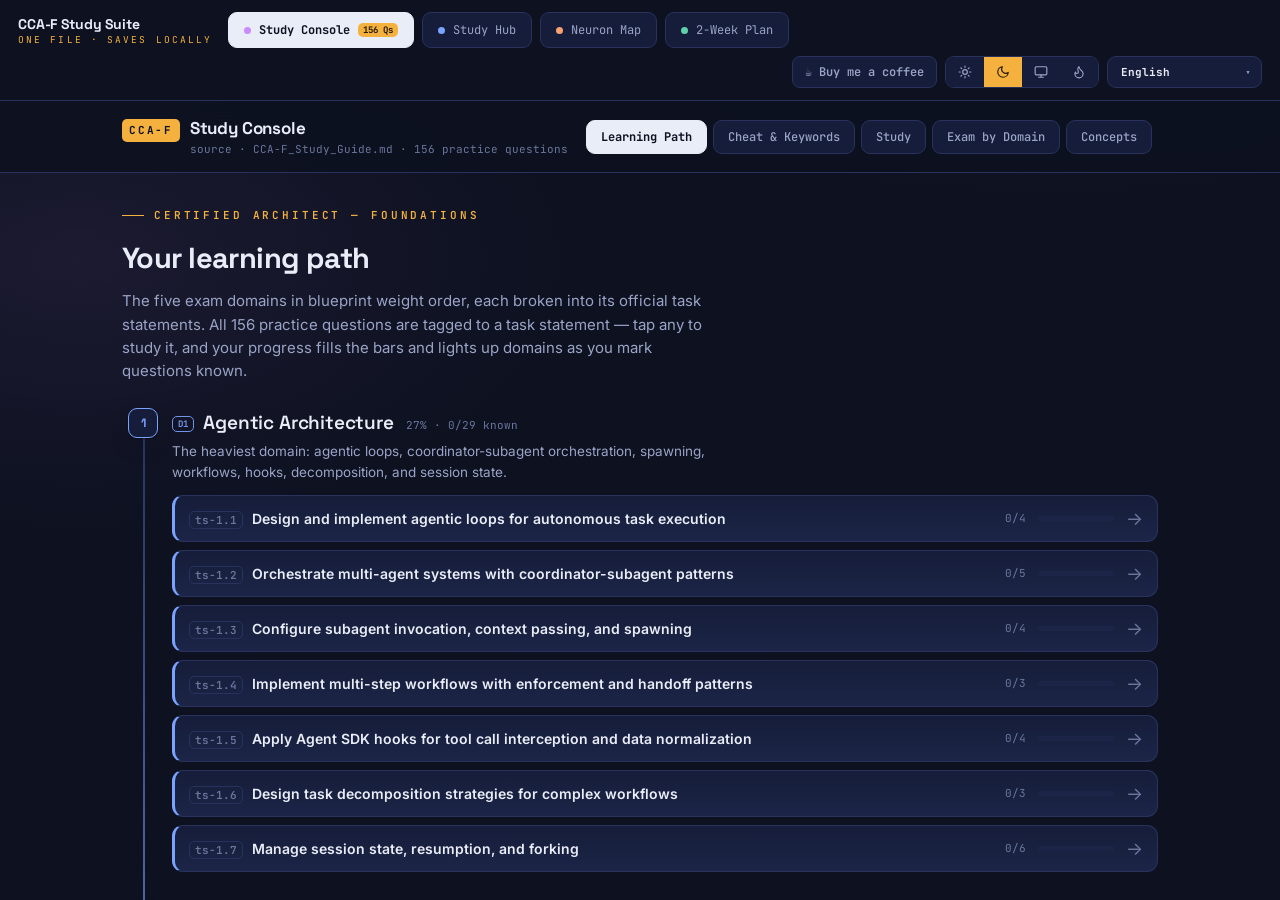
==== commit c0143d09: "refactor: build language dropdown from data instead of hard-coded HTML Replace #lang-select's 23 han" ====
--- a/index.html
+++ b/index.html
@@ -6,6 +6,7 @@
 <title>CCA-F Study Suite</title>
 <script src="content.js"></script>
 <script src="languages.config.js"></script>
+<script src="languages.meta.js"></script>
 <link rel="preconnect" href="https://fonts.googleapis.com">
 <link rel="preconnect" href="https://fonts.gstatic.com" crossorigin>
 <link href="https://fonts.googleapis.com/css2?family=Space+Grotesk:wght@400;500;600;700&family=Inter:wght@400;450;500;600&family=JetBrains+Mono:wght@400;500;600;700&display=swap" rel="stylesheet">
@@ -41,27 +42,6 @@
       <div class="select-wrap">
         <select id="lang-select" onchange="window.__setLang__(this.value)">
           <option value="en">English</option>
-          <option value="nl">Nederlands</option>
-          <option value="fr">Français</option>
-          <option value="de">Deutsch</option>
-          <option value="id">Bahasa Indonesia</option>
-          <option value="it">Italiano</option>
-          <option value="ms">Bahasa Melayu</option>
-          <option value="pl">Polski</option>
-          <option value="pt">Português</option>
-          <option value="es">Español</option>
-          <option value="sv">Svenska</option>
-          <option value="vn">Tiếng Việt</option>
-          <option value="zh">简体中文</option>
-          <option value="tw">繁體中文</option>
-          <option value="ja">日本語</option>
-          <option value="ko">한국어</option>
-          <option value="hi">हिन्दी</option>
-          <option value="ru">Русский</option>
-          <option value="uk">Українська</option>
-          <option value="th">ไทย</option>
-          <option value="el">Ελληνικά</option>
-          <option value="ar">العربية</option>
         </select>
       </div>
     </div>
@@ -667,1340 +647,6 @@
   </div></div>
 </div>
 
-<script>
-(function(){
-  var tabs=document.querySelectorAll('.shell-tab');
-  var panes=document.querySelectorAll('.shell-pane');
-  var nav=document.getElementById('shell-nav');
-  var toggle=document.getElementById('shell-nav-toggle');
-  tabs.forEach(function(t){
-    t.addEventListener('click',function(){
-      var collapsed=toggle && getComputedStyle(toggle).display!=='none' && !nav.classList.contains('nav-expanded');
-      if(collapsed){
-        nav.classList.add('nav-expanded');
-        toggle.setAttribute('aria-expanded','true');
-        return;
-      }
-      tabs.forEach(function(x){x.classList.remove('on');});
-      panes.forEach(function(p){p.classList.remove('on');});
-      t.classList.add('on');
-      var activePane = document.getElementById('pane-'+t.dataset.pane);
-      activePane.classList.add('on');
-      activePane.scrollTop = 0;
-      window.scrollTo(0,0);
-      nav.classList.remove('nav-expanded');
-      if(toggle)toggle.setAttribute('aria-expanded','false');
-    });
-  });
-  if(toggle){
-    toggle.addEventListener('click',function(){
-      var expanded=nav.classList.toggle('nav-expanded');
-      toggle.setAttribute('aria-expanded',expanded?'true':'false');
-    });
-  }
-})();
-</script>
-
-<script>
-(function(){
-"use strict";
-function showLoadError(missing){
-  try{
-    var el=document.createElement('div');
-    el.setAttribute('role','alert');
-    // Inline styles on purpose: style.css may be the file that failed to load.
-    el.style.cssText='position:fixed;top:0;left:0;right:0;z-index:99999;padding:14px 18px;'+
-      'background:#7f1d1d;color:#fff;font:14px/1.5 system-ui,-apple-system,sans-serif;text-align:center';
-    el.textContent=missing
-      ? "This page couldn't load content.js. Keep index.html, style.css and content.js together in the same folder."
-      : "The page failed to start. Check the browser console for details.";
-    (document.body||document.documentElement).appendChild(el);
-  }catch(e){}
-}
-try{
-if(typeof QDATA==='undefined') throw new Error('content.js failed to load');
-
-const MIXED_COLOR="#9aa4c6"; // "Mixed / Applied" is a cross-domain study filter, not a 6th domain
-function domainBadge(code){
-  const info=DOMAIN_INFO[code]; if(!info) return '';
-  return `<span class="domchip" style="color:${info.color};border-color:${info.color}">${code}</span>`;
-}
-
-
-/* ---------- persistence: localStorage (works when this file is opened directly in a browser) ---------- */
-const KEY='ccaf_progress_v1';
-let STATE={};
-const mem={};
-async function loadState(){
-  try{
-    const raw=localStorage.getItem(KEY);
-    STATE=raw?JSON.parse(raw):{};
-  }catch(e){ STATE=mem[KEY]?JSON.parse(mem[KEY]):{}; }
-}
-async function saveState(){
-  const s=JSON.stringify(STATE); mem[KEY]=s;
-  try{ localStorage.setItem(KEY,s); }catch(e){ /* private-browsing or storage disabled: falls back to in-memory only for this tab */ }
-}
-const mark=(id,v)=>{ if(STATE[id]===v)delete STATE[id]; else STATE[id]=v; saveState(); };
-
-/* ---------- taxonomy indexes ---------- */
-const DOMAIN_ORDER=['D1','D2','D3','D4','D5'];
-const TS_BY_ID={}; TASK_STATEMENTS.forEach(t=>{ TS_BY_ID[t.id]=t; });
-const TS_BY_DOMAIN={}; TASK_STATEMENTS.forEach(t=>{ (TS_BY_DOMAIN[t.domain]=TS_BY_DOMAIN[t.domain]||[]).push(t); });
-const Q_BY_TS={}; QDATA.forEach(q=>{ (Q_BY_TS[q.ts]=Q_BY_TS[q.ts]||[]).push(q); });
-const CONCEPTS_BY_TS={}; CONCEPTS.forEach(c=>{ (CONCEPTS_BY_TS[c.ts]=CONCEPTS_BY_TS[c.ts]||[]).push(c); });
-const MIXED_KEY='__mixed__';
-const MIXED_Q=QDATA.filter(q=>q.c==='Mixed / Applied Scenarios'); // cross-cutting, exam-style
-const tsKnown=id=>(Q_BY_TS[id]||[]).filter(q=>STATE[q.id]==='known').length;
-const tsTitle=id=>{ const t=TS_BY_ID[id]; return t?t.title:id; };
-
-/* ---------- tabs ---------- */
-const views={path:'v-path',cheat:'v-cheat',study:'v-study',quiz:'v-quiz',concepts:'v-concepts'};
-document.getElementById('tabs').addEventListener('click',e=>{
-  const toggleBtn=e.target.closest('#console-tabs-toggle');
-  if(toggleBtn){
-    const expanded=document.getElementById('tabs').classList.toggle('nav-expanded');
-    toggleBtn.setAttribute('aria-expanded',expanded?'true':'false');
-    return;
-  }
-  const b=e.target.closest('.tab'); if(!b)return;
-  const tabsNav=document.getElementById('tabs');
-  const innerToggle0=document.getElementById('console-tabs-toggle');
-  const collapsed=innerToggle0 && getComputedStyle(innerToggle0).display!=='none' && !tabsNav.classList.contains('nav-expanded');
-  if(collapsed){
-    tabsNav.classList.add('nav-expanded');
-    innerToggle0.setAttribute('aria-expanded','true');
-    return;
-  }
-  document.querySelectorAll('.tab').forEach(t=>t.classList.toggle('on',t===b));
-  Object.values(views).forEach(id=>document.getElementById(id).classList.remove('on'));
-  document.getElementById(views[b.dataset.v]).classList.add('on');
-  document.getElementById('tabs').classList.remove('nav-expanded');
-  const innerToggle=document.getElementById('console-tabs-toggle');
-  if(innerToggle)innerToggle.setAttribute('aria-expanded','false');
-  if(b.dataset.v==='path')renderPath();
-  if(b.dataset.v==='concepts')renderConcepts();
-});
-
-/* ---------- learning path (domains → task statements, blueprint weight order) ---------- */
-function renderPath(){
-  const sp=document.getElementById('spine'); sp.innerHTML='';
-  DOMAIN_ORDER.forEach((code,i)=>{
-    const info=DOMAIN_INFO[code];
-    const tsList=TS_BY_DOMAIN[code]||[];
-    const total=tsList.reduce((a,t)=>a+((Q_BY_TS[t.id]||[]).length),0);
-    const known=tsList.reduce((a,t)=>a+tsKnown(t.id),0);
-    const done=total>0&&known===total;
-    const el=document.createElement('div'); el.className='phase'+(done?' done':'');
-    el.innerHTML=`<div class="node" style="border-color:${info.color}">${done?'✓':i+1}</div>
-      <div class="ph-head"><h3>${domainBadge(code)} ${info.label}</h3><span class="ph-prog">${info.weight} · ${known}/${total} <span>known</span></span></div>
-      <div class="ph-desc">${DOMAIN_DESC[code]||''}</div>
-      <div class="mods"></div>`;
-    const box=el.querySelector('.mods');
-    tsList.forEach(t=>{
-      const list=Q_BY_TS[t.id]||[]; const k=tsKnown(t.id); const pct=list.length?Math.round(k/list.length*100):0;
-      const b=document.createElement('button'); b.className='mod';
-      b.innerHTML=`<span class="nm"><span class="tscode">${t.id}</span> ${t.title}</span>
-        <span class="ct">${k}/${list.length}</span>
-        <span class="bar"><i style="width:${pct}%"></i></span>
-        <span class="go">→</span>`;
-      b.onclick=()=>openTs(t.id);
-      box.appendChild(b);
-    });
-    sp.appendChild(el);
-  });
-}
-
-/* ---------- cheat sheet ---------- */
-function renderCheat(){
-  document.getElementById('core').innerHTML=CORE.map(([t,d])=>
-    `<div class="c"><b>${t}</b><p>${d}</p></div>`).join('');
-  document.getElementById('rules').innerHTML=RULES.map(([grp,rows])=>
-    `<div class="rgroup"><h4>${grp}</h4>${rows.map(([iff,then,trap])=>
-      `<div>
-         <div class="rule">
-           <div class="rif"><span class="k">IF THE STEM SAYS</span><span class="t">${iff}</span></div>
-           <div class="rarrow">→</div>
-           <div class="rthen"><span class="k">REACH FOR</span><span class="t">${then}</span></div>
-         </div>
-         ${trap&&trap!=='—'?`<div class="rtrap"><b>TRAP</b><span>${trap}</span></div>`:''}
-       </div>`).join('')}</div>`).join('');
-}
-
-/* ---------- study ---------- */
-let curTs=null, studyFilter='all', searchQuery='';  // curTs = a task-statement id, or MIXED_KEY
-curTs = (TS_BY_DOMAIN['D1'] && TS_BY_DOMAIN['D1'][0] && TS_BY_DOMAIN['D1'][0].id) || TASK_STATEMENTS[0].id;
-const searchCache=new Map();
-function searchBlob(q){
-  if(searchCache.has(q.id))return searchCache.get(q.id);
-  const blob=[q.id,q.ts,q.c,q.q,...Object.values(q.o)].join(' ').toLowerCase();
-  searchCache.set(q.id,blob);
-  return blob;
-}
-function searchResults(query){ return QDATA.filter(q=>searchBlob(q).includes(query)); }
-function clearSearch(){
-  searchQuery='';
-  const si=document.getElementById('s-search'); if(si)si.value='';
-  const sc=document.getElementById('s-search-clear'); if(sc)sc.hidden=true;
-}
-function curList(){ return searchQuery ? searchResults(searchQuery) : (curTs===MIXED_KEY ? MIXED_Q : (Q_BY_TS[curTs]||[])); }
-function curName(){ return searchQuery ? 'Search results' : (curTs===MIXED_KEY ? 'Mixed / Applied' : tsTitle(curTs)); }
-const openRailDomains=new Set();
-function curDomainCode(){
-  if(curTs===MIXED_KEY)return 'MIX';
-  const t=TS_BY_ID[curTs]; return t?t.domain:null;
-}
-function collapseRailMobile(){
-  const rail=document.getElementById('study-rail'); if(!rail)return;
-  rail.classList.remove('rail-expanded');
-  const t=document.getElementById('rail-toggle'); if(t)t.setAttribute('aria-expanded','false');
-}
-function renderRail(){
-  const r=document.getElementById('rail'); r.innerHTML='';
-  const curDom=curDomainCode();
-  if(curDom)openRailDomains.add(curDom);
-  const addGroup=(code,label,tsOrMixed)=>{
-    const isOpen=openRailDomains.has(code);
-    const isCurrent=code===curDom;
-    const h=document.createElement('div'); h.className='rail-group'+(isOpen?' open':'')+(isCurrent?' current-domain':'');
-    h.innerHTML=`<span>${label}</span><span class="rail-chevron">▾</span>`;
-    h.onclick=()=>{ if(openRailDomains.has(code))openRailDomains.delete(code); else openRailDomains.add(code); renderRail(); };
-    r.appendChild(h);
-    const body=document.createElement('div'); body.className='rail-domain-body'+(isOpen?' open':'')+(isCurrent?' current-domain':'');
-    tsOrMixed(body);
-    r.appendChild(body);
-  };
-  DOMAIN_ORDER.forEach(code=>{
-    const info=DOMAIN_INFO[code];
-    const tsList=TS_BY_DOMAIN[code]||[];
-    if(!tsList.length) return;
-    addGroup(code, `${domainBadge(code)} ${info.label}`, body=>{
-      tsList.forEach(t=>{
-        const list=Q_BY_TS[t.id]||[];
-        const b=document.createElement('button'); if(t.id===curTs)b.classList.add('on');
-        b.innerHTML=`<span>${t.title}</span><span class="n">${tsKnown(t.id)}/${list.length}</span>`;
-        b.onclick=(e)=>{e.stopPropagation();clearSearch();curTs=t.id;renderStudy();renderRail();collapseRailMobile();};
-        body.appendChild(b);
-      });
-    });
-  });
-  addGroup('MIX', 'Cross-cutting', body=>{
-    const mb=document.createElement('button'); if(curTs===MIXED_KEY)mb.classList.add('on');
-    mb.innerHTML=`<span>Mixed / Applied</span><span class="n">${MIXED_Q.filter(q=>STATE[q.id]==='known').length}/${MIXED_Q.length}</span>`;
-    mb.onclick=(e)=>{e.stopPropagation();clearSearch();curTs=MIXED_KEY;renderStudy();renderRail();collapseRailMobile();};
-    body.appendChild(mb);
-  });
-}
-function openTs(id){
-  clearSearch();
-  curTs=id;
-  document.querySelectorAll('.tab').forEach(t=>t.classList.toggle('on',t.dataset.v==='study'));
-  Object.values(views).forEach(v=>document.getElementById(v).classList.remove('on'));
-  document.getElementById('v-study').classList.add('on');
-  renderRail(); renderStudy();
-  window.scrollTo({top:0,behavior:'smooth'});
-}
-document.getElementById('s-filter').onclick=function(){
-  studyFilter=studyFilter==='all'?'review':studyFilter==='review'?'unseen':'all';
-  this.textContent=studyFilter==='all'?'All':studyFilter==='review'?'To review':'Not yet known';
-  renderStudy();
-};
-document.getElementById('s-search').addEventListener('input',function(e){
-  searchQuery=e.target.value.trim().toLowerCase();
-  document.getElementById('s-search-clear').hidden=!searchQuery;
-  renderStudy();
-});
-document.getElementById('s-search-clear').onclick=function(){
-  clearSearch();
-  renderStudy();
-};
-function renderStudy(){
-  document.getElementById('s-modname').textContent=curName();
-  let list=curList();
-  if(studyFilter==='review')list=list.filter(q=>STATE[q.id]==='review');
-  if(studyFilter==='unseen')list=list.filter(q=>STATE[q.id]!=='known');
-  document.getElementById('s-count').textContent=list.length+' Qs';
-  const c=document.getElementById('s-list'); c.innerHTML='';
-  if(!list.length){
-    c.innerHTML=searchQuery
-      ? '<div class="card" style="color:var(--ink3)">No questions match this search \u2014 try a different keyword or id.</div>'
-      : '<div class="card" style="color:var(--ink3)">Nothing here with this filter. Switch the filter, or you\u2019ve cleared this module \u2014 nice.</div>';
-    return;
-  }
-  list.forEach(q=>c.appendChild(studyCard(q)));
-}
-const kwCache=new Map();
-function keywordsFor(q){
-  if(kwCache.has(q.id))return kwCache.get(q.id);
-  const text=[q.q,...Object.values(q.o),q.w||''].join(' ');
-  const found=[];
-  KEYWORDS.forEach(k=>{ if(k.r.test(text)) found.push(k.l); });
-  kwCache.set(q.id,found);
-  return found;
-}
-function kwChips(q){
-  const tags=keywordsFor(q);
-  if(!tags.length)return '';
-  return `<div class="kwrow">${tags.map(t=>`<span class="kwchip">${t}</span>`).join('')}</div>`;
-}
-function studyCard(q){
-  const el=document.createElement('div'); el.className='card';
-  const st=STATE[q.id];
-  const conflictBadge = q.conflict ? `<span class="pill" style="background:var(--rose-soft);color:var(--rose);font-weight:700">⚠ answer conflict</span>` : '';
-  el.innerHTML=`<div style="margin-bottom:8px"><span class="tscode">${q.id}</span></div>
-    <div class="qtext">${esc(q.q)} ${conflictBadge}</div>
-    ${kwChips(q)}
-    <div class="opts"></div>
-    <div class="qactions">
-      <button class="mini reveal" data-a="reveal">Show answer</button>
-      <button class="mini ${st==='known'?'act known':''}" data-a="known">Known</button>
-      <button class="mini ${st==='review'?'act review':''}" data-a="review">Review later</button>
-    </div>`;
-  const ob=el.querySelector('.opts');
-  ['A','B','C','D'].forEach(L=>{ if(!q.o[L])return;
-    const o=document.createElement('div'); o.className='opt'; o.dataset.l=L;
-    o.innerHTML=`<span class="lt">${L}</span><span>${esc(q.o[L])}</span>`;
-    ob.appendChild(o);
-  });
-  const reveal=()=>{
-    el.querySelectorAll('.opt').forEach(o=>{
-      if(o.dataset.l===q.a)o.classList.add('correct');
-    });
-    if(q.w && !el.querySelector('.why')){
-      const w=document.createElement('div'); w.className='why';
-      w.innerHTML=`<b>Why</b><br>${esc(q.w)}`;
-      el.querySelector('.qactions').before(w);
-    } else if(!q.w && !el.querySelector('.why')){
-      const w=document.createElement('div'); w.className='why';
-      w.innerHTML=`<b>Answer</b><br>Correct choice: <b style="font-family:var(--mono)">${q.a}</b>. (No written explanation in the source for this one.)`;
-      el.querySelector('.qactions').before(w);
-    }
-  };
-  el.querySelector('.qactions').addEventListener('click',e=>{
-    const b=e.target.closest('.mini'); if(!b)return;
-    const a=b.dataset.a;
-    if(a==='reveal'){reveal();b.style.display='none';return;}
-    mark(q.id,a);
-    renderRail();
-    b.classList.toggle('act');
-    b.classList.toggle(a);
-    // clear sibling active
-    const other=a==='known'?'review':'known';
-    const ob2=el.querySelector(`.mini[data-a="${other}"]`);
-    if(ob2){ob2.classList.remove('act',other);}
-  });
-  return el;
-}
-
-/* ---------- concept library ---------- */
-function renderConcepts(){
-  const root=document.getElementById('concepts-root');
-  let html='<div class="eyebrow">Concept library</div>'
-    +'<h2 class="vt">59 concepts across the 5 domains</h2>'
-    +'<p class="lede">Every testable concept from the official blueprint, grouped by domain and task statement. Each shows its core insight and a difficulty level.</p>';
-  DOMAIN_ORDER.forEach(code=>{
-    const info=DOMAIN_INFO[code];
-    const tsList=TS_BY_DOMAIN[code]||[];
-    const nConc=tsList.reduce((a,t)=>a+((CONCEPTS_BY_TS[t.id]||[]).length),0);
-    html+=`<section class="conc-domain"><div class="conc-dhead" style="border-color:${info.color}">`
-      +`<span class="qdcode" style="color:${info.color};border-color:${info.color}">${code}</span>`
-      +`<span class="qdlabel">${info.label}</span><span class="qdweight">${info.weight} \u00b7 ${nConc} concepts</span></div>`;
-    tsList.forEach(t=>{
-      const cs=CONCEPTS_BY_TS[t.id]||[];
-      if(!cs.length) return;
-      html+=`<div class="conc-ts"><div class="conc-tshead"><span class="tscode">${t.id}</span> ${esc(t.title)}</div>`;
-      cs.forEach(c=>{
-        html+=`<div class="conc-card"><div class="conc-top"><span class="conc-title">${esc(c.title)}</span>`
-          +`<span class="lvl lvl-${c.level.toLowerCase()}">${c.level}</span></div>`
-          +`<div class="conc-insight">${esc(c.insight)}</div></div>`;
-      });
-      html+='</div>';
-    });
-    html+='</section>';
-  });
-  root.innerHTML=html;
-}
-
-/* ---------- exam by domain ---------- */
-let quiz=null;
-function quizSetup(){
-  const cats=TASK_STATEMENTS.map(t=>t.id).concat([MIXED_KEY]);
-  const root=document.getElementById('quiz-root');
-  const sel=new Set();
-  root.innerHTML=`<div class="eyebrow">Exam mode</div>
-    <h2 class="vt">Build an exam by domain</h2>
-    <p class="lede">Pick one domain for a focused drill, or several to simulate the real mix. Questions are shuffled, scored at the end, with the explanation shown on every miss.</p>
-    <div class="setup">
-      <h3>Exam Domains</h3>
-      <div class="row" style="margin-bottom:10px">
-        <button class="mini" id="qall">Select all</button>
-        <button class="mini" id="qnone">Clear</button>
-      </div>
-      <h3 style="margin-top:16px">Length</h3>
-      <div class="chips" id="qlen"></div>
-      <div class="row" style="margin-top:16px"><button class="btn" id="qstart">Start exam</button>
-      <span class="ph-prog" id="qavail">0 questions available</span></div>
-      <div id="qgroups" style="margin-top:16px"></div>
-    </div>`;
-  const gc=root.querySelector('#qgroups');
-  const allChipBtns=[];
-  const mkChip=(key,label,title)=>{
-    const b=document.createElement('button'); b.className='chip'; b.textContent=label; if(title)b.title=title;
-    b.onclick=()=>{b.classList.toggle('on'); if(sel.has(key))sel.delete(key); else sel.add(key); updAvail();};
-    allChipBtns.push(b); return b;
-  };
-  DOMAIN_ORDER.forEach(code=>{
-    const info=DOMAIN_INFO[code];
-    const tsList=TS_BY_DOMAIN[code]||[];
-    const grp=document.createElement('div'); grp.className='qdgroup';
-    grp.innerHTML=`<div class="qdhead" style="border-color:${info.color}">
-        <span class="qdcode" style="color:${info.color};border-color:${info.color}">${code}</span>
-        <span class="qdlabel">${info.label}</span>
-        <span class="qdweight">${info.weight}</span>
-      </div><div class="chips qdchips"></div>`;
-    const chipBox=grp.querySelector('.qdchips');
-    const keys=[];
-    tsList.forEach(t=>{
-      const n=(Q_BY_TS[t.id]||[]).length;
-      chipBox.appendChild(mkChip(t.id, `${t.id.replace('ts-','')} (${n})`, t.title));
-      keys.push(t.id);
-    });
-    grp.querySelector('.qdhead').onclick=()=>{
-      const shouldSelect=!keys.every(k=>sel.has(k));
-      chipBox.querySelectorAll('.chip').forEach(b=>b.classList.toggle('on',shouldSelect));
-      keys.forEach(k=>{ if(shouldSelect)sel.add(k); else sel.delete(k); });
-      updAvail();
-    };
-    gc.appendChild(grp);
-  });
-  const mgrp=document.createElement('div'); mgrp.className='qdgroup';
-  mgrp.innerHTML=`<div class="qdhead" style="border-color:${MIXED_COLOR}">
-      <span class="qdcode" style="color:${MIXED_COLOR};border-color:${MIXED_COLOR}">MIX</span>
-      <span class="qdlabel">Mixed / Applied</span>
-      <span class="qdweight">cross-cutting</span>
-    </div><div class="chips qdchips"></div>`;
-  mgrp.querySelector('.qdchips').appendChild(mkChip(MIXED_KEY, `applied (${MIXED_Q.length})`, 'Cross-cutting, exam-style scenarios'));
-  gc.appendChild(mgrp);
-  root.querySelector('#qall').onclick=()=>{allChipBtns.forEach(b=>b.classList.add('on'));cats.forEach(c=>sel.add(c));updAvail();};
-  root.querySelector('#qnone').onclick=()=>{allChipBtns.forEach(b=>b.classList.remove('on'));sel.clear();updAvail();};
-  let len=20; const lens=[10,20,60,'All'];
-  const lc=root.querySelector('#qlen');
-  lens.forEach(n=>{const b=document.createElement('button');b.className='chip'+(n===20?' on':'');b.textContent=n;
-    b.onclick=()=>{len=n;lc.querySelectorAll('.chip').forEach(x=>x.classList.remove('on'));b.classList.add('on');};lc.appendChild(b);});
-  const pool=()=>{
-    const seen=new Set(); const out=[];
-    cats.filter(k=>sel.has(k)).forEach(k=>{ (k===MIXED_KEY?MIXED_Q:(Q_BY_TS[k]||[])).forEach(q=>{ if(!seen.has(q.id)){seen.add(q.id);out.push(q);} }); });
-    return out;
-  };
-  const updAvail=()=>{root.querySelector('#qavail').textContent=pool().length+' questions available';};
-  updAvail();
-  root.querySelector('#qstart').onclick=()=>{
-    let p=pool(); if(!p.length)return;
-    p=shuffle(p.slice()); const n=len==='All'?p.length:Math.min(len,p.length);
-    quiz={items:p.slice(0,n),i:0,answers:{},flagged:new Set(),startedAt:Date.now()}; quizQ();
-  };
-}
-function goToQuestion(idx){
-  quiz.i=Math.max(0,Math.min(idx,quiz.items.length-1));
-  quizQ();
-}
-function toggleFlag(){
-  const q=quiz.items[quiz.i];
-  if(quiz.flagged.has(q.id))quiz.flagged.delete(q.id); else quiz.flagged.add(q.id);
-  quizQ();
-}
-function toggleExamFullscreen(){
-  if(document.fullscreenElement)document.exitFullscreen();
-  else document.documentElement.requestFullscreen().catch(()=>{});
-}
-function examSidebarHtml(){
-  const answered=quiz.items.filter(q=>quiz.answers[q.id]).length;
-  const nums=quiz.items.map((q,idx)=>{
-    const cls=['exam-qnum'];
-    if(quiz.answers[q.id])cls.push('answered');
-    if(idx===quiz.i)cls.push('current');
-    if(quiz.flagged.has(q.id))cls.push('flagged');
-    return `<button type="button" class="${cls.join(' ')}" data-idx="${idx}">${idx+1}</button>`;
-  }).join('');
-  return `<aside class="exam-sidebar">
-    <div class="exam-sidebar-head"><span>Questions</span><span class="n">${answered}/${quiz.items.length}</span></div>
-    <div class="exam-qgrid">${nums}</div>
-  </aside>`;
-}
-function donateCardsHtml(){
-  return `<div class="donate-cards">
-    ${DONATIONS.map(d=>`<div class="donate-card">
-      <div class="donate-cap">${esc(d.label)}</div>
-      <img class="donate-qr" src="${esc(d.file)}" alt="${esc(d.label)} QR code" onerror="var c=this.closest('.donate-card'),grid=c.closest('.donate-cards');c.remove();if(grid&&!grid.querySelector('.donate-card')){var wrap=grid.closest('.exam-donate-wrap'),t=wrap||grid,banner=t.closest('.donate-banner');(banner||t).remove();}">
-    </div>`).join('')}
-  </div>`;
-}
-function donateModalHtml(id){
-  return `<div class="donate-modal" id="${id}-pop">
-    <div class="donate-modal-panel">
-      <button type="button" class="donate-modal-close" id="${id}-close" aria-label="Close">✕</button>
-      <div class="donate-pop-title">☕ Buy me a coffee</div>
-      ${donateCardsHtml()}
-    </div>
-  </div>`;
-}
-function wireDonateModal(root,id){
-  const btn=root.querySelector('#'+id+'-btn'), modal=root.querySelector('#'+id+'-pop');
-  if(!btn||!modal)return;
-  btn.onclick=()=>modal.classList.add('show');
-  const close=()=>modal.classList.remove('show');
-  root.querySelector('#'+id+'-close').onclick=close;
-  modal.onclick=(e)=>{ if(e.target===modal)close(); };
-}
-function donateBannerHtml(){
-  return `<div class="donate-banner">
-    <div class="donate-banner-text">
-      <div class="donate-banner-title">Found this useful?</div>
-      <div class="donate-banner-sub">Free and open-source practice questions.</div>
-    </div>
-    <span class="exam-donate-wrap">
-      <button type="button" class="btn ghost" id="rdonate-btn">☕ Buy me a coffee</button>
-      ${donateModalHtml('rdonate')}
-    </span>
-  </div>`;
-}
-function quizQ(){
-  const q=quiz.items[quiz.i]; const root=document.getElementById('quiz-root');
-  const isLast=quiz.i===quiz.items.length-1;
-  const flagged=quiz.flagged.has(q.id);
-  const prevGridScroll=root.querySelector('.exam-qgrid')?.scrollTop||0;
-  root.innerHTML=`<div class="exam-grid">
-    ${examSidebarHtml()}
-    <div>
-      <div class="exam-topbar">
-        <span class="exam-qcounter">Question ${quiz.i+1} of ${quiz.items.length}</span>
-        <div class="exam-controls">
-          <span class="pill">Practice · untimed</span>
-          <button type="button" class="exam-flag${flagged?' on':''}" id="qflag">${flagged?'🚩 Flagged':'⚑ Flag for Review'}</button>
-          <button type="button" class="exam-iconbtn" id="qexpand" aria-label="Toggle fullscreen" title="Toggle fullscreen">⤢</button>
-        </div>
-      </div>
-      <div class="card">
-        <div class="qtext">${esc(q.q)}</div>
-        <div class="opts"></div>
-      </div>
-      <div class="exam-bottomnav">
-        <button class="btn ghost" id="qprev"${quiz.i===0?' disabled':''}>← Previous</button>
-        <button class="btn" id="qnext">${isLast?'Finish exam':'Next →'}</button>
-      </div>
-    </div>
-  </div>`;
-  const grid=root.querySelector('.exam-qgrid'); if(grid)grid.scrollTop=prevGridScroll;
-  const ob=root.querySelector('.opts');
-  ['A','B','C','D'].forEach(L=>{ if(!q.o[L])return;
-    const o=document.createElement('button'); o.className='opt quiz-opt'+(quiz.answers[q.id]===L?' selected':''); o.dataset.l=L;
-    o.innerHTML=`<span class="lt">${L}</span><span>${esc(q.o[L])}</span>`;
-    o.onclick=()=>{ quiz.answers[q.id]=L; quizQ(); };
-    ob.appendChild(o);
-  });
-  root.querySelectorAll('.exam-qnum').forEach(b=>{ b.onclick=()=>goToQuestion(+b.dataset.idx); });
-  root.querySelector('#qflag').onclick=toggleFlag;
-  root.querySelector('#qexpand').onclick=toggleExamFullscreen;
-  root.querySelector('#qprev').onclick=()=>goToQuestion(quiz.i-1);
-  root.querySelector('#qnext').onclick=()=>{ isLast?quizScore():goToQuestion(quiz.i+1); };
-}
-function fmtElapsed(ms){
-  const s=Math.max(0,Math.round(ms/1000));
-  const m=Math.floor(s/60), r=s%60;
-  return m>0?`${m}m ${r}s`:`${r}s`;
-}
-function quizDomainBreakdown(){
-  const byDom={};
-  quiz.items.forEach(q=>{
-    const t=TS_BY_ID[q.ts]; const code=t?t.domain:null; if(!code)return;
-    byDom[code]=byDom[code]||{correct:0,total:0};
-    byDom[code].total++;
-    if(quiz.answers[q.id]===q.a)byDom[code].correct++;
-  });
-  return DOMAIN_ORDER.filter(c=>byDom[c]).map(code=>{
-    const info=DOMAIN_INFO[code], d=byDom[code];
-    return {label:info.label,color:info.color,correct:d.correct,total:d.total,pct:Math.round(d.correct/d.total*100)};
-  });
-}
-function reviewBadge(q){
-  const a=quiz.answers[q.id];
-  if(!a)return '<span class="pill rq-badge rq-skip">Skipped</span>';
-  return a===q.a?'<span class="pill rq-badge rq-correct">Correct</span>':'<span class="pill rq-badge rq-incorrect">Incorrect</span>';
-}
-function renderReviewList(){
-  const list=document.getElementById('rq-list'); if(!list)return;
-  const filter=quiz.reviewFilter||'all';
-  quiz.reviewExpanded=quiz.reviewExpanded||new Set();
-  const items=quiz.items.filter(q=>{
-    if(filter==='incorrect')return quiz.answers[q.id]&&quiz.answers[q.id]!==q.a;
-    if(filter==='flagged')return quiz.flagged.has(q.id);
-    return true;
-  });
-  list.innerHTML='';
-  if(!items.length){ list.innerHTML='<div class="card" style="color:var(--ink3)">Nothing matches this filter.</div>'; return; }
-  items.forEach(q=>{
-    const a=quiz.answers[q.id];
-    const qn=quiz.items.indexOf(q)+1;
-    const open=quiz.reviewExpanded.has(q.id);
-    const el=document.createElement('div'); el.className='rq-row'+(open?' open':'');
-    el.innerHTML=`<button type="button" class="rq-row-head">
-        <span class="rq-row-chev">▸</span>
-        <span class="rq-qn">Q${qn}</span>
-        ${reviewBadge(q)}
-        ${q.c?`<span class="rt-domain">${esc(q.c)}</span>`:''}
-        ${quiz.flagged.has(q.id)?'<span class="pill" style="color:var(--amber);border-color:var(--amber)">🚩</span>':''}
-        <span class="rq-row-preview">${esc(q.q)}</span>
-      </button>
-      <div class="rq-row-body"${open?'':' style="display:none"'}>
-        <div class="qtext">${esc(q.q)}</div>
-        <div class="opts"></div>
-        ${q.w?`<div class="why"><b>Why</b><br>${esc(q.w)}</div>`:''}
-        ${kwChips(q)}
-      </div>`;
-    if(open){
-      const ob=el.querySelector('.opts');
-      ['A','B','C','D'].forEach(L=>{ if(!q.o[L])return;
-        const o=document.createElement('div'); o.className='opt'+(L===q.a?' correct':(L===a?' wrong':''));
-        o.innerHTML=`<span class="lt">${L}</span><span>${esc(q.o[L])}</span>`;
-        ob.appendChild(o);
-      });
-    }
-    el.querySelector('.rq-row-head').onclick=()=>{
-      if(quiz.reviewExpanded.has(q.id))quiz.reviewExpanded.delete(q.id); else quiz.reviewExpanded.add(q.id);
-      renderReviewList();
-    };
-    list.appendChild(el);
-  });
-}
-function quizScore(){
-  const correct=quiz.items.filter(q=>quiz.answers[q.id]===q.a).length;
-  const incorrect=quiz.items.filter(q=>quiz.answers[q.id]&&quiz.answers[q.id]!==q.a).length;
-  const skipped=quiz.items.length-correct-incorrect;
-  const tot=quiz.items.length; const pct=Math.round(correct/tot*100);
-  const msg=pct>=85?'Exam-ready on this set.':pct>=70?'Solid — tighten the misses.':pct>=50?'Getting there. Re-drill the trap answers.':'Back to the cheat sheet, then run it again.';
-  const tierColor=pct>=70?'var(--teal)':pct>=50?'var(--amber)':'var(--rose)';
-  const elapsed=quiz.startedAt?fmtElapsed(Date.now()-quiz.startedAt):'—';
-  quiz.reviewFilter=quiz.reviewFilter||'all';
-  const domains=quizDomainBreakdown();
-  const root=document.getElementById('quiz-root');
-  root.innerHTML=`<div class="exam-banner" style="border-color:${tierColor}">
-      <div class="exam-banner-pct" style="color:${tierColor}">${pct}%</div>
-      <div class="exam-banner-msg">${correct} of ${tot} correct · ${msg}</div>
-    </div>
-    <div class="exam-stats">
-      <div class="exam-stat"><div class="exam-stat-icon" style="color:var(--teal);border-color:var(--teal)">✓</div><div class="n" style="color:var(--teal)">${correct}</div><div class="l">Correct</div></div>
-      <div class="exam-stat"><div class="exam-stat-icon" style="color:var(--rose);border-color:var(--rose)">✕</div><div class="n" style="color:var(--rose)">${incorrect}</div><div class="l">Incorrect</div></div>
-      <div class="exam-stat"><div class="exam-stat-icon" style="color:var(--ink3);border-color:var(--ink3)">–</div><div class="n" style="color:var(--ink3)">${skipped}</div><div class="l">Skipped</div></div>
-      <div class="exam-stat"><div class="exam-stat-icon" style="color:var(--indigo);border-color:var(--indigo)">🕐</div><div class="n">${elapsed}</div><div class="l">Time Taken</div></div>
-    </div>
-    ${donateBannerHtml()}
-    ${domains.length?`<div class="exam-domains">
-      <h3>Performance by domain</h3>
-      ${domains.map(d=>`<div class="exam-domain-row">
-        <div class="exam-domain-label"><span>${esc(d.label)}</span><span class="n">${d.correct}/${d.total} (${d.pct}%)</span></div>
-        <div class="exam-domain-bar"><i style="width:${d.pct}%;background:${d.color}"></i></div>
-      </div>`).join('')}
-    </div>`:''}
-    <div class="row" style="justify-content:center;margin:22px 0">
-      <button class="btn" id="qagain">New exam</button>
-      ${incorrect>0?`<button class="btn ghost" id="qretake">Questions you missed</button>`:''}
-    </div>
-    <div class="exam-review">
-      <h3>Review Questions</h3>
-      <div class="chips" id="rq-filter">
-        <button type="button" class="chip${quiz.reviewFilter==='all'?' on':''}" data-f="all">All <span class="n">(${tot})</span></button>
-        <button type="button" class="chip${quiz.reviewFilter==='incorrect'?' on':''}" data-f="incorrect">Incorrect <span class="n">(${incorrect})</span></button>
-        <button type="button" class="chip${quiz.reviewFilter==='flagged'?' on':''}" data-f="flagged">Flagged <span class="n">(${quiz.flagged.size})</span></button>
-      </div>
-      <div id="rq-list"></div>
-    </div>`;
-  root.querySelector('#qagain').onclick=quizSetup;
-  const qretake=root.querySelector('#qretake');
-  if(qretake)qretake.onclick=()=>{
-    const missed=quiz.items.filter(q=>quiz.answers[q.id]&&quiz.answers[q.id]!==q.a);
-    if(!missed.length)return;
-    startRetake(missed);
-  };
-  wireDonateModal(root,'rdonate');
-  root.querySelectorAll('#rq-filter .chip').forEach(b=>{
-    b.onclick=()=>{
-      quiz.reviewFilter=b.dataset.f;
-      root.querySelectorAll('#rq-filter .chip').forEach(x=>x.classList.toggle('on',x===b));
-      renderReviewList();
-    };
-  });
-  renderReviewList();
-}
-
-/* ---------- retake missed questions ---------- */
-let retake=null;
-function startRetake(items){
-  retake={items:shuffle(items.slice()),i:0,answers:{},startedAt:Date.now()};
-  retakeQ();
-}
-function retakeScoreSoFar(){
-  let correct=0,answered=0;
-  retake.items.forEach(q=>{ if(retake.answers[q.id]!==undefined){ answered++; if(retake.answers[q.id]===q.a)correct++; } });
-  return {correct,answered};
-}
-function retakeHeaderHtml(){
-  const s=retakeScoreSoFar();
-  const track=retake.items.map((q,i)=>{
-    let cls='';
-    const a=retake.answers[q.id];
-    if(a!==undefined)cls=a===q.a?'good':'bad';
-    else if(i===retake.i)cls='current';
-    return `<i class="${cls}"></i>`;
-  }).join('');
-  return `<div class="rt-top">
-    <div class="rt-toprow">
-      <h3 class="rt-title"><span class="rt-tag">Retake</span> Questions you missed</h3>
-      <span class="rt-score">${s.answered?s.correct+' / '+s.answered+' correct so far':''}</span>
-    </div>
-    <div class="rt-progress">${track}</div>
-  </div>`;
-}
-function retakeQ(){
-  const q=retake.items[retake.i]; const root=document.getElementById('quiz-root');
-  const chosen=retake.answers[q.id]; const answered=chosen!==undefined;
-  const isLast=retake.i===retake.items.length-1;
-  const optsHtml=['A','B','C','D'].filter(L=>q.o[L]).map(L=>{
-    let cls='rt-opt';
-    if(answered){
-      if(L===chosen&&L===q.a)cls+=' pick-good';
-      else if(L===chosen&&L!==q.a)cls+=' pick-bad';
-      else if(L===q.a)cls+=' reveal-correct';
-      else cls+=' dim';
-    }
-    return `<button type="button" class="${cls}" data-l="${L}"${answered?' disabled':''}><span class="rt-lt">${L}</span><span class="rt-ot">${esc(q.o[L])}</span></button>`;
-  }).join('');
-  let resultHtml='';
-  if(answered){
-    const isGood=chosen===q.a;
-    resultHtml=`<div class="rt-result ${isGood?'good':'bad'}"><span class="rt-dot"></span>${isGood?'Correct.':'Not this time — correct answer is '+q.a+'.'}</div>`;
-    resultHtml+=q.w?`<div class="rt-why">${esc(q.w)}</div>`:`<div class="rt-why empty">No saved explanation for this one.</div>`;
-  }
-  const footHtml=answered?`<div class="rt-foot"><button class="btn" id="rtnext">${isLast?'See results':'Next question'}</button></div>`:'';
-  root.innerHTML=retakeHeaderHtml()+`
-    <div class="rt-card">
-      <div class="rt-cardhead"><span class="rt-qn">Question ${retake.i+1} of ${retake.items.length}</span><span class="rt-domain">${esc(q.c||'')}</span></div>
-      <div class="rt-qtext">${esc(q.q)}</div>
-      <div class="rt-opts">${optsHtml}</div>
-      ${resultHtml}
-      ${footHtml}
-    </div>`;
-  if(!answered){
-    root.querySelectorAll('.rt-opt').forEach(btn=>{ btn.onclick=()=>{ retake.answers[q.id]=btn.dataset.l; retakeQ(); }; });
-  } else {
-    const nb=root.querySelector('#rtnext');
-    if(nb)nb.onclick=()=>{ if(isLast){ retakeScore(); } else { retake.i++; retakeQ(); } };
-  }
-}
-function retakeScore(){
-  const s=retakeScoreSoFar();
-  const misses=retake.items.filter(q=>retake.answers[q.id]!==q.a);
-  const pct=Math.round(s.correct/retake.items.length*100);
-  const root=document.getElementById('quiz-root');
-  const missHtml=misses.length
-    ? `<div class="rt-misslist">${misses.map(q=>`<div class="rt-missitem"><span class="rt-missdom">${esc(q.c||'')}</span><span class="rt-misstext">${esc(q.q.slice(0,110))}${q.q.length>110?'…':''}</span></div>`).join('')}</div>`
-    : `<div class="rt-allclear">All ${retake.items.length} correct this round.</div>`;
-  root.innerHTML=`<div class="rt-card">
-    <p class="rt-eyebrow">Round complete</p>
-    <div class="rt-bigscore"><span class="rt-num">${s.correct}</span><span class="rt-of">/ ${retake.items.length} correct &middot; ${pct}%</span></div>
-    ${missHtml}
-    <div class="rt-foot" style="justify-content:flex-start">
-      <button class="btn" id="rtRetryAll">Retake all ${retake.items.length}</button>
-      ${misses.length?`<button class="btn ghost" id="rtRetryMissed">Retake just the ${misses.length} missed</button>`:''}
-      <button class="btn ghost" id="rtBackToExam">Back to exam results</button>
-    </div>
-  </div>`;
-  root.querySelector('#rtRetryAll').onclick=()=>startRetake(retake.items);
-  const rm=root.querySelector('#rtRetryMissed');
-  if(rm)rm.onclick=()=>startRetake(misses);
-  root.querySelector('#rtBackToExam').onclick=quizScore;
-}
-
-/* ---------- utils ---------- */
-function esc(s){return (s||'').replace(/[&<>]/g,c=>({'&':'&amp;','<':'&lt;','>':'&gt;'}[c]));}
-function shuffle(a){for(let i=a.length-1;i>0;i--){const j=Math.floor(Math.random()*(i+1));[a[i],a[j]]=[a[j],a[i]];}return a;}
-
-/* ---------- boot ---------- */
-(async function(){
-  await loadState();
-  renderPath(); renderCheat(); renderRail(); renderStudy(); quizSetup();
-  const navDonateSlot=document.getElementById('navdonate-slot');
-  if(navDonateSlot){
-    navDonateSlot.innerHTML=`<span class="exam-donate-wrap">
-      <button type="button" class="donate-nav-btn" id="navdonate-btn">☕ Buy me a coffee</button>
-      ${donateModalHtml('navdonate')}
-    </span>`;
-    wireDonateModal(document,'navdonate');
-  }
-  const railToggle=document.getElementById('rail-toggle');
-  if(railToggle){
-    railToggle.addEventListener('click',()=>{
-      const rail=document.getElementById('study-rail');
-      const expanded=rail.classList.toggle('rail-expanded');
-      railToggle.setAttribute('aria-expanded',expanded?'true':'false');
-    });
-  }
-  function syncShellNavH(){
-    const nav=document.getElementById('shell-nav');
-    if(nav)document.documentElement.style.setProperty('--shell-nav-h', nav.offsetHeight+'px');
-  }
-  syncShellNavH();
-  window.addEventListener('resize', syncShellNavH);
-  const shellNavEl=document.getElementById('shell-nav');
-  if(shellNavEl)new MutationObserver(syncShellNavH).observe(shellNavEl,{attributes:true,attributeFilter:['class']});
-
-  (function(){
-    let lastY=window.scrollY, hidden=false;
-    const THRESHOLD=8;
-    const mq=window.matchMedia('(max-width:640px)');
-    function anyNavExpanded(){
-      const sn=document.getElementById('shell-nav');
-      const tb=document.getElementById('tabs');
-      return (sn&&sn.classList.contains('nav-expanded'))||(tb&&tb.classList.contains('nav-expanded'));
-    }
-    function setHidden(v){
-      if(v===hidden)return;
-      hidden=v;
-      document.documentElement.classList.toggle('headers-hidden',hidden);
-    }
-    window.addEventListener('scroll',function(){
-      if(!mq.matches){ setHidden(false); lastY=window.scrollY; return; }
-      const y=window.scrollY;
-      if(y<=4){ setHidden(false); lastY=y; return; }
-      if(anyNavExpanded()){ lastY=y; return; }
-      const delta=y-lastY;
-      if(delta>THRESHOLD){ setHidden(true); lastY=y; }
-      else if(delta<-THRESHOLD){ setHidden(false); lastY=y; }
-    },{passive:true});
-  })();
-})();
-
-}catch(err){console.error("[CONSOLE]",err);showLoadError(typeof QDATA==='undefined');}
-})();
-</script>
-<script>
-(function(){
-"use strict";
-try{
-
-  // ----- domain filter -----
-  const fbtns = document.querySelectorAll('.fbtn');
-  const cards = document.querySelectorAll('.domaincard');
-  fbtns.forEach(b=>b.addEventListener('click',()=>{
-    fbtns.forEach(x=>x.classList.remove('on'));
-    b.classList.add('on');
-    const f=b.dataset.f;
-    cards.forEach(c=> c.classList.toggle('hidden', f!=='all' && c.dataset.d!==f));
-  }));
-
-  // ----- build decoder table from every rule row in the decks -----
-  const domainMeta = {
-    d1:{label:'D1', color:'var(--d1)'}, d2:{label:'D2', color:'var(--d4)'},
-    d3:{label:'D3', color:'var(--d3)'}, d4:{label:'D4', color:'var(--d2)'},
-    d5:{label:'D5', color:'var(--d5)'}
-  };
-  const rows=[];
-  cards.forEach(card=>{
-    const d=card.dataset.d;
-    card.querySelectorAll('.rule').forEach(r=>{
-      rows.push({
-        d,
-        see:r.querySelector('.see').innerHTML,
-        ans:r.querySelector('.ans').innerHTML,
-        text:(r.querySelector('.see').textContent+' '+r.querySelector('.ans').textContent+' '+d).toLowerCase()
-      });
-    });
-  });
-  const body=document.getElementById('decodeBody');
-  const countEl=document.getElementById('count');
-  const noresult=document.getElementById('noresult');
-  function render(list){
-    body.innerHTML=list.map(r=>{
-      const m=domainMeta[r.d];
-      return `<tr><td class="t-see"><span class="dot" style="background:${m.color}"></span>${r.see}</td>`+
-             `<td class="t-ans">${r.ans} <span style="color:var(--dim);font-family:'JetBrains Mono',monospace;font-size:10px">${m.label}</span></td></tr>`;
-    }).join('');
-    countEl.textContent=list.length+' / '+rows.length;
-    noresult.classList.toggle('hidden', list.length>0);
-  }
-  render(rows);
-  document.getElementById('search').addEventListener('input',e=>{
-    const q=e.target.value.trim().toLowerCase();
-    render(q? rows.filter(r=>r.text.includes(q)) : rows);
-  });
-
-}catch(err){console.error("[HUB]",err);}
-})();
-</script>
-<script>
-(function(){
-"use strict";
-try{
-
-const W=1700, H=1700, CX=850, CY=850, R_HUB=220, R_LEAF_MIN=380, R_LEAF_MAX=700;
-
-// domains ordered clockwise from top, by exam weight
-const domains=[
-  {id:'d1', code:'D1', color:'var(--d1)', hex:'#7aa2ff', w:'27%', name:'Agentic Architecture', leaves:[
-    ['a_wfagent','Workflow vs Agent'],['a_patterns','4 Workflow Patterns'],['a_search','Agentic Search'],
-    ['a_orch','Orchestrator–Subagent'],['a_parallel','Task = Parallel'],['a_flat','Flat Hierarchy'],['a_goals','Goals > Scripts']
-  ]},
-  {id:'d3', code:'D3', color:'var(--d3)', hex:'#5fd0a8', w:'20%', name:'Claude Code & Workflows', leaves:[
-    ['c_grep','Grep vs Glob'],['c_edit','Read / Edit / Write'],['c_sess','Sessions & Fork'],
-    ['c_md','CLAUDE.md'],['c_plan','Plan vs Direct'],['c_caps','Turn / Budget Caps']
-  ]},
-  {id:'d4', code:'D4', color:'var(--d4)', hex:'#c98bff', w:'20%', name:'Prompt Engineering & Output', leaves:[
-    ['p_sys','System Prompt'],['p_fewshot','Few-shot'],['p_prefill','Prefill'],
-    ['p_null','Return null'],['p_enum','Enum + other'],['p_choice','tool_choice']
-  ]},
-  {id:'d2', code:'D2', color:'var(--d2)', hex:'#f7a072', w:'18%', name:'Tool Design & MCP', leaves:[
-    ['t_iserr','isError'],['t_structerr','Structured Errors'],['t_desc','Tool Descriptions'],
-    ['t_res','MCP Resources'],['t_purpose','Purpose-specific Tools'],['t_idsearch','id + search']
-  ]},
-  {id:'d5', code:'D5', color:'var(--d5)', hex:'#e56b9e', w:'15%', name:'Context & Reliability', leaves:[
-    ['x_stateless','Stateless API'],['x_summary','Progressive Summary'],['x_prune','Prune Context'],
-    ['x_batch','Batch API 50%'],['x_hook','Deterministic Hook'],['x_handoff','Structured Handoff']
-  ]}
-];
-
-// cross-domain synapses: [nodeA, nodeB, label]
-const synapses=[
-  ['a_orch','x_stateless'],   // explicit context passing
-  ['a_orch','x_handoff'],     // structured state / handoff
-  ['t_desc','c_grep'],        // descriptions drive tool selection
-  ['p_fewshot','t_desc'],     // shape model behaviour via spec/examples
-  ['c_sess','x_summary'],     // context continuity
-  ['x_hook','t_iserr'],       // guardrails / error handling outside model
-  ['a_search','c_grep'],      // retrieval via tools
-  ['p_sys','x_prune'],        // context engineering
-  ['a_patterns','p_choice']   // control flow decisions
-];
-
-const pos={};       // id -> {x,y}
-const nodeConn={};  // id -> Set of connected node ids
-const edgeRegistry=[]; // {el, a, b}
-
-function polar(cx,cy,r,deg){const a=deg*Math.PI/180;return {x:cx+r*Math.cos(a), y:cy+r*Math.sin(a)};}
-function link(a,b){(nodeConn[a]=nodeConn[a]||new Set()).add(b);(nodeConn[b]=nodeConn[b]||new Set()).add(a);}
-
-const svg=document.getElementById('map');
-const NS='http://www.w3.org/2000/svg';
-function el(t,attrs){const e=document.createElementNS(NS,t);for(const k in attrs)e.setAttribute(k,attrs[k]);return e;}
-
-const gEdges=el('g',{}), gSyn=el('g',{}), gNodes=el('g',{});
-svg.append(gSyn,gEdges,gNodes);
-
-// core
-pos['core']={x:CX,y:CY};
-const nStep=360/domains.length;
-
-domains.forEach((d,i)=>{
-  const base=-90+i*nStep;
-  const hub=polar(CX,CY,R_HUB,base);
-  pos[d.id]=hub;
-  link('core',d.id);
-
-  // hub -> leaves fanned across a sector, all on one ring per domain. The
-  // ring's radius is solved so the arc is long enough to fit every label at
-  // that domain's angular span (plus a gap), capped at R_LEAF_MAX so the
-  // whole diagram stays a fixed, scrollable-free-ish size - the busiest
-  // domains (D1 especially) may end up with labels sitting close together
-  // rather than growing the canvas further to fit them with full clearance.
-  const N=d.leaves.length;
-  const span=Math.min(68, 44+N*3.4);
-  const spanRad=span*Math.PI/180;
-  const GAP=18;
-  const widths=d.leaves.map(lf=>estW(lf[1]));
-  const totalW=widths.reduce((a,b)=>a+b,0)+(N-1)*GAP;
-  const rLeaf=Math.min(R_LEAF_MAX, Math.max(R_LEAF_MIN, totalW/spanRad));
-  let cum=0;
-  d.leaves.forEach((lf,j)=>{
-    const frac = N>1 ? (cum+widths[j]/2)/totalW : 0.5;
-    cum += widths[j]+GAP;
-    const ang = base - span/2 + frac*span;
-    const p=polar(CX,CY,rLeaf,ang);
-    pos[lf[0]]=p;
-    link(d.id,lf[0]);
-  });
-});
-synapses.forEach(s=>link(s[0],s[1]));
-
-// ---- draw structural edges (core->hub, hub->leaf) ----
-function drawEdge(aId,bId,color,cls){
-  const a=pos[aId],b=pos[bId];
-  const e=el('path',{d:`M${a.x} ${a.y} L${b.x} ${b.y}`,class:cls,stroke:color||'var(--line)'});
-  (cls==='synapse'?gSyn:gEdges).append(e);
-  edgeRegistry.push({el:e,a:aId,b:bId});
-}
-domains.forEach(d=>{
-  drawEdge('core',d.id,d.color,'edge');
-  d.leaves.forEach(lf=>drawEdge(d.id,lf[0],d.color,'edge'));
-});
-// ---- draw synapses as curved arcs bending toward centre ----
-synapses.forEach(s=>{
-  const a=pos[s[0]],b=pos[s[1]];
-  const mx=(a.x+b.x)/2, my=(a.y+b.y)/2;
-  // pull control point toward centre for a neuron-like arc
-  const cx=mx+(CX-mx)*0.35, cy=my+(CY-my)*0.35;
-  const e=el('path',{d:`M${a.x} ${a.y} Q${cx} ${cy} ${b.x} ${b.y}`,class:'synapse',stroke:'var(--signal)'});
-  gSyn.append(e);
-  edgeRegistry.push({el:e,a:s[0],b:s[1]});
-});
-
-// ---- draw nodes ----
-const nodeEls={};
-function addNode(id,cls){const g=el('g',{class:'node '+cls,'data-id':id});gNodes.append(g);nodeEls[id]=g;return g;}
-
-// core node
-(()=>{
-  const g=addNode('core','core');
-  g.append(el('circle',{cx:CX,cy:CY,r:60}));
-  const t=el('text',{x:CX,y:CY-3,'text-anchor':'middle','font-size':'24',fill:'var(--text)'});t.textContent='CCA-F';
-  const t2=el('text',{x:CX,y:CY+21,'text-anchor':'middle','font-size':'13',fill:'var(--muted)','font-family':'JetBrains Mono, monospace'});t2.textContent='60 Q · 5 domains';
-  g.append(t,t2);
-})();
-
-// hubs
-domains.forEach(d=>{
-  const p=pos[d.id], g=addNode(d.id,'hub');
-  g.append(el('circle',{cx:p.x,cy:p.y,r:44,fill:'var(--surface)',stroke:d.color,'stroke-width':2}));
-  const t=el('text',{x:p.x,y:p.y-1,'text-anchor':'middle','font-size':'20',fill:d.color});t.textContent=d.code;
-  const t2=el('text',{x:p.x,y:p.y+18,'text-anchor':'middle','font-size':'13',fill:'var(--muted)','font-family':'JetBrains Mono, monospace'});t2.textContent=d.w;
-  g.append(t,t2);
-  // domain name arc label just outside hub, toward centre side
-});
-
-// leaves
-function estW(txt){return Math.max(84, txt.length*7.8+23);}
-domains.forEach(d=>{
-  d.leaves.forEach(lf=>{
-    const p=pos[lf[0]], g=addNode(lf[0],'leaf');
-    const w=estW(lf[1]), h=34;
-    g.append(el('rect',{x:p.x-w/2,y:p.y-h/2,width:w,height:h,rx:10,ry:10,class:'leaf-box',fill:'var(--surface)',stroke:d.color}));
-    const t=el('text',{x:p.x,y:p.y+5,'text-anchor':'middle',fill:'var(--text)'});t.textContent=lf[1];
-    g.append(t);
-  });
-});
-
-// ---- interactivity: fire a node's connections ----
-let locked=null;
-function reachable(id){ // node + direct neighbours
-  const set=new Set([id]);
-  (nodeConn[id]||[]).forEach(n=>set.add(n));
-  return set;
-}
-function fire(id){
-  const keep=reachable(id);
-  Object.entries(nodeEls).forEach(([nid,g])=>{
-    g.classList.toggle('dim', !keep.has(nid));
-    g.classList.toggle('lit', keep.has(nid));
-  });
-  edgeRegistry.forEach(({el,a,b})=>{
-    const on=(a===id||b===id);
-    el.classList.toggle('lit', on);
-    el.classList.toggle('dim', !on);
-  });
-}
-function reset(){
-  Object.values(nodeEls).forEach(g=>g.classList.remove('dim','lit'));
-  edgeRegistry.forEach(({el})=>el.classList.remove('dim','lit'));
-}
-Object.entries(nodeEls).forEach(([id,g])=>{
-  g.addEventListener('mouseenter',()=>{if(!locked)fire(id);});
-  g.addEventListener('mouseleave',()=>{if(!locked)reset();});
-  g.addEventListener('click',e=>{e.stopPropagation();locked=(locked===id)?null:id;locked?fire(id):reset();});
-});
-svg.addEventListener('click',()=>{locked=null;reset();});
-
-// ---- legend toggles whole domains ----
-const legend=document.getElementById('legend');
-domains.forEach(d=>{
-  const b=document.createElement('div');b.className='lg';b.dataset.d=d.id;
-  b.innerHTML=`<span class="sw" style="background:${d.hex}"></span>${d.code} · ${d.name} <span style="color:var(--dim)">${d.w}</span>`;
-  b.addEventListener('click',()=>{
-    b.classList.toggle('off');
-    const hide=b.classList.contains('off');
-    // hide/show this domain's hub+leaves and their structural edges
-    const ids=new Set([d.id,...d.leaves.map(l=>l[0])]);
-    ids.forEach(id=>{if(nodeEls[id])nodeEls[id].style.display=hide?'none':'';});
-    edgeRegistry.forEach(({el,a,b})=>{
-      if(ids.has(a)||ids.has(b)) el.style.display=hide?'none':'';
-    });
-  });
-  legend.append(b);
-});
-
-}catch(err){console.error("[MAP]",err);}
-})();
-</script>
-<script>
-(function(){
-"use strict";
-try{
-
-  const KEY='ccaf_plan_progress_v1';
-  const items=[...document.querySelectorAll('.tasks li')];
-  const total=items.length;
-  const fill=document.getElementById('fill'), pct=document.getElementById('pct');
-  const statusEl=document.getElementById('storageStatus');
-  const fallbackBar=document.getElementById('fallbackBar');
-  const fallbackMsg=document.getElementById('fallbackMsg');
-  let state={};
-  let canPersist=false;
-
-  function setStatus(kind,msg){ statusEl.className='storage-status '+kind; statusEl.textContent=msg; }
-
-  function paint(){
-    let done=0;
-    items.forEach(li=>{ const on=!!state[li.dataset.t]; li.classList.toggle('on',on); if(on)done++; });
-    const p=Math.round(done/total*100);
-    fill.style.width=p+'%'; pct.textContent=p+'%';
-  }
-
-  // Probe whether localStorage actually works in THIS context (fails on some file:// setups).
-  function storageWorks(){
-    try{
-      const t='__ccaf_test__';
-      localStorage.setItem(t,'1');
-      localStorage.removeItem(t);
-      return true;
-    }catch(e){ return false; }
-  }
-
-  function save(){
-    if(!canPersist) return;
-    try{ localStorage.setItem(KEY, JSON.stringify(state)); }
-    catch(e){ canPersist=false; enterFallback('Saving stopped working — use the save-file buttons below.'); }
-  }
-  function load(){
-    try{ const raw=localStorage.getItem(KEY); if(raw) state=JSON.parse(raw); }catch(e){ state={}; }
-  }
-
-  function enterFallback(msg){
-    fallbackBar.classList.add('show');
-    fallbackMsg.textContent = msg || 'This browser blocks automatic saving for files opened directly (common with Safari, or file:// pages). Use these buttons to keep your progress:';
-    setStatus('fail','⚠ Automatic saving is unavailable here — manual save-file is ready below.');
-  }
-
-  items.forEach(li=>li.addEventListener('click',()=>{
-    const id=li.dataset.t;
-    state[id]=!state[id]; if(!state[id])delete state[id];
-    paint(); save();
-  }));
-
-  document.getElementById('reset').addEventListener('click',()=>{ state={}; paint(); save(); });
-
-  // ---- manual save-file fallback (works even when localStorage is blocked) ----
-  document.getElementById('fbDownload').addEventListener('click',()=>{
-    const payload=JSON.stringify({app:'ccaf-2week-plan',done:Object.keys(state).filter(k=>state[k]).sort()},null,2);
-    const blob=new Blob([payload],{type:'application/json'});
-    const url=URL.createObjectURL(blob);
-    const a=document.createElement('a'); a.href=url; a.download='ccaf-progress.json';
-    document.body.appendChild(a); a.click(); document.body.removeChild(a); URL.revokeObjectURL(url);
-  });
-  const fbInput=document.getElementById('fbInput');
-  document.getElementById('fbLoad').addEventListener('click',()=>fbInput.click());
-  fbInput.addEventListener('change',e=>{
-    const f=e.target.files[0]; if(!f) return;
-    const r=new FileReader();
-    r.onload=ev=>{
-      try{
-        const d=JSON.parse(ev.target.result);
-        state={}; (d.done||[]).forEach(id=>{ if(items.some(li=>li.dataset.t===id)) state[id]=true; });
-        paint(); save();
-        setStatus('ok','✓ Loaded '+Object.keys(state).length+' item(s) from save-file.');
-      }catch(err){ setStatus('fail','Could not read that save-file.'); }
-    };
-    r.readAsText(f); fbInput.value='';
-  });
-
-  // ---- init ----
-  canPersist = storageWorks();
-  if(canPersist){
-    load(); paint();
-    const n=Object.keys(state).filter(k=>state[k]).length;
-    setStatus('ok', n>0 ? ('✓ Loaded '+n+' saved item(s) — this browser is remembering your progress.')
-                        : 'Auto-save is on. Check things off and this browser will remember them next time.');
-  } else {
-    paint();
-    enterFallback();
-  }
-
-}catch(err){console.error("[PLAN]",err);}
-})();
-</script>
-<script>
-(function(){
-    var LANG_DATA={};
-  var loadToken=0;
-  function loadLang(code,cb){
-    if(code==='en'||LANG_DATA[code]){cb();return;}
-    var myToken=++loadToken;
-    var s=document.createElement('script');
-    s.src='translations/'+code+'.js';
-    s.onload=function(){
-      if(myToken!==loadToken)return;
-      LANG_DATA[code]=window['__LANG_'+code.toUpperCase()+'__'];
-      cb();
-    };
-    s.onerror=function(){ if(myToken===loadToken) cb(); };
-    document.head.appendChild(s);
-  }
-
-  var lang='en', busy=false;
-  function norm(s){ return s.trim().replace(/\s+/g,' '); }
-  function translateNode(n){
-    var raw=(n.__en!=null)?n.__en:n.nodeValue;
-    if(!raw||!raw.trim())return;
-    var d=LANG_DATA[lang]||{};
-    var map=d.i18n||{};
-    var key=norm(raw), tr=map[key];
-    if(tr==null){
-      var qm=key.match(/^(\d+)\s+Qs$/);
-      if(qm && d.qsUnit) tr=qm[1]+(d.noSpaceBeforeUnit?'':' ')+d.qsUnit;
-    }
-    if(tr==null){
-      var qn=key.match(/^Question\s+(\d+)\s+of\s+(\d+)$/);
-      if(qn && d.questionFmt) tr=d.questionFmt(qn[1],qn[2]);
-    }
-    if(tr==null){
-      var ssf=key.match(/^(\d+)\s*\/\s*(\d+)\s+correct so far$/);
-      if(ssf && d.scoreSoFarFmt) tr=d.scoreSoFarFmt(ssf[1],ssf[2]);
-    }
-    if(tr==null){
-      var bsf=key.match(/^\/\s*(\d+)\s+correct\s*·\s*(\d+)%$/);
-      if(bsf && d.bigScoreFmt) tr=d.bigScoreFmt(bsf[1],bsf[2]);
-    }
-    if(tr==null){
-      var acf=key.match(/^All\s+(\d+)\s+correct this round\.$/);
-      if(acf && d.allCorrectFmt) tr=d.allCorrectFmt(acf[1]);
-    }
-    if(tr==null){
-      var raf=key.match(/^Retake all\s+(\d+)$/);
-      if(raf && d.retakeAllFmt) tr=d.retakeAllFmt(raf[1]);
-    }
-    if(tr==null){
-      var rmf=key.match(/^Retake just the\s+(\d+)\s+missed$/);
-      if(rmf && d.retakeMissedFmt) tr=d.retakeMissedFmt(rmf[1]);
-    }
-    if(tr==null){
-      var ntf=key.match(/^Not this time — correct answer is\s+([A-D])\.$/);
-      if(ntf && d.notThisTimeFmt) tr=d.notThisTimeFmt(ntf[1]);
-    }
-    if(tr==null){
-      var qav=key.match(/^(\d+)\s+questions available$/);
-      if(qav && d.questionsAvailableFmt) tr=d.questionsAvailableFmt(qav[1]);
-    }
-    if(tr!=null){
-      if(n.__en==null)n.__en=n.nodeValue;
-      var m=raw.match(/^(\s*)([\s\S]*?)(\s*)$/);
-      var out=m[1]+tr+m[3];
-      if(n.nodeValue!==out)n.nodeValue=out;
-    }
-  }
-  function restoreNode(n){ if(n.__en!=null && n.nodeValue!==n.__en) n.nodeValue=n.__en; }
-  function walk(root,fn){
-    var w=document.createTreeWalker(root,NodeFilter.SHOW_TEXT,{acceptNode:function(n){
-      if(!n.nodeValue||!n.nodeValue.trim())return NodeFilter.FILTER_REJECT;
-      var p=n.parentNode;
-      while(p&&p.nodeType===1){
-        var t=p.tagName;
-        if(t==='SCRIPT'||t==='STYLE')return NodeFilter.FILTER_REJECT;
-        if(p.hasAttribute&&p.hasAttribute('data-noi18n'))return NodeFilter.FILTER_REJECT;
-        p=p.parentNode;
-      }
-      return NodeFilter.FILTER_ACCEPT;
-    }});
-    var n,list=[]; while(n=w.nextNode())list.push(n);
-    list.forEach(fn);
-  }
-  function applyAll(){
-    if(busy)return; busy=true;
-    var panes=document.getElementById('shell-panes')||document.body;
-    walk(panes, lang==='en'?restoreNode:translateNode);
-    var navDonate=document.getElementById('navdonate-slot');
-    if(navDonate) walk(navDonate, lang==='en'?restoreNode:translateNode);
-    document.querySelectorAll('[data-i18n-shell]').forEach(function(el){
-      var k=el.getAttribute('data-i18n-shell');
-      var shell=(LANG_DATA[lang]&&LANG_DATA[lang].shell);
-      if(shell&&shell[k]!=null) el.textContent=shell[k];
-      else if(el.getAttribute('data-en')!=null) el.textContent=el.getAttribute('data-en');
-    });
-    busy=false;
-  }
-  var mo=null;
-  function startObserver(){
-    var panes=document.getElementById('shell-panes'); if(!panes)return;
-    mo=new MutationObserver(function(){
-      if(lang==='en')return;
-      if(window.__i18nRaf)cancelAnimationFrame(window.__i18nRaf);
-      window.__i18nRaf=requestAnimationFrame(applyAll);
-    });
-    mo.observe(panes,{childList:true,subtree:true});
-  }
-  function getLangConfig(){
-    var src=(window.CCAF_LANG_CONFIG&&typeof window.CCAF_LANG_CONFIG==='object')?window.CCAF_LANG_CONFIG:{};
-    var cfg={}; for(var k in src){ if(Object.prototype.hasOwnProperty.call(src,k)) cfg[k]=src[k]; }
-    cfg.en=true;
-    return cfg;
-  }
-  function applyLangVisibility(cfg){
-    var sel=document.getElementById('lang-select'); if(!sel)return;
-    Array.prototype.slice.call(sel.options).forEach(function(opt){
-      if(cfg[opt.value]===false) opt.remove();
-    });
-  }
-  window.__setLang__=function(l){
-    lang=l;
-    var sel=document.getElementById('lang-select'); if(sel) sel.value=l;
-    try{localStorage.setItem('ccaf_lang',l);}catch(e){}
-    loadLang(l, function(){
-      var isRtl=LANG_DATA[l] && LANG_DATA[l].dir==='rtl';
-      document.documentElement.setAttribute('dir', isRtl?'rtl':'ltr');
-      applyAll();
-    });
-  };
-  var __langCfg = getLangConfig();
-  applyLangVisibility(__langCfg);
-  window.addEventListener('load',function(){
-    var cfg=__langCfg;
-    var saved='en'; try{saved=localStorage.getItem('ccaf_lang')||'en';}catch(e){}
-    var original=saved;
-    if(cfg[saved]===false) saved='en';
-    setTimeout(function(){
-      startObserver();
-      try { window.__setLang__(saved); }
-      finally { if(saved!==original){ try{localStorage.setItem('ccaf_lang',original);}catch(e){} } }
-    },150);
-  });
-})();
-</script>
-<script>
-(function(){
-  var mq=window.matchMedia?window.matchMedia('(prefers-color-scheme: light)'):null;
-  function resolve(pref){
-    if(pref==='system') return (mq&&mq.matches)?'light':'dark';
-    return pref;
-  }
-  function apply(pref){
-    document.documentElement.setAttribute('data-theme', resolve(pref));
-    document.querySelectorAll('#theme-toggle button').forEach(function(b){b.classList.toggle('on',b.dataset.theme===pref);});
-    try{localStorage.setItem('ccaf_theme',pref);}catch(e){}
-  }
-  window.__setTheme__=function(t){ apply(t); };
-  if(mq&&mq.addEventListener){
-    mq.addEventListener('change',function(){
-      var saved='system'; try{saved=localStorage.getItem('ccaf_theme')||'system';}catch(e){}
-      if(saved==='system') apply('system');
-    });
-  }
-  var saved='dark'; try{saved=localStorage.getItem('ccaf_theme')||'dark';}catch(e){}
-  apply(saved);
-})();
-</script>
+<script src="script.js"></script>
 </body>
 </html>
--- a/style.css
+++ b/style.css
@@ -137,7 +137,7 @@
   --disp:'Space Grotesk',system-ui,sans-serif;
   --body:'Inter',system-ui,-apple-system,sans-serif;
   
-  --d1:#7aa2ff; --d2:#c98bff; --d3:#5fd0a8; --d4:#f7a072; --d5:#e56b9e;
+  --d1:#7aa2ff; --d2:#f7a072; --d3:#5fd0a8; --d4:#c98bff; --d5:#e56b9e;
 }
 #tool-console *{box-sizing:border-box}
 #tool-console, #tool-console{margin:0}
@@ -305,9 +305,6 @@
 #tool-console .mini.act.review{background:var(--amber);color:var(--paper);border-color:var(--amber)}
 #tool-console .mini.reveal{background:var(--ink);color:var(--paper);border-color:var(--ink)}
 #tool-console .quiz-wrap{max-width:1000px;margin:0 auto}
-#tool-console .qbar{height:6px;border-radius:4px;background:var(--panel2);overflow:hidden;margin-bottom:6px}
-#tool-console .qbar>i{display:block;height:100%;background:linear-gradient(90deg,var(--indigo),var(--teal));width:0;transition:width .3s}
-#tool-console .qmeta{display:flex;justify-content:space-between;font-family:var(--mono);font-size:11px;color:var(--ink3);margin-bottom:18px}
 #tool-console .quiz-opt{cursor:pointer}
 #tool-console .opt.selected{border-color:var(--indigo);background:var(--indigo-soft);color:var(--ink)}
 #tool-console .opt.selected .lt{background:var(--indigo);color:var(--paper)}
@@ -331,9 +328,6 @@
 #tool-console .exam-flag.on{background:var(--amber-soft);border-color:var(--amber);color:var(--amber)}
 #tool-console .exam-bottomnav{display:flex;justify-content:space-between;gap:10px;margin-top:18px;position:fixed;inset-inline-start:0;inset-inline-end:0;bottom:0;max-width:900px;margin:0 auto;padding:14px 18px;background:var(--panel);border-top:1px solid var(--line);box-shadow:0 -6px 16px rgba(0,0,0,.12);z-index:30}
 @media(max-width:720px){#tool-console .exam-grid{grid-template-columns:1fr}#tool-console .exam-qgrid{max-height:220px}#tool-console .exam-sidebar{order:2}}
-#tool-console .score{text-align:center;padding:40px 20px}
-#tool-console .score .big{font-family:var(--disp);font-size:56px;font-weight:700;letter-spacing:-.03em;line-height:1}
-#tool-console .score .lab{color:var(--ink2);margin:8px 0 22px}
 #tool-console .exam-banner{text-align:center;padding:28px 20px;border-top:4px solid;border-radius:14px;background:linear-gradient(180deg,var(--panel),var(--panel2));box-shadow:var(--shadow);max-width:640px;margin:0 auto 22px}
 #tool-console .exam-banner-pct{font-family:var(--disp);font-size:48px;font-weight:700;letter-spacing:-.03em;line-height:1}
 #tool-console .exam-banner-msg{color:var(--ink2);margin-top:8px}
@@ -426,6 +420,8 @@
 #tool-console .rt-opt.reveal-correct:not(.pick-good){border-color:var(--teal)}
 #tool-console .rt-opt.reveal-correct:not(.pick-good) .rt-lt{border-color:var(--teal);color:var(--teal)}
 #tool-console .rt-opt.dim{opacity:.55}
+#tool-console .rt-opt.selected{border-color:var(--indigo);background:var(--indigo-soft)}
+#tool-console .rt-opt.selected .rt-lt{border-color:var(--indigo);background:var(--indigo);color:var(--paper)}
 #tool-console .rt-result{display:flex;align-items:center;gap:8px;margin:18px 0 4px;font-weight:700;font-size:14px}
 #tool-console .rt-result.good{color:var(--teal)}
 #tool-console .rt-result.bad{color:var(--rose)}
@@ -744,7 +740,7 @@
   --amber:#b8720a; --amber-soft:#fdf0d9;
   --rose:#c23d76; --rose-soft:#fbe4ee;
   --shadow:0 1px 2px rgba(20,25,50,.06),0 10px 28px -12px rgba(20,25,50,.12);
-  --d1:#3b63d6; --d2:#8b3fd1; --d3:#1f9e6e; --d4:#c96a29; --d5:#c23d76;
+  --d1:#3b63d6; --d2:#c96a29; --d3:#1f9e6e; --d4:#8b3fd1; --d5:#c23d76;
 }
 :root[data-theme="light"] #tool-hub{
   --ink:#f6f7fb; --ink-2:#eef1f8; --surface:#ffffff; --surface-2:#eef1f8; --line:#dde2ee;
@@ -824,7 +820,7 @@
     --amber:#af7420; --amber-soft:#fdf0d9;
     --rose:#c23d76; --rose-soft:#fbe4ee;
     --shadow:0 1px 2px rgba(80,60,20,.08),0 8px 24px -8px rgba(80,60,20,.18);
-    --d1:#3b63d6; --d2:#8b3fd1; --d3:#1f9e6e; --d4:#c96a29; --d5:#c23d76;
+    --d1:#3b63d6; --d2:#c96a29; --d3:#1f9e6e; --d4:#8b3fd1; --d5:#c23d76;
     background:radial-gradient(1200px 600px at 50% -10%, rgba(175,116,32,.10), transparent 60%), var(--paper);
   }
   :root[data-theme="sepia"] #tool-console .top{background:rgba(250,246,238,.92)}
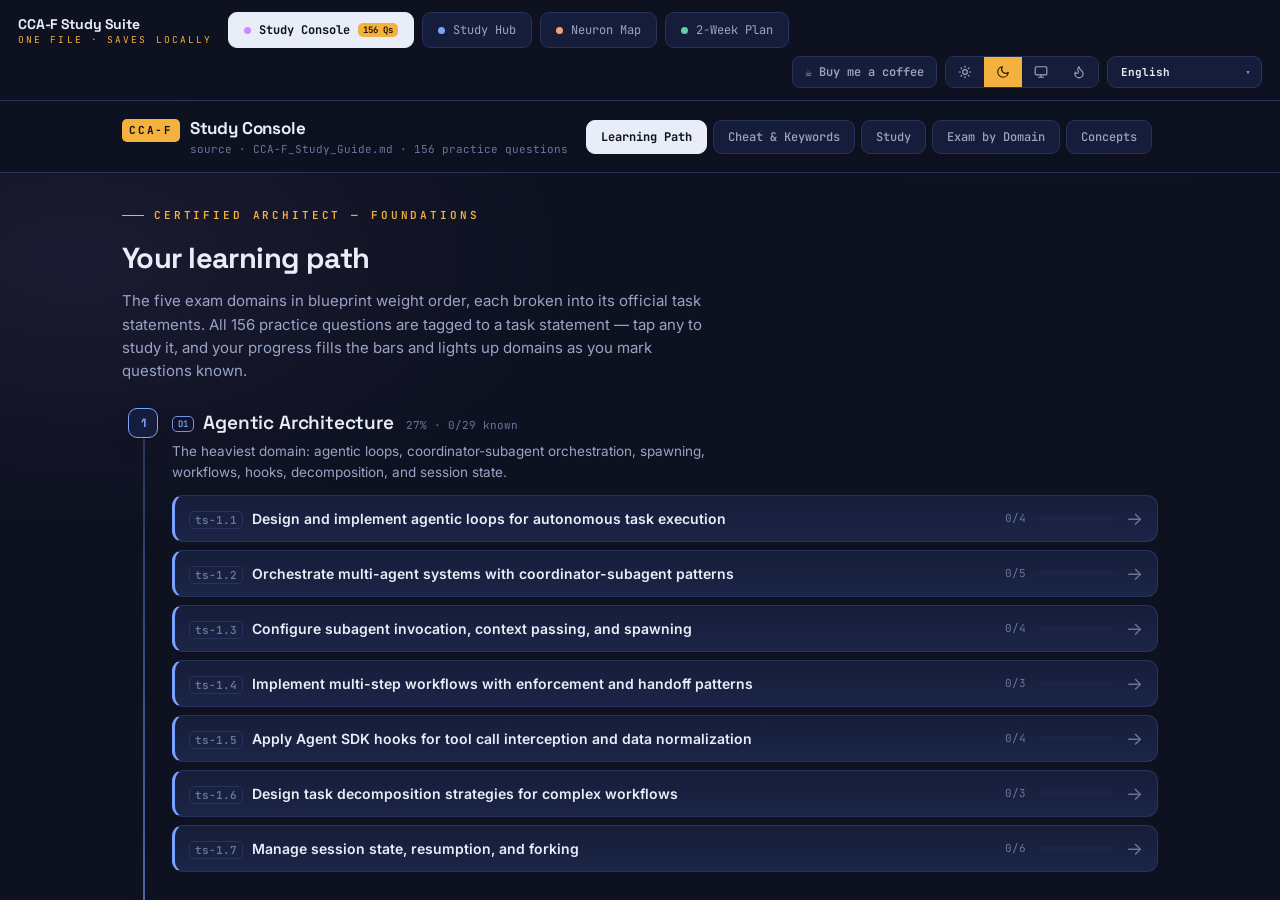
==== commit d09b7059: "perf: defer script loading, simplify reveal() branching content.js/languages.config.js/languages.met" ====
--- a/index.html
+++ b/index.html
@@ -4,9 +4,9 @@
 <meta charset="UTF-8">
 <meta name="viewport" content="width=device-width, initial-scale=1.0">
 <title>CCA-F Study Suite</title>
-<script src="content.js"></script>
-<script src="languages.config.js"></script>
-<script src="languages.meta.js"></script>
+<script src="content.js" defer></script>
+<script src="languages.config.js" defer></script>
+<script src="languages.meta.js" defer></script>
 <link rel="preconnect" href="https://fonts.googleapis.com">
 <link rel="preconnect" href="https://fonts.gstatic.com" crossorigin>
 <link href="https://fonts.googleapis.com/css2?family=Space+Grotesk:wght@400;500;600;700&family=Inter:wght@400;450;500;600&family=JetBrains+Mono:wght@400;500;600;700&display=swap" rel="stylesheet">
@@ -647,6 +647,6 @@
   </div></div>
 </div>
 
-<script src="script.js"></script>
+<script src="script.js" defer></script>
 </body>
 </html>
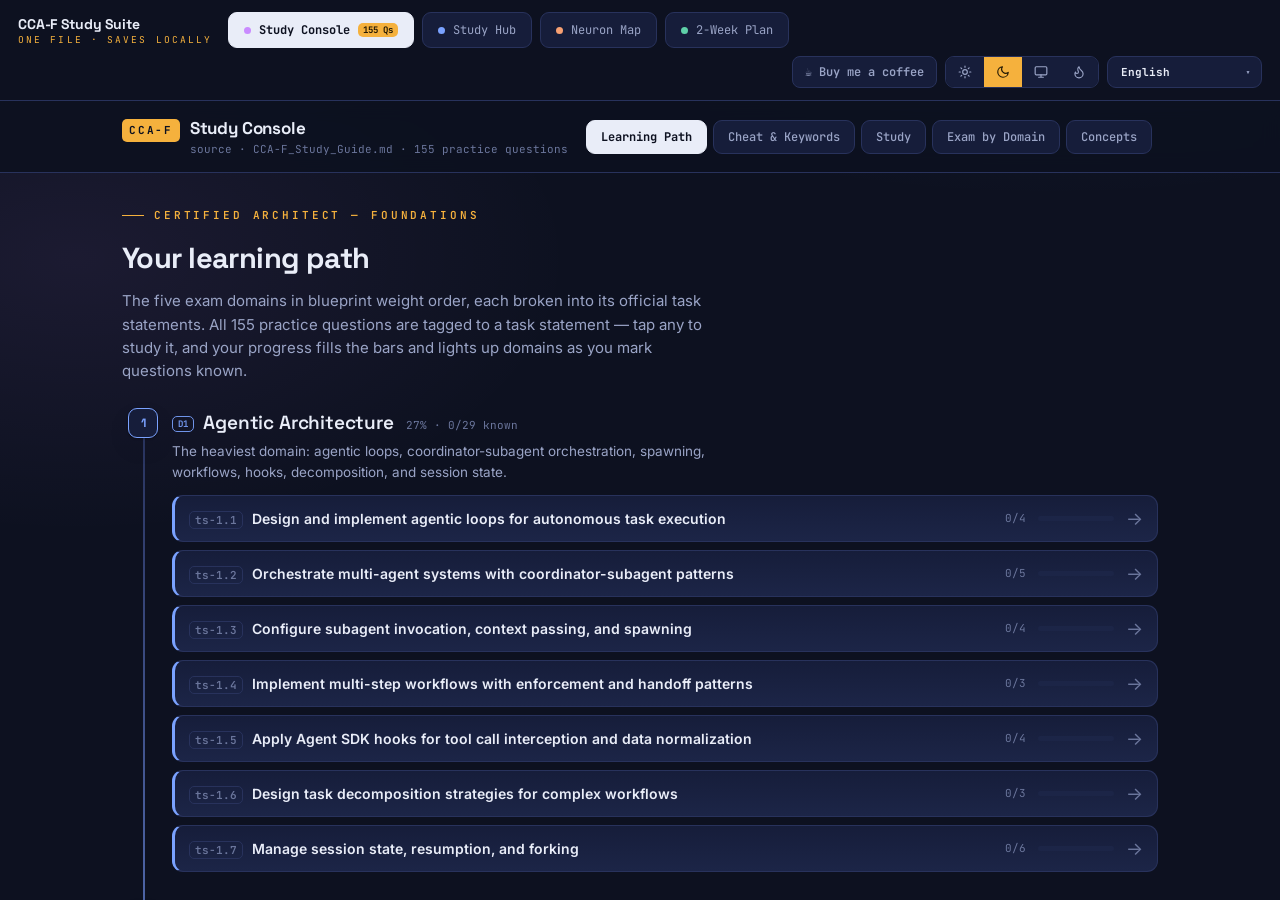
==== commit 58988562: "chore: Remove garbled duplicate question ts-4.6-01 (156 -> 155) Found while auditing whether the Stu" ====
--- a/index.html
+++ b/index.html
@@ -17,7 +17,7 @@
   <div id="shell-nav">
     <div class="brand">CCA-F Study Suite<small data-i18n-shell="brand_sub" data-en="ONE FILE · SAVES LOCALLY">ONE FILE · SAVES LOCALLY</small></div>
     <div class="shell-tabs-list">
-      <div class="shell-tab on" data-pane="console"><span class="dot" style="background:#c98bff"></span><span data-i18n-shell="tab_console" data-en="Study Console">Study Console</span><span class="badge">156 Qs</span></div>
+      <div class="shell-tab on" data-pane="console"><span class="dot" style="background:#c98bff"></span><span data-i18n-shell="tab_console" data-en="Study Console">Study Console</span><span class="badge">155 Qs</span></div>
       <div class="shell-tab" data-pane="hub"><span class="dot" style="background:#7aa2ff"></span><span data-i18n-shell="tab_hub" data-en="Study Hub">Study Hub</span></div>
       <div class="shell-tab" data-pane="map"><span class="dot" style="background:#f7a072"></span><span data-i18n-shell="tab_map" data-en="Neuron Map">Neuron Map</span></div>
       <div class="shell-tab" data-pane="plan"><span class="dot" style="background:#5fd0a8"></span><span data-i18n-shell="tab_plan" data-en="2-Week Plan">2-Week Plan</span></div>
@@ -55,7 +55,7 @@
       <span class="mk">CCA-F</span>
       <div>
         <h1>Study Console</h1>
-        <div class="src">source · CCA-F_Study_Guide.md · 156 practice questions</div>
+        <div class="src">source · CCA-F_Study_Guide.md · 155 practice questions</div>
       </div>
     </div>
     <nav class="tabs" id="tabs">
@@ -76,7 +76,7 @@
   <section class="view on" id="v-path">
     <div class="eyebrow">Certified Architect — Foundations</div>
     <h2 class="vt">Your learning path</h2>
-    <p class="lede">The five exam domains in blueprint weight order, each broken into its official task statements. All 156 practice questions are tagged to a task statement — tap any to study it, and your progress fills the bars and lights up domains as you mark questions known.</p>
+    <p class="lede">The five exam domains in blueprint weight order, each broken into its official task statements. All 155 practice questions are tagged to a task statement — tap any to study it, and your progress fills the bars and lights up domains as you mark questions known.</p>
     <div class="spine" id="spine"></div>
   </section>
 
@@ -134,7 +134,7 @@
   <div class="wrap">
     <div class="eyebrow">Anthropic Certification · Exam Code CCA-F</div>
     <h1>Study Hub for the<br><span class="thin">Claude Certified Architect —</span> Foundations</h1>
-    <p class="lede">Your 156 practice questions, collected and decoded. Not a question dump — a
+    <p class="lede">Your 155 practice questions, collected and decoded. Not a question dump — a
       map. Follow the path by exam weight, then drill the triggers that turn a wall of scenario
       text into a single obvious answer.</p>
     <div class="facts">
@@ -142,7 +142,7 @@
       <div class="fact"><b>5</b> domains</div>
       <div class="fact">proctored · <b>closed-book</b></div>
       <div class="fact">Pearson VUE · <b>$125</b></div>
-      <div class="fact">source: <b>156</b> practice Qs</div>
+      <div class="fact">source: <b>155</b> practice Qs</div>
     </div>
   </div>
 </header>
@@ -459,7 +459,7 @@
       marks are and turns recognition into recall.</p>
     <div class="plan">
       <div class="plan-item"><div class="n">STEP 01</div><h4>Skim by weight</h4><p>Read D1 and D3/D4 decks first. They're 67% of the exam. Don't open a single practice question yet — learn the <em>rules</em> cold.</p></div>
-      <div class="plan-item"><div class="n">STEP 02</div><h4>Attach rules to questions</h4><p>Now work the 156 Qs. For each, name the trigger phrase <em>before</em> reading the options. If you can't, that rule needs another pass.</p></div>
+      <div class="plan-item"><div class="n">STEP 02</div><h4>Attach rules to questions</h4><p>Now work the 155 Qs. For each, name the trigger phrase <em>before</em> reading the options. If you can't, that rule needs another pass.</p></div>
       <div class="plan-item"><div class="n">STEP 03</div><h4>Mine the traps</h4><p>Every wrong answer you pick maps to a trap in these decks. Log which trap fooled you — patterns repeat far more than facts.</p></div>
       <div class="plan-item"><div class="n">STEP 04</div><h4>Decoder-only review</h4><p>Final day: section 03 alone. Filter by domain, cover the right column, recite the answer. When it's reflex, you're ready.</p></div>
     </div>
@@ -468,7 +468,7 @@
 
 <footer>
   <div class="wrap">
-    Built from your two study guides — CCA Foundations Quiz 1 and the Interactive Quiz, 156 questions total, mapped to the official CCA-F blueprint: 5 domains → 30 task statements → 59 concepts.
+    Built from your two study guides — CCA Foundations Quiz 1 and the Interactive Quiz, 155 questions total, mapped to the official CCA-F blueprint: 5 domains → 30 task statements → 59 concepts.
     Rules and traps are distilled from the answer explanations in those files.
     <div class="src">Exam facts verified against Anthropic's certification program (Pearson VUE, 5-domain blueprint) · not affiliated with Anthropic · verify current exam details before you register.</div>
   </div>
